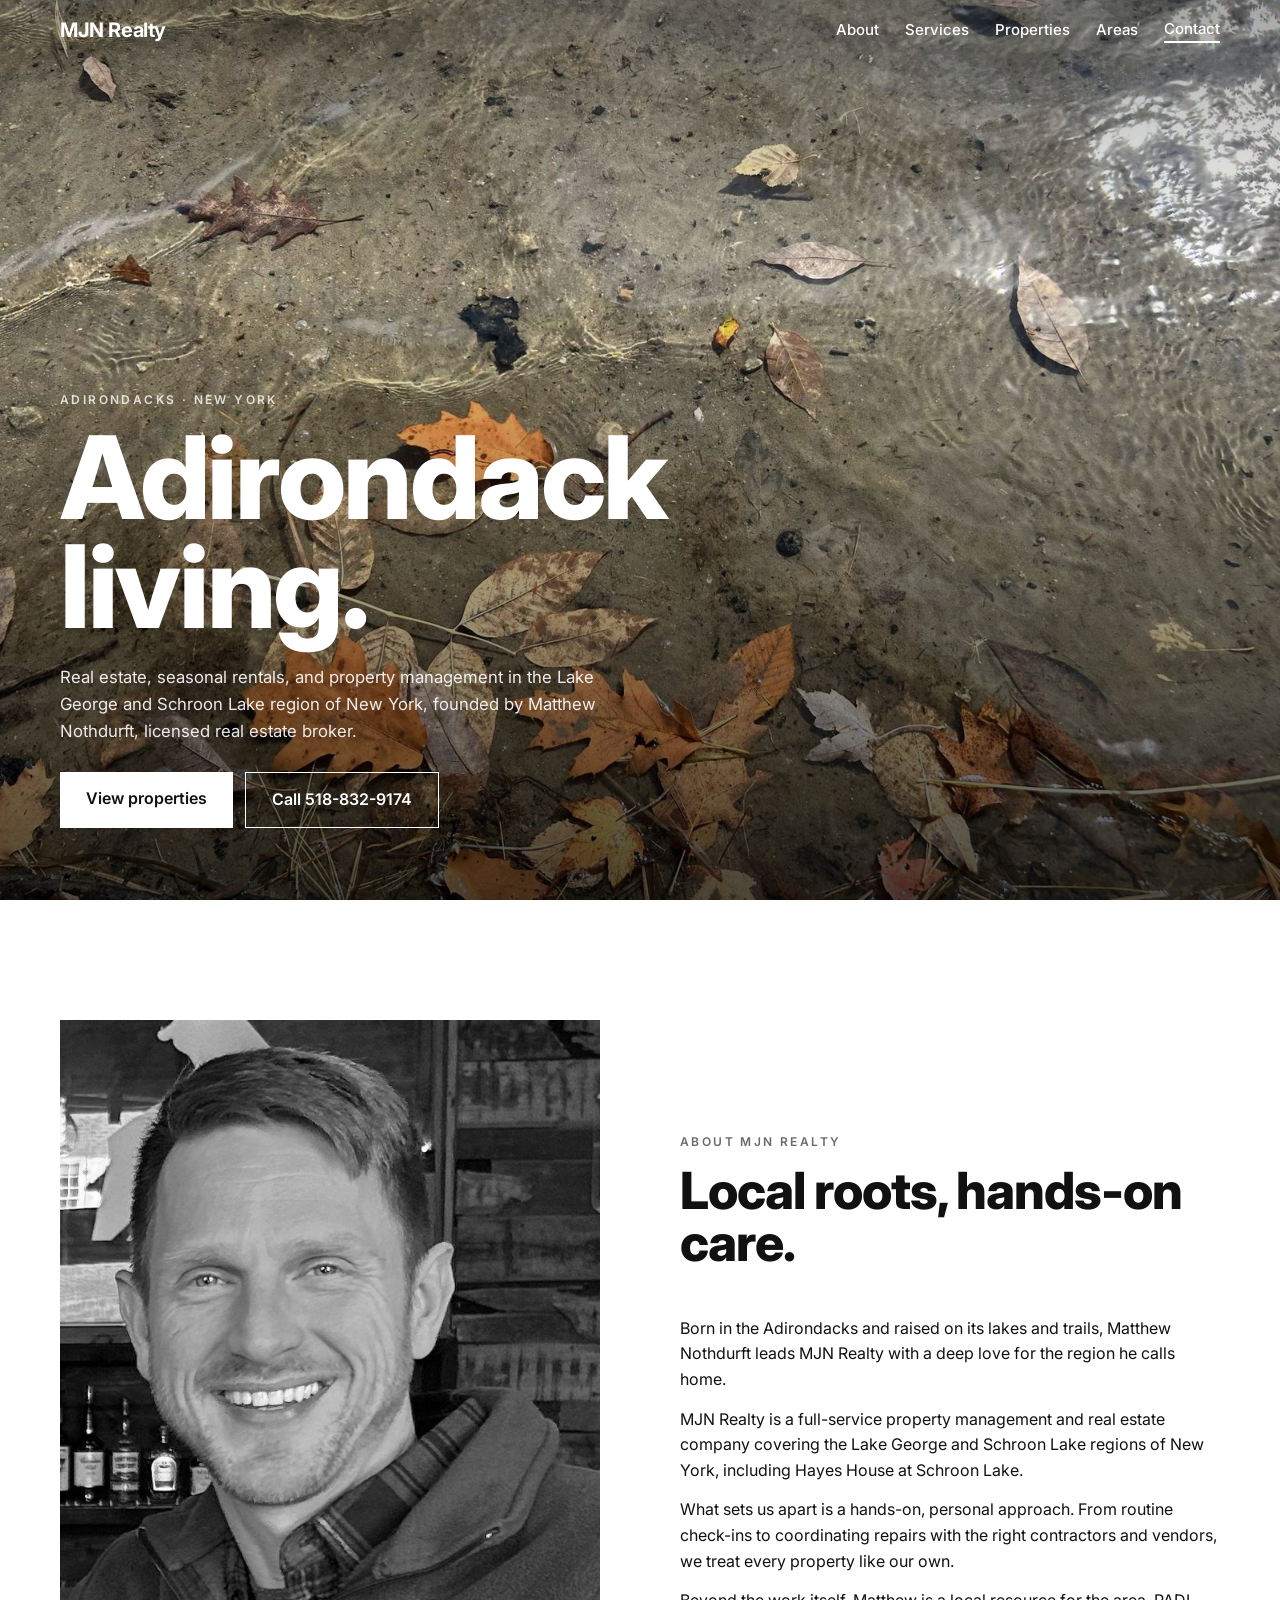
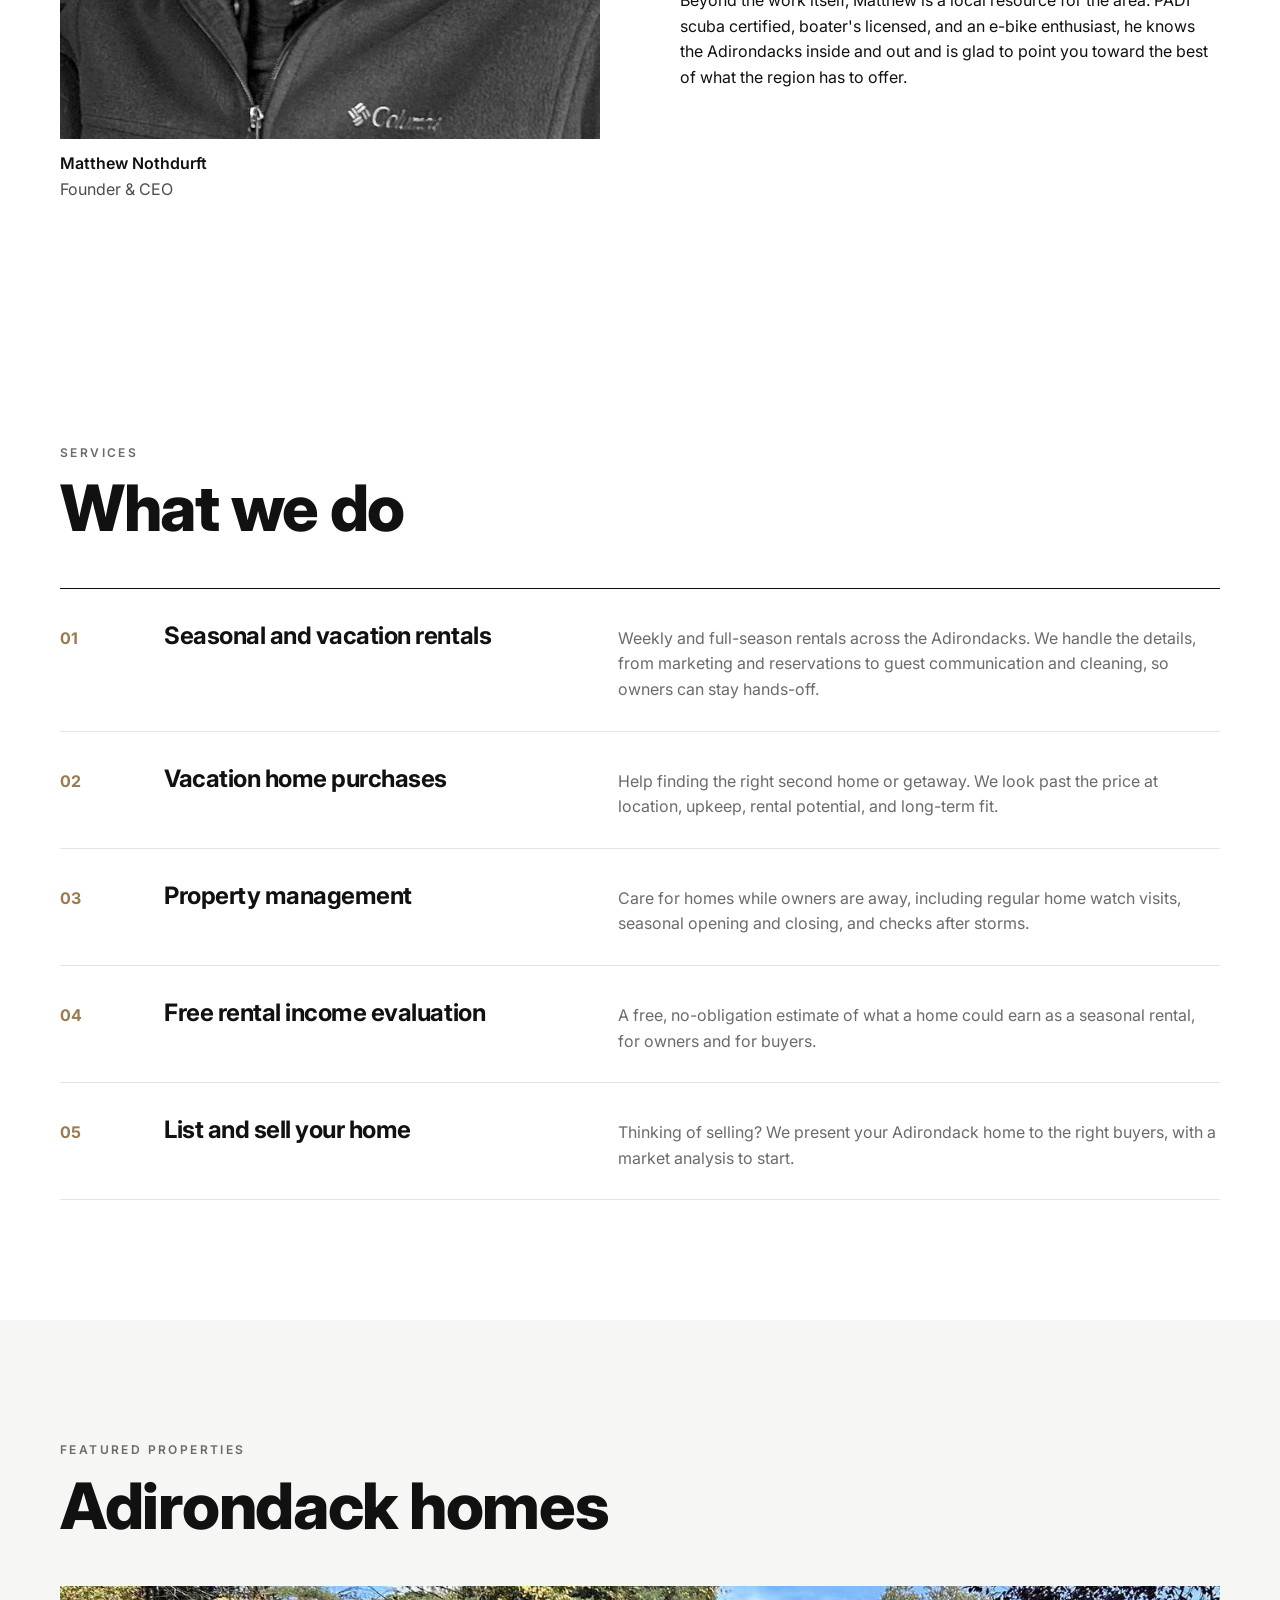
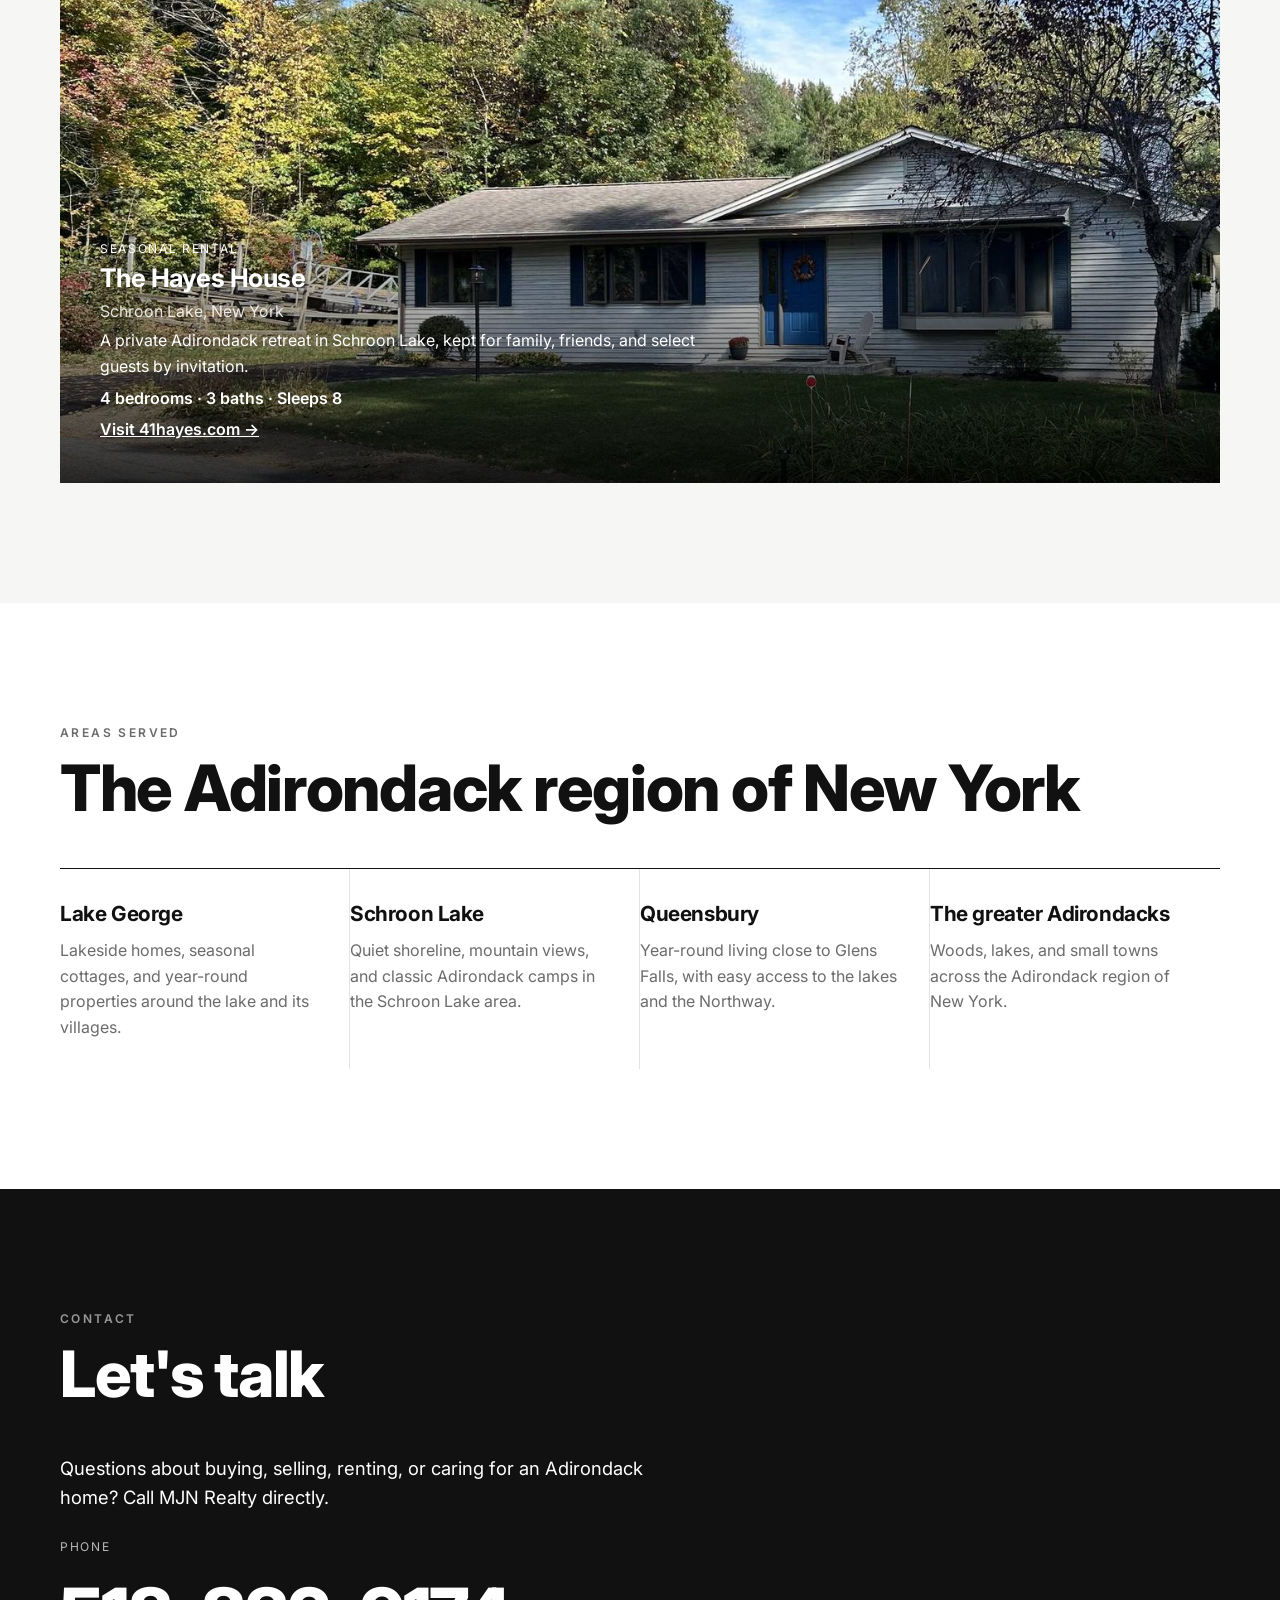
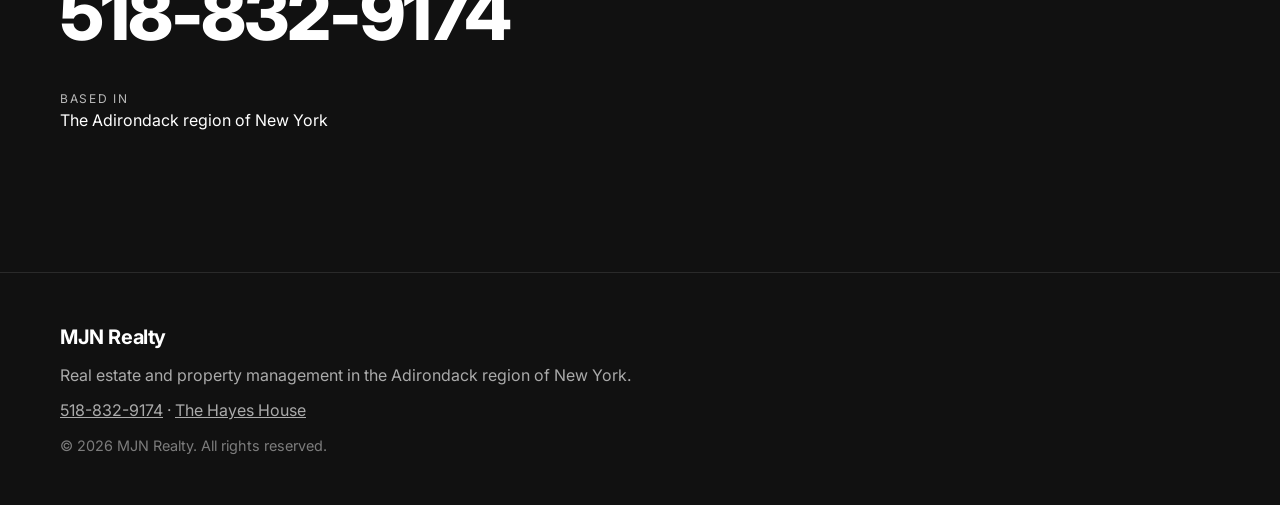
==== index.html @ 3496d861 "Launch MJN Realty site (Design C, modern black and white)" ====
<!DOCTYPE html>
<html lang="en">
<head>
<meta charset="utf-8">
<meta name="viewport" content="width=device-width, initial-scale=1">
<title>MJN Realty | Adirondack Real Estate and Property Management</title>
<meta name="description" content="MJN Realty. Real estate, seasonal rentals, and property management in the Adirondack region of New York.">
<link rel="preconnect" href="https://fonts.googleapis.com"><link rel="preconnect" href="https://fonts.gstatic.com" crossorigin>
<link href="https://fonts.googleapis.com/css2?family=Inter:wght@400;500;600;700;800&display=swap" rel="stylesheet">
<link rel="stylesheet" href="css/style.css">
</head>
<body id="top" class="design-c">
<a class="skip" href="#main">Skip to content</a>
<header class="site-header">
  <div class="wrap header-inner"><a class="brand" href="#top"><span class="brand-name">MJN Realty</span></a>
  <button class="nav-toggle" aria-controls="site-nav" aria-expanded="false"><span class="sr">Menu</span><span class="bars"></span></button>
  <nav class="site-nav" id="site-nav" aria-label="Main"><a href="#about">About</a><a href="#services">Services</a><a href="#properties">Properties</a><a href="#areas">Areas</a><a href="#contact" class="nav-cta">Contact</a></nav></div>
</header>
<main id="main">
<section class="hero">
  <div class="hero-media"><img src="images/leaves-in-lake.jpg" alt="Adirondack lake in autumn" width="1600" height="1200"></div>
  <div class="hero-content wrap">
    <p class="eyebrow">Adirondacks · New York</p>
    <h1>Adirondack living.</h1>
    <p class="hero-sub">Real estate, seasonal rentals, and property management in the Lake George and Schroon Lake region of New York, founded by Matthew Nothdurft, licensed real estate broker.</p>
    <div class="hero-actions"><a class="btn btn-primary" href="#properties">View properties</a><a class="btn btn-ghost" href="tel:+15188329174">Call 518-832-9174</a></div>
  </div>
</section>

<section id="about" class="section about">
  <div class="wrap about-grid">
    <figure class="about-photo"><img src="images/matthew-nothdurft.jpg" alt="Matthew Nothdurft" width="671" height="894" loading="lazy"><figcaption>Matthew Nothdurft<br><span>Founder &amp; CEO</span></figcaption></figure>
    <div class="about-text"><p class="eyebrow">About MJN Realty</p><h2>Local roots, hands-on care.</h2><p>Born in the Adirondacks and raised on its lakes and trails, Matthew Nothdurft leads MJN Realty with a deep love for the region he calls home.</p><p>MJN Realty is a full-service property management and real estate company covering the Lake George and Schroon Lake regions of New York, including Hayes House at Schroon Lake.</p><p>What sets us apart is a hands-on, personal approach. From routine check-ins to coordinating repairs with the right contractors and vendors, we treat every property like our own.</p><p>Beyond the work itself, Matthew is a local resource for the area. PADI scuba certified, boater's licensed, and an e-bike enthusiast, he knows the Adirondacks inside and out and is glad to point you toward the best of what the region has to offer.</p></div>
  </div>
</section>

<section id="services" class="section services">
  <div class="wrap"><p class="eyebrow">Services</p><h2>What we do</h2>
  <ul class="svc-list"><li class="svc"><span class="svc-num">01</span><h3>Seasonal and vacation rentals</h3><p>Weekly and full-season rentals across the Adirondacks. We handle the details, from marketing and reservations to guest communication and cleaning, so owners can stay hands-off.</p></li>
<li class="svc"><span class="svc-num">02</span><h3>Vacation home purchases</h3><p>Help finding the right second home or getaway. We look past the price at location, upkeep, rental potential, and long-term fit.</p></li>
<li class="svc"><span class="svc-num">03</span><h3>Property management</h3><p>Care for homes while owners are away, including regular home watch visits, seasonal opening and closing, and checks after storms.</p></li>
<li class="svc"><span class="svc-num">04</span><h3>Free rental income evaluation</h3><p>A free, no-obligation estimate of what a home could earn as a seasonal rental, for owners and for buyers.</p></li>
<li class="svc"><span class="svc-num">05</span><h3>List and sell your home</h3><p>Thinking of selling? We present your Adirondack home to the right buyers, with a market analysis to start.</p></li></ul></div>
</section>

<section id="properties" class="section properties">
  <div class="wrap"><p class="eyebrow">Featured properties</p><h2>Adirondack homes</h2>
  <div class="prop-grid prop-grid-single"><article class="prop">
  <div class="prop-img"><img src="images/hayes-house.jpg" alt="The Hayes House" loading="lazy" width="800" height="600"></div>
  <div class="prop-body"><p class="prop-tag">Seasonal rental</p><h3>The Hayes House</h3><p class="prop-place">Schroon Lake, New York</p>
  <p>A private Adirondack retreat in Schroon Lake, kept for family, friends, and select guests by invitation.</p><p class="prop-facts">4 bedrooms · 3 baths · Sleeps 8</p><a class="prop-link" href="https://41hayes.com" target="_blank" rel="noopener">Visit 41hayes.com &rarr;</a></div>
</article></div></div>
</section>

<section id="areas" class="section areas">
  <div class="wrap"><p class="eyebrow">Areas served</p><h2>The Adirondack region of New York</h2>
  <ul class="area-list"><li class="area"><h3>Lake George</h3><p>Lakeside homes, seasonal cottages, and year-round properties around the lake and its villages.</p></li>
<li class="area"><h3>Schroon Lake</h3><p>Quiet shoreline, mountain views, and classic Adirondack camps in the Schroon Lake area.</p></li>
<li class="area"><h3>Queensbury</h3><p>Year-round living close to Glens Falls, with easy access to the lakes and the Northway.</p></li>
<li class="area"><h3>The greater Adirondacks</h3><p>Woods, lakes, and small towns across the Adirondack region of New York.</p></li></ul></div>
</section>

<section id="contact" class="section contact">
  <div class="wrap"><p class="eyebrow">Contact</p><h2>Let's talk</h2><div class="contact-grid">
  <div class="contact-info">
    <p class="contact-lead">Questions about buying, selling, renting, or caring for an Adirondack home? Call MJN Realty directly.</p>
    <p class="contact-phone"><span>Phone</span><a href="tel:+15188329174">518-832-9174</a></p>
    <p class="contact-region"><span>Based in</span>The Adirondack region of New York</p>
  </div>
  <!-- Contact form: Formspree free plan. Set FORMSPREE_ID in js/main.js to turn it on. While it is empty the form stays hidden and disabled. -->
  <form id="contact-form" class="contact-form" method="POST" hidden>
    <fieldset disabled>
      <label>Name<input name="name" type="text" autocomplete="name" required></label>
      <label>Email<input name="email" type="email" autocomplete="email" required></label>
      <label>Phone (optional)<input name="phone" type="tel" autocomplete="tel"></label>
      <label>How can we help?<textarea name="message" rows="5" required></textarea></label>
      <input type="text" name="_gotcha" style="display:none" tabindex="-1" autocomplete="off">
      <button type="submit">Send message</button>
      <p class="form-status" id="form-status" role="status" tabindex="-1"></p>
    </fieldset>
  </form>
</div></div>
</section>
</main>
<footer class="site-footer">
  <div class="wrap footer-inner"><a class="brand" href="#top"><span class="brand-name">MJN Realty</span></a>
  <p>Real estate and property management in the Adirondack region of New York.</p>
  <p><a href="tel:+15188329174">518-832-9174</a> · <a href="https://41hayes.com" target="_blank" rel="noopener">The Hayes House</a></p>
  <p class="copy">&copy; <span data-year>2026</span> MJN Realty. All rights reserved.</p></div>
</footer>
<script src="js/main.js"></script>
</body>
</html>
---- css/style.css ----
*{box-sizing:border-box;margin:0;padding:0}html{scroll-behavior:smooth}img{display:block;max-width:100%;height:auto}
body{line-height:1.6;-webkit-font-smoothing:antialiased}a{color:inherit}ul{list-style:none}
.wrap{width:min(1160px,100% - 40px);margin-inline:auto}
.skip{position:absolute;left:-999px}.skip:focus{left:12px;top:12px;z-index:99;background:#fff;color:#000;padding:8px 12px}
.sr{position:absolute;width:1px;height:1px;overflow:hidden;clip:rect(0 0 0 0)}
.header-inner{display:flex;align-items:center;justify-content:space-between;gap:20px;padding:14px 0}
.brand{display:flex;align-items:center;gap:12px;text-decoration:none}.brand img{width:44px;height:44px}
.site-nav{display:flex;gap:26px;align-items:center}.site-nav a{text-decoration:none}
.nav-toggle{display:none;background:none;border:0;width:44px;height:44px;cursor:pointer;position:relative}
.nav-toggle .bars,.nav-toggle .bars:before,.nav-toggle .bars:after{content:"";position:absolute;left:10px;right:10px;height:2px;background:currentColor}
.nav-toggle .bars{top:21px}.nav-toggle .bars:before{top:-7px;left:0;right:0}.nav-toggle .bars:after{top:7px;left:0;right:0}
.btn{display:inline-block;text-decoration:none;padding:14px 26px;font-weight:600;transition:all .2s}
.hero-actions{display:flex;flex-wrap:wrap;gap:12px;margin-top:28px}
.section{padding:96px 0}.section h2{margin-bottom:28px}
.about-grid{display:grid;grid-template-columns:minmax(220px,360px) 1fr;gap:56px;align-items:start}
.about-text p+p{margin-top:14px}.about-photo img{width:100%;aspect-ratio:671/894;object-fit:cover;object-position:top}
.about-photo figcaption{margin-top:12px;font-weight:600}.about-photo figcaption span{font-weight:400;opacity:.75}
.prop-grid{display:grid;grid-template-columns:repeat(3,1fr);gap:28px}
.prop-img{position:relative}.prop-img img{width:100%;aspect-ratio:4/3;object-fit:cover}
.prop-body{padding:22px}.prop-tag{font-size:12px;letter-spacing:.14em;text-transform:uppercase}.prop-place{opacity:.7;margin-bottom:10px}
.prop-facts{font-weight:600;margin:12px 0}.prop-link{font-weight:600}
.svc-list{display:grid;grid-template-columns:repeat(auto-fit,minmax(280px,1fr));gap:24px}
.area-list{display:grid;grid-template-columns:repeat(4,1fr);gap:24px}
.contact-grid{display:grid;grid-template-columns:1fr 1fr;gap:48px}
.contact-grid:has(form[hidden]){grid-template-columns:1fr;max-width:640px}
.contact-lead{font-size:1.15rem;margin-bottom:24px}.contact-phone,.contact-region{margin-bottom:18px}
.contact-phone span,.contact-region span{display:block;font-size:12px;letter-spacing:.14em;text-transform:uppercase;opacity:.7}
.contact-phone a{font-size:2rem;font-weight:600;text-decoration:none}
.contact-form fieldset{border:0;display:grid;gap:14px}.contact-form label{display:grid;gap:6px;font-weight:600;font-size:.95rem}
.contact-form input,.contact-form textarea{font:inherit;padding:12px;border:1px solid #bbb;background:#fff}
.contact-form button{font:inherit;font-weight:700;padding:14px;border:0;cursor:pointer}
.site-footer{padding:48px 0}.footer-inner{display:grid;gap:10px}.copy{opacity:.7;font-size:.9rem}
@media (max-width:900px){.prop-grid{grid-template-columns:1fr 1fr}.area-list{grid-template-columns:1fr 1fr}}
@media (max-width:760px){
 .nav-toggle{display:block}.site-nav{display:none;position:absolute;left:0;right:0;top:100%;flex-direction:column;align-items:stretch;gap:0;padding:8px 20px 16px;z-index:20}
 .site-nav.open{display:flex}.site-nav a{padding:12px 0}.site-header{position:relative}
 .section{padding:64px 0}.about-grid,.contact-grid{grid-template-columns:1fr;gap:32px}.about-photo{max-width:300px}
 .prop-grid,.area-list{grid-template-columns:1fr}}
/* Design C: modern minimal with big photography */
.nav-toggle{color:#fff}
:root{--ink:#111;--muted:#6b6b6b;--line:#e4e4e4;--accent:#9a7b4f}
body{font-family:Inter,system-ui,sans-serif;color:var(--ink);background:#fff;font-size:16px}
h1,h2,h3,.brand-name{font-family:Inter,system-ui,sans-serif;letter-spacing:-.02em}
.site-header{position:absolute;left:0;right:0;z-index:30;color:#fff}
.brand-name{font-weight:700;font-size:1.25rem;color:#fff}.site-nav a{color:#fff;font-weight:500;font-size:15px}
.site-nav .nav-cta{border-bottom:2px solid #fff}
.eyebrow{font-size:12px;letter-spacing:.2em;text-transform:uppercase;color:var(--muted);font-weight:600;margin-bottom:14px}
.hero{position:relative;height:100vh;min-height:620px;color:#fff;display:flex;align-items:flex-end;overflow:hidden}
.hero-media,.hero-media img{position:absolute;inset:0;width:100%;height:100%;object-fit:cover}
.hero-media:after{content:"";position:absolute;inset:0;background:linear-gradient(180deg,rgba(0,0,0,.35) 0,rgba(0,0,0,0) 30%,rgba(0,0,0,.7) 100%)}
.hero-content{position:relative;padding-bottom:72px}.hero .eyebrow{color:rgba(255,255,255,.8)}
.hero h1{font-size:clamp(3rem,9vw,7.5rem);line-height:.95;font-weight:800;max-width:11ch;margin-bottom:22px}
.hero-sub{max-width:560px;font-size:1.05rem;opacity:.9}
.btn-primary{background:#fff;color:#111}.btn-primary:hover{background:#ddd}.btn-ghost{color:#fff;border:1px solid #fff}
.section{padding:120px 0}.section h2{font-size:clamp(2.2rem,5vw,4rem);font-weight:800;line-height:1;margin-bottom:48px}
.about-grid{grid-template-columns:1fr 1fr;gap:80px;align-items:center}.about-photo img{filter:grayscale(1)}
.about-text h2{font-size:clamp(2rem,4vw,3.2rem)}
.svc-list{display:block;border-top:1px solid var(--ink)}
.svc{display:grid;grid-template-columns:80px 1fr 1.4fr;gap:24px;padding:28px 0;border-bottom:1px solid var(--line);align-items:baseline}
.svc-num{font-weight:700;color:var(--accent)}.svc h3{font-size:1.5rem;font-weight:700}.svc p{color:var(--muted)}
.properties{background:#f6f6f4}.prop-grid{grid-template-columns:1.4fr 1fr;grid-auto-rows:auto;gap:20px}
.prop:first-child{grid-row:span 2}.prop:first-child .prop-img img{aspect-ratio:auto;height:100%;min-height:520px}
.prop{position:relative;color:#fff;overflow:hidden}.prop-img img{aspect-ratio:16/10}
.prop-body{position:absolute;left:0;right:0;bottom:0;padding:24px;background:linear-gradient(0deg,rgba(0,0,0,.82),rgba(0,0,0,0))}
.prop-body>p:not(.prop-tag):not(.prop-place):not(.prop-facts){display:none}
.prop:first-child .prop-body>p{display:block!important}.prop h3{font-size:1.6rem;font-weight:700}
.prop-place{opacity:.85;margin-bottom:4px}.prop-facts{margin:6px 0}.prop-link{color:#fff}
.area-list{grid-template-columns:repeat(4,1fr);gap:0;border-top:1px solid var(--ink)}
.area{padding:28px 24px 28px 0;border-right:1px solid var(--line)}.area:last-child{border-right:0}.area h3{font-size:1.3rem;margin-bottom:8px}.area p{color:var(--muted)}
.contact{background:#111;color:#fff}.contact .eyebrow{color:#999}.contact-phone a{font-size:clamp(2.4rem,6vw,4.5rem);font-weight:800;letter-spacing:-.03em}
.contact-form input,.contact-form textarea{background:#1c1c1c;border-color:#333;color:#fff}.contact-form button{background:#fff;color:#111}
.site-footer{background:#111;color:#aaa;border-top:1px solid #2a2a2a}.site-footer .brand-name{color:#fff}
@media (max-width:900px){.prop-grid{grid-template-columns:1fr}.prop:first-child{grid-row:auto}.prop:first-child .prop-img img{min-height:0;aspect-ratio:4/3}.area-list{grid-template-columns:1fr 1fr}}
@media (max-width:760px){.site-nav{background:#111}.svc{grid-template-columns:1fr;gap:6px}.about-grid{gap:32px}.area{border-right:0;border-bottom:1px solid var(--line)}.hero{height:88vh}}

/* Single featured property */
.prop-grid.prop-grid-single{grid-template-columns:1fr}
.prop-grid-single .prop:first-child{grid-row:auto}
.prop-grid-single .prop:first-child .prop-img img{aspect-ratio:21/9;min-height:0;height:auto}
.prop-grid-single .prop-body{padding:40px;max-width:none}
.prop-grid-single .prop-body>p{max-width:620px}
@media (max-width:900px){.prop-grid-single .prop:first-child .prop-img img{aspect-ratio:4/5}.prop-grid-single .prop-body{padding:24px}}
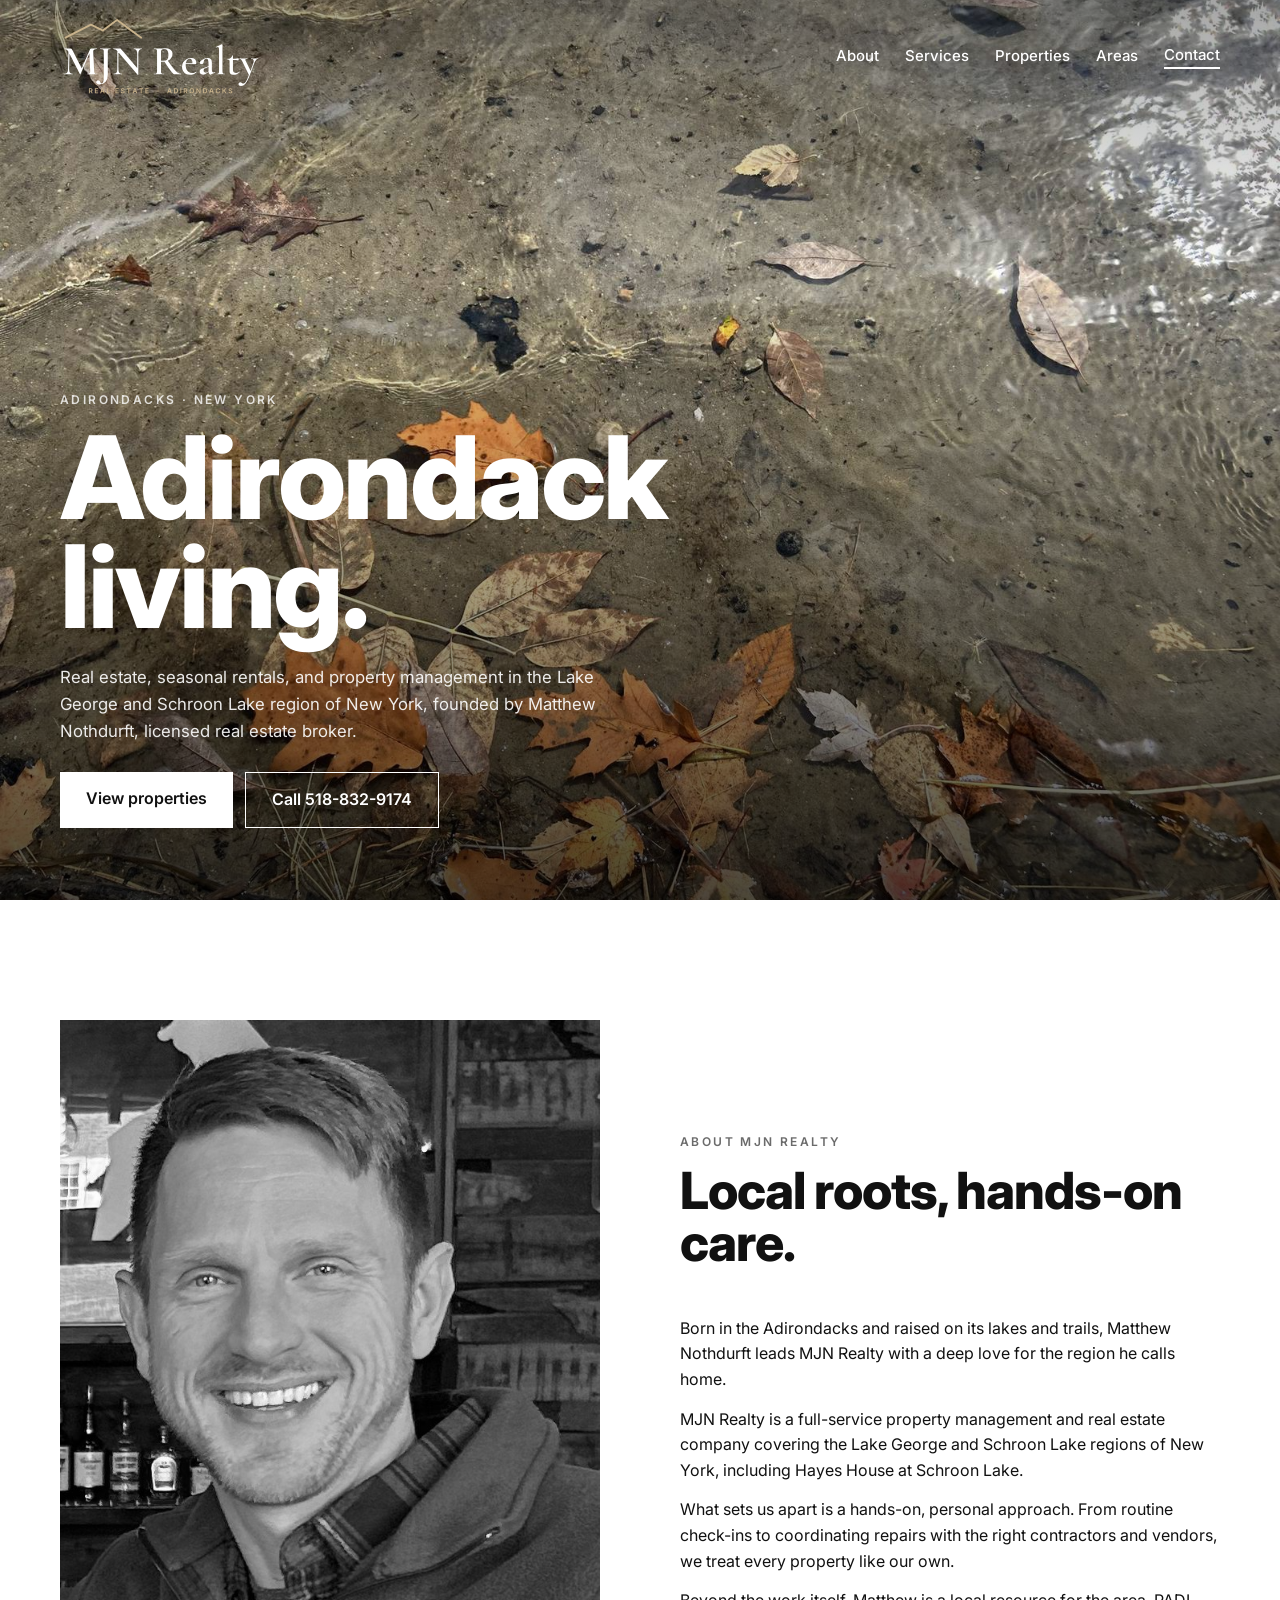
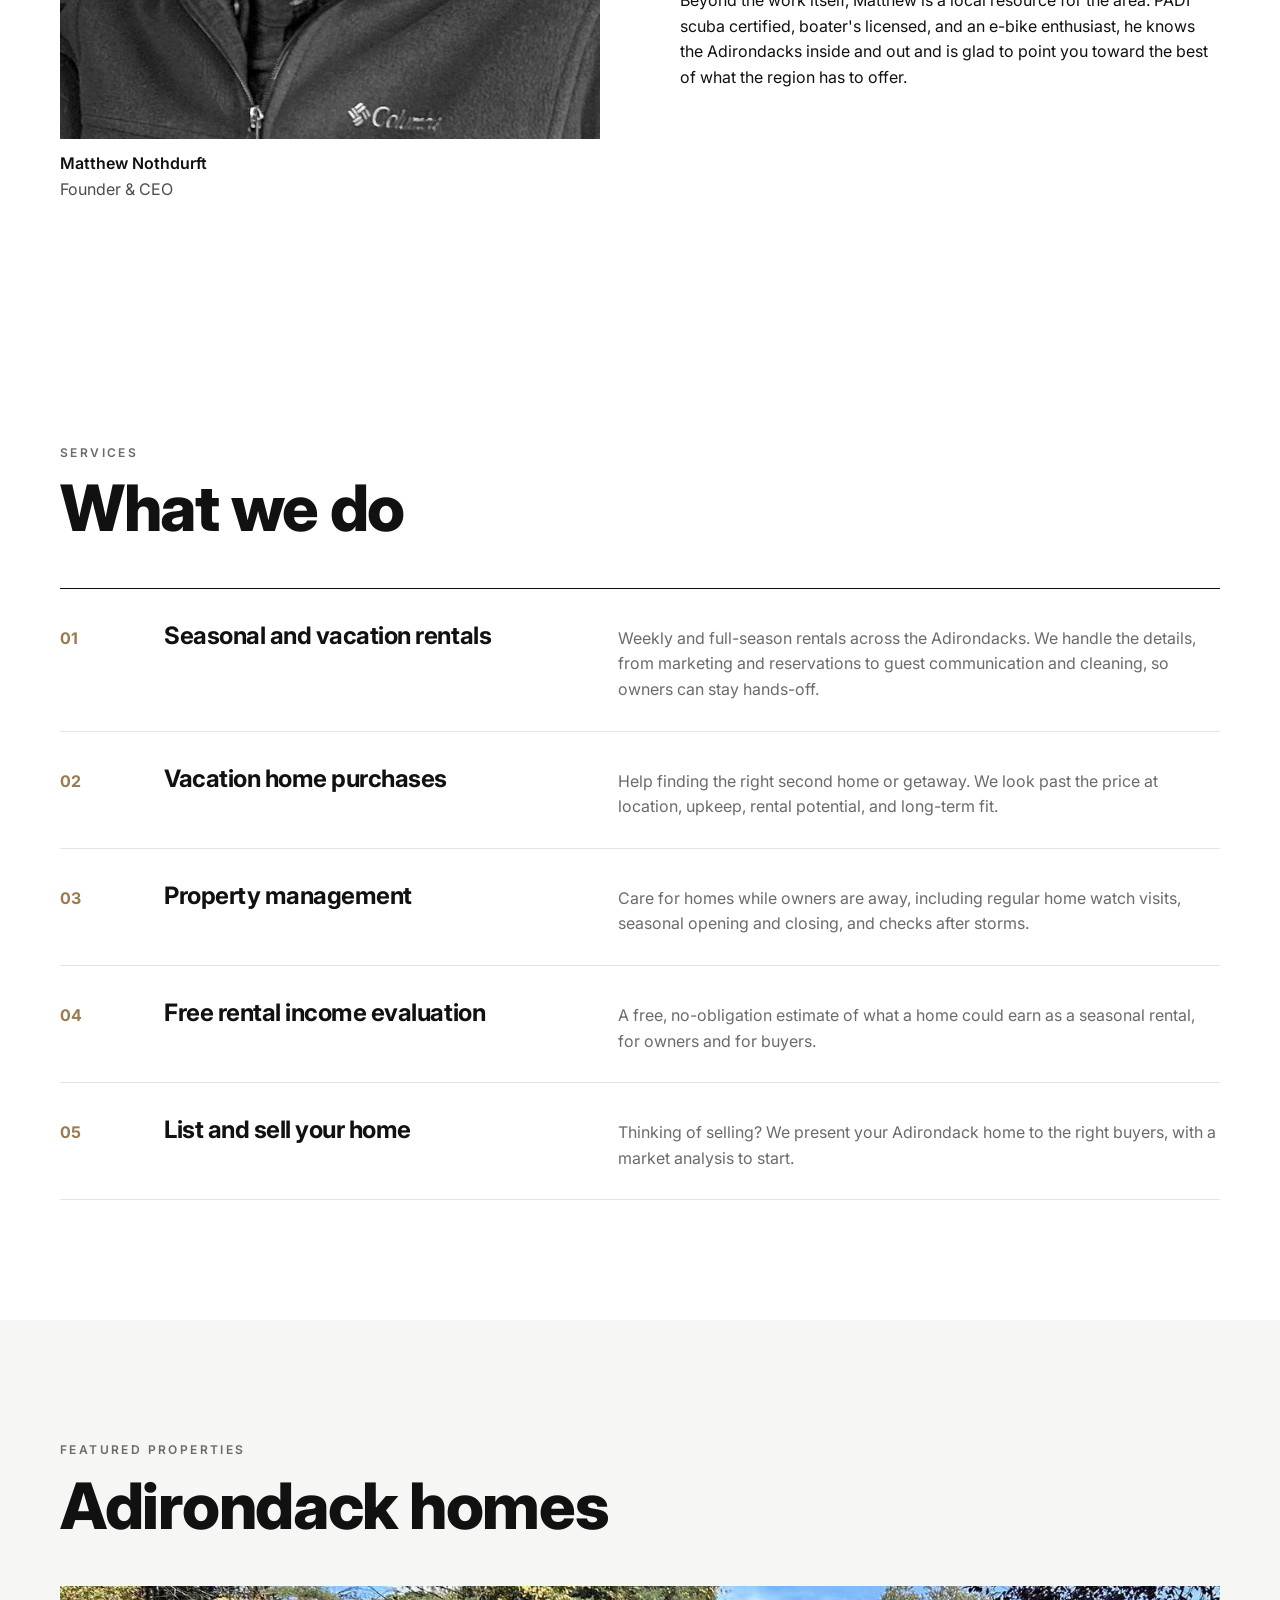
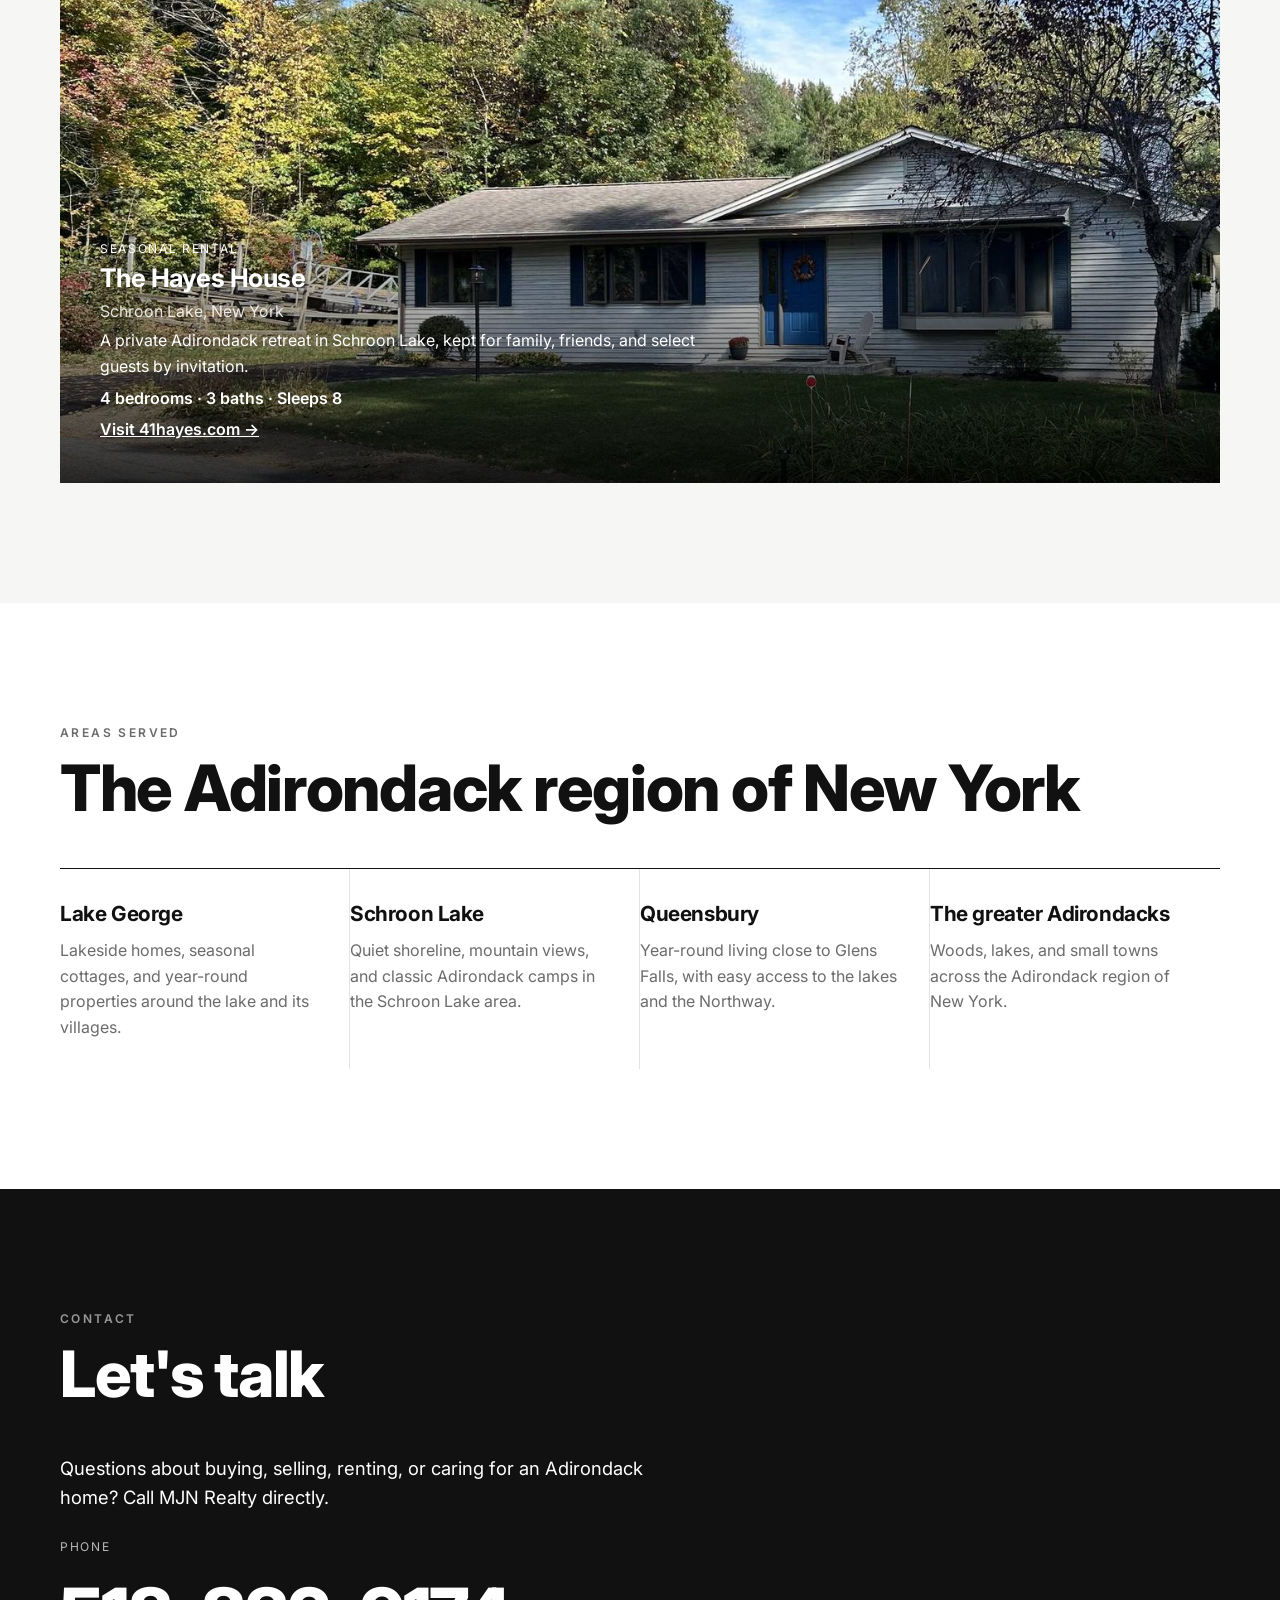
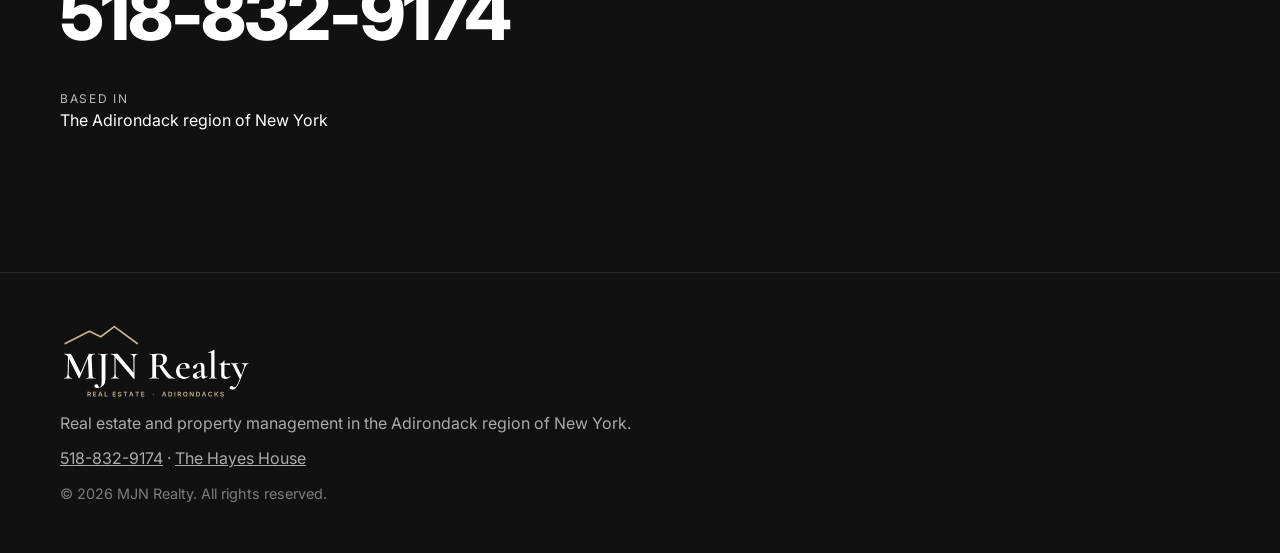
==== commit f7cdae02: "Use MJN Realty logo option 3 in header, footer, and favicon" ====
--- a/index.html
+++ b/index.html
@@ -5,6 +5,7 @@
 <meta name="viewport" content="width=device-width, initial-scale=1">
 <title>MJN Realty | Adirondack Real Estate and Property Management</title>
 <meta name="description" content="MJN Realty. Real estate, seasonal rentals, and property management in the Adirondack region of New York.">
+<link rel="icon" href="images/favicon.svg" type="image/svg+xml">
 <link rel="preconnect" href="https://fonts.googleapis.com"><link rel="preconnect" href="https://fonts.gstatic.com" crossorigin>
 <link href="https://fonts.googleapis.com/css2?family=Inter:wght@400;500;600;700;800&display=swap" rel="stylesheet">
 <link rel="stylesheet" href="css/style.css">
@@ -12,7 +13,7 @@
 <body id="top" class="design-c">
 <a class="skip" href="#main">Skip to content</a>
 <header class="site-header">
-  <div class="wrap header-inner"><a class="brand" href="#top"><span class="brand-name">MJN Realty</span></a>
+  <div class="wrap header-inner"><a class="brand" href="#top"><img class="brand-logo" src="images/mjnrealty-logo-light.svg" alt="MJN Realty" width="345" height="142"></a>
   <button class="nav-toggle" aria-controls="site-nav" aria-expanded="false"><span class="sr">Menu</span><span class="bars"></span></button>
   <nav class="site-nav" id="site-nav" aria-label="Main"><a href="#about">About</a><a href="#services">Services</a><a href="#properties">Properties</a><a href="#areas">Areas</a><a href="#contact" class="nav-cta">Contact</a></nav></div>
 </header>
@@ -83,7 +84,7 @@
 </section>
 </main>
 <footer class="site-footer">
-  <div class="wrap footer-inner"><a class="brand" href="#top"><span class="brand-name">MJN Realty</span></a>
+  <div class="wrap footer-inner"><a class="brand" href="#top"><img class="brand-logo" src="images/mjnrealty-logo-light.svg" alt="MJN Realty" width="345" height="142"></a>
   <p>Real estate and property management in the Adirondack region of New York.</p>
   <p><a href="tel:+15188329174">518-832-9174</a> · <a href="https://41hayes.com" target="_blank" rel="noopener">The Hayes House</a></p>
   <p class="copy">&copy; <span data-year>2026</span> MJN Realty. All rights reserved.</p></div>
--- a/css/style.css
+++ b/css/style.css
@@ -74,6 +74,9 @@
 @media (max-width:900px){.prop-grid{grid-template-columns:1fr}.prop:first-child{grid-row:auto}.prop:first-child .prop-img img{min-height:0;aspect-ratio:4/3}.area-list{grid-template-columns:1fr 1fr}}
 @media (max-width:760px){.site-nav{background:#111}.svc{grid-template-columns:1fr;gap:6px}.about-grid{gap:32px}.area{border-right:0;border-bottom:1px solid var(--line)}.hero{height:88vh}}
 
+.brand img.brand-logo{width:auto;height:84px}\n.site-header .brand img.brand-logo{filter:drop-shadow(0 1px 6px rgba(0,0,0,.45))}
+.site-footer .brand img.brand-logo{height:80px}
+@media (max-width:760px){.brand img.brand-logo{height:60px}}
 /* Single featured property */
 .prop-grid.prop-grid-single{grid-template-columns:1fr}
 .prop-grid-single .prop:first-child{grid-row:auto}
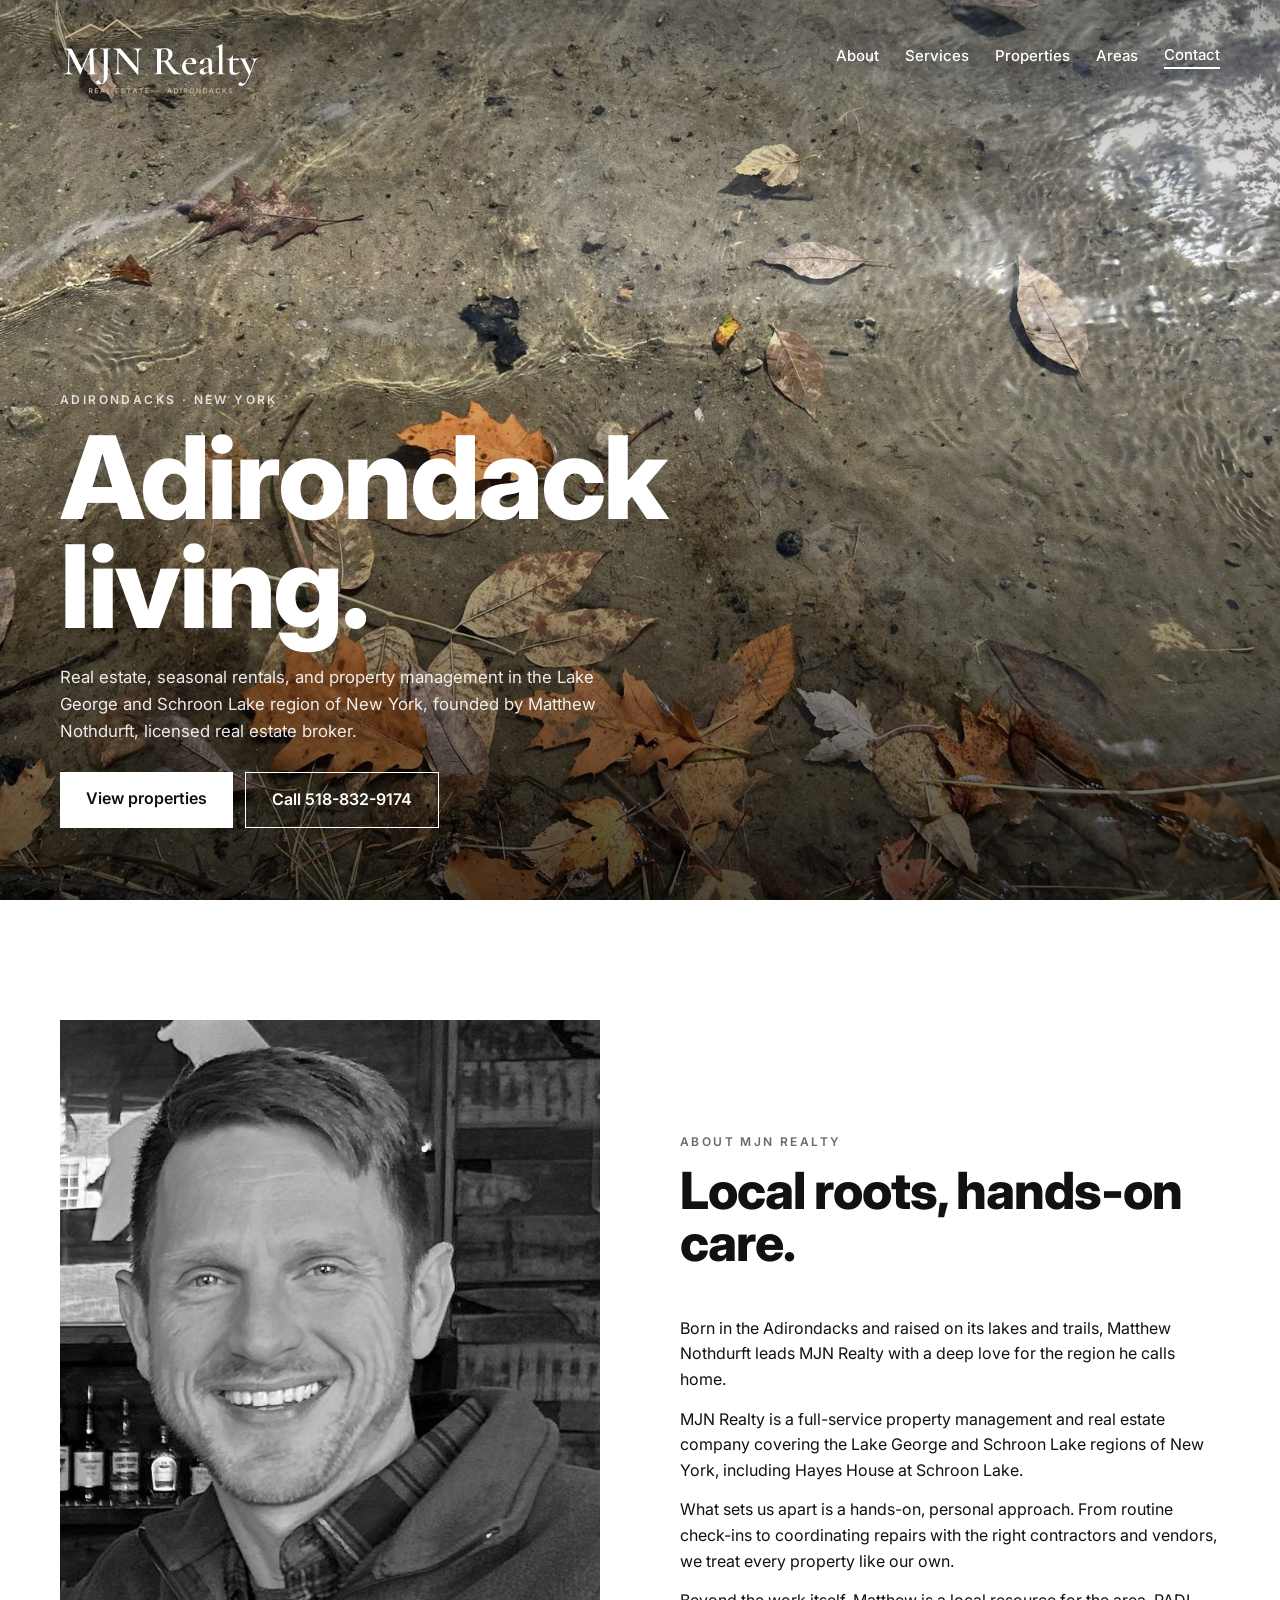
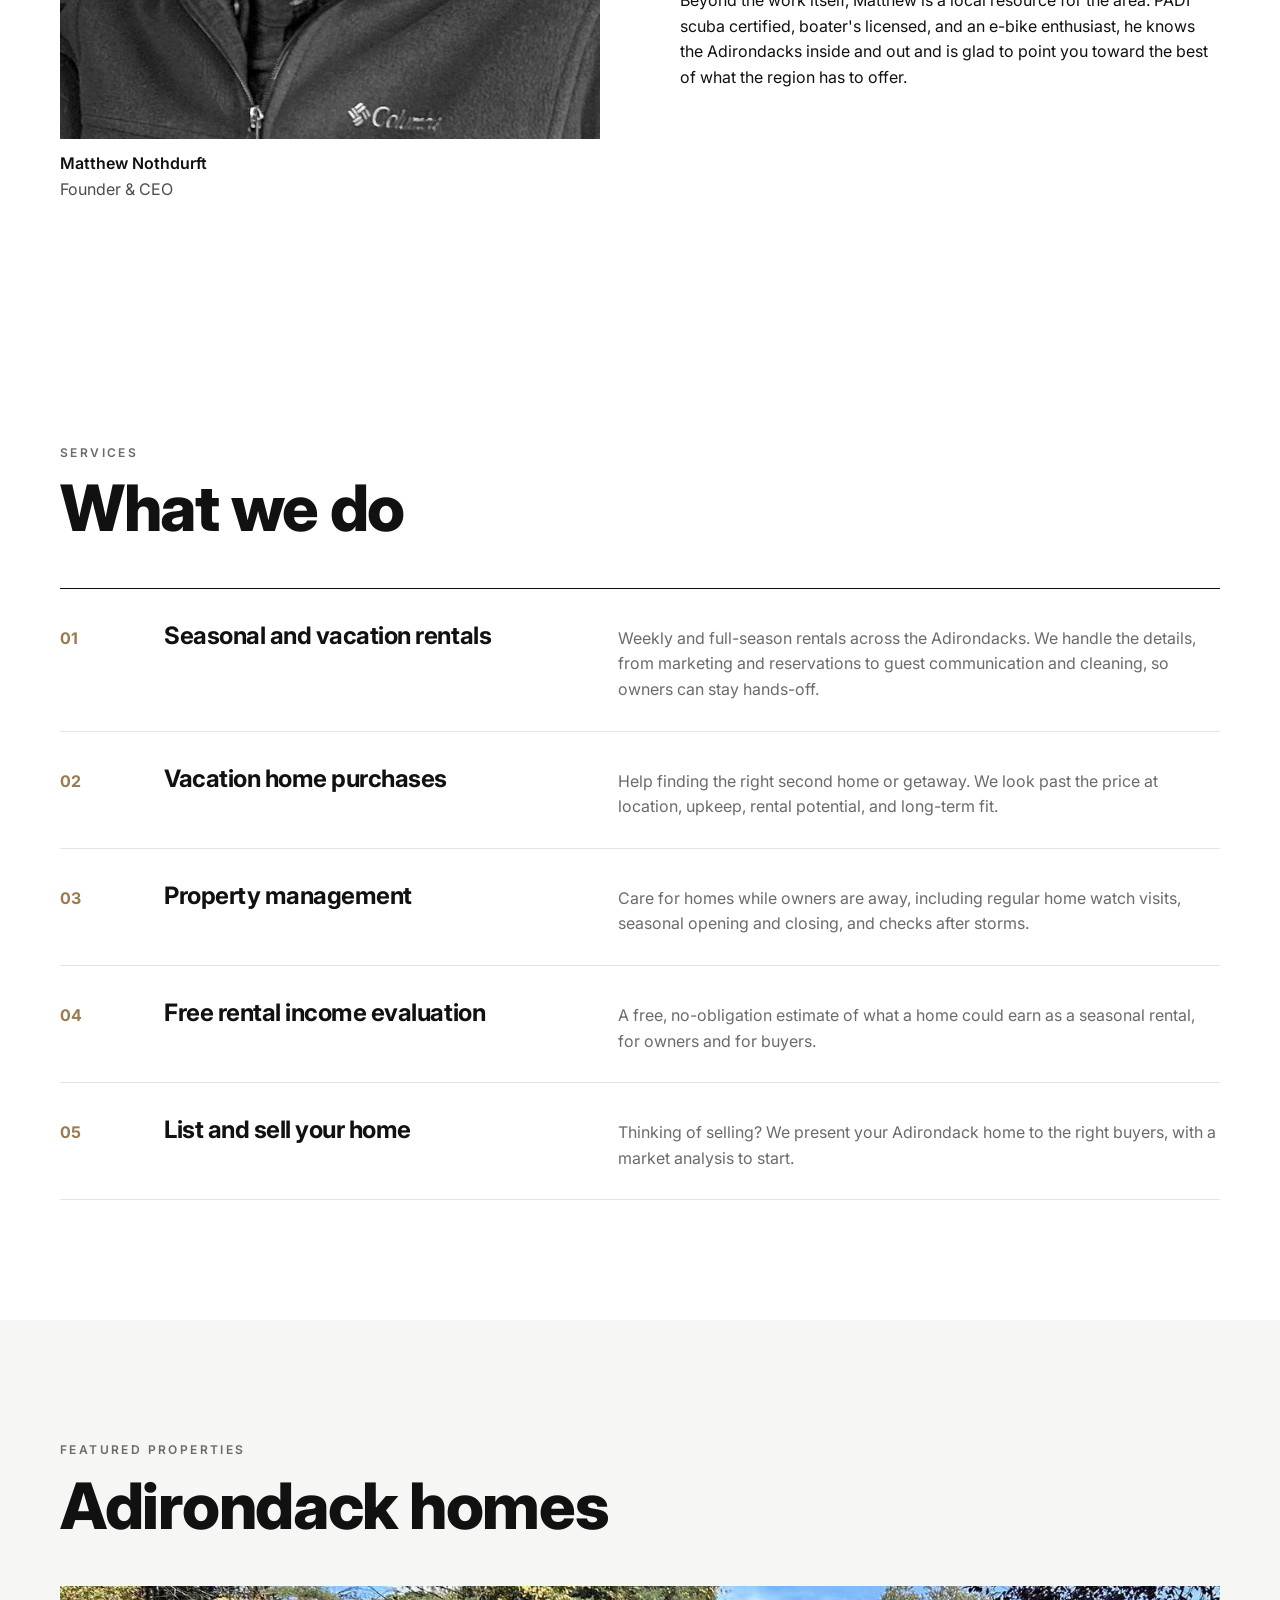
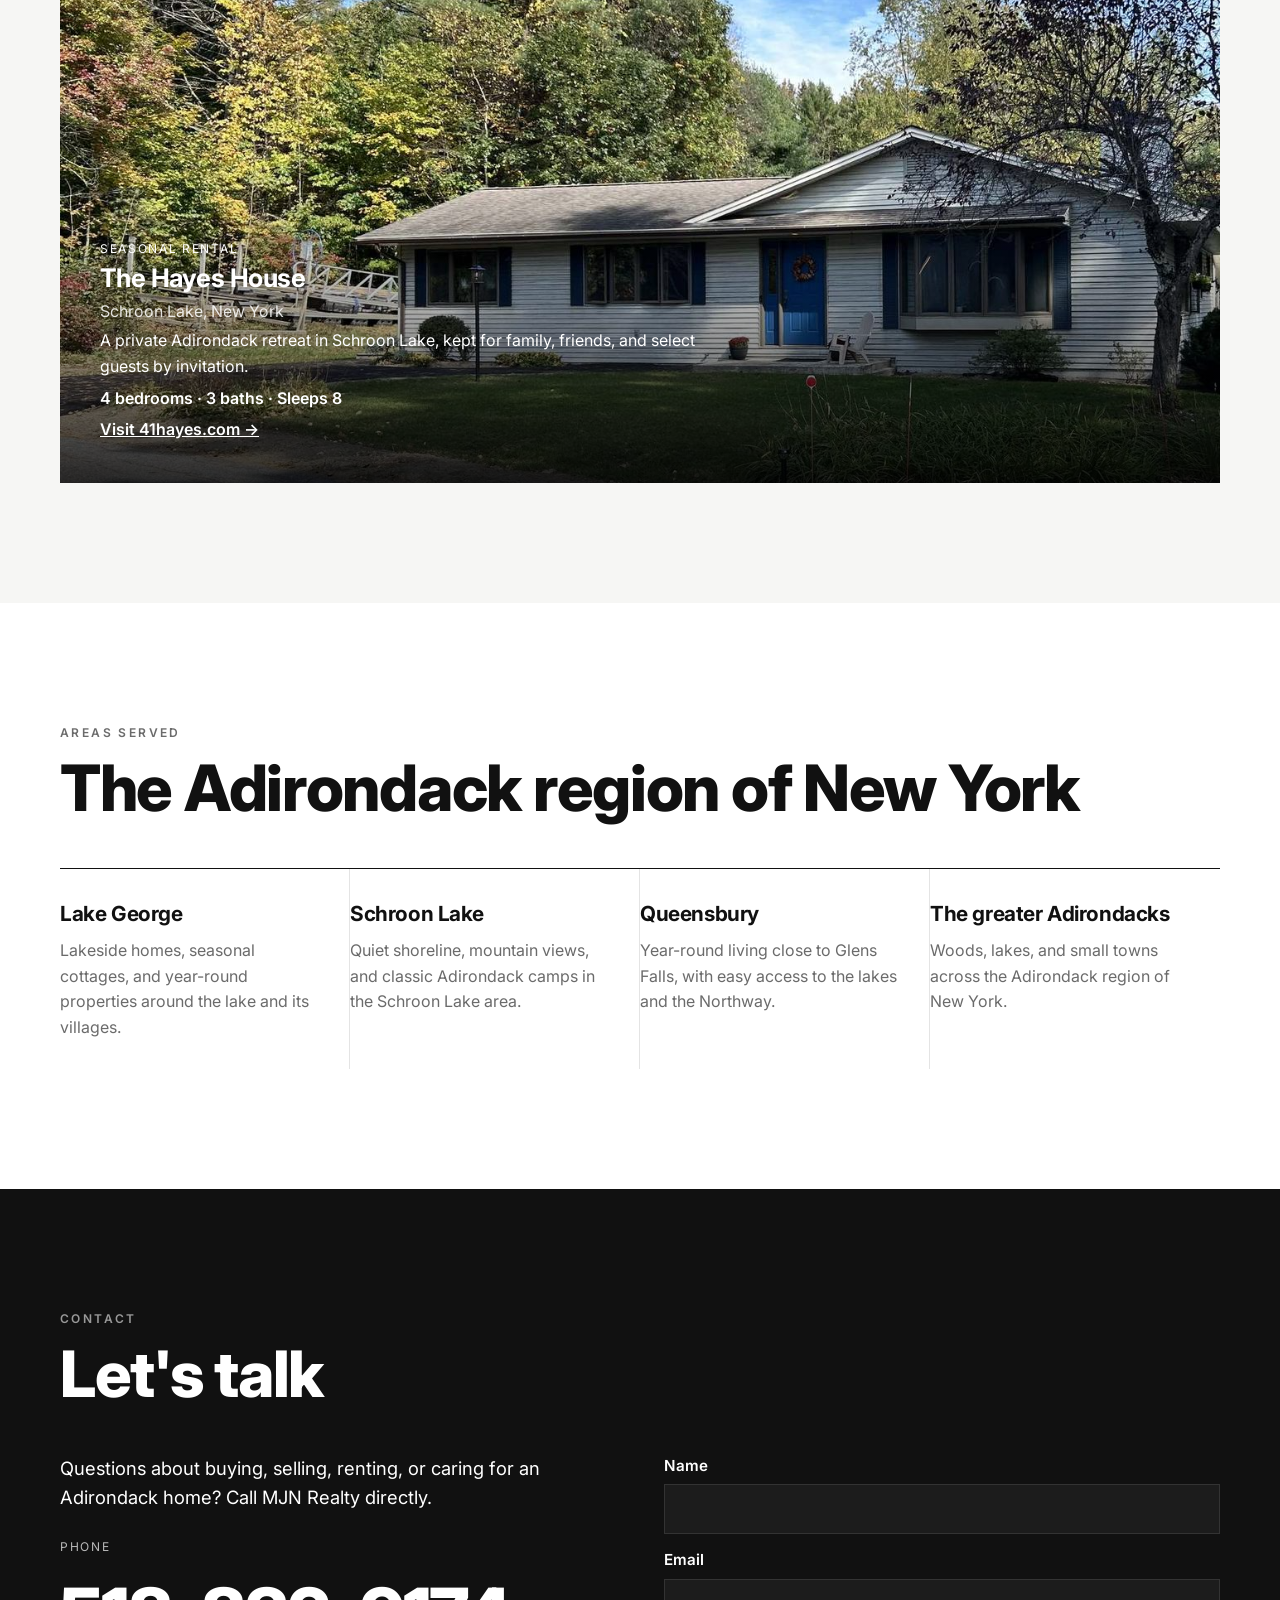
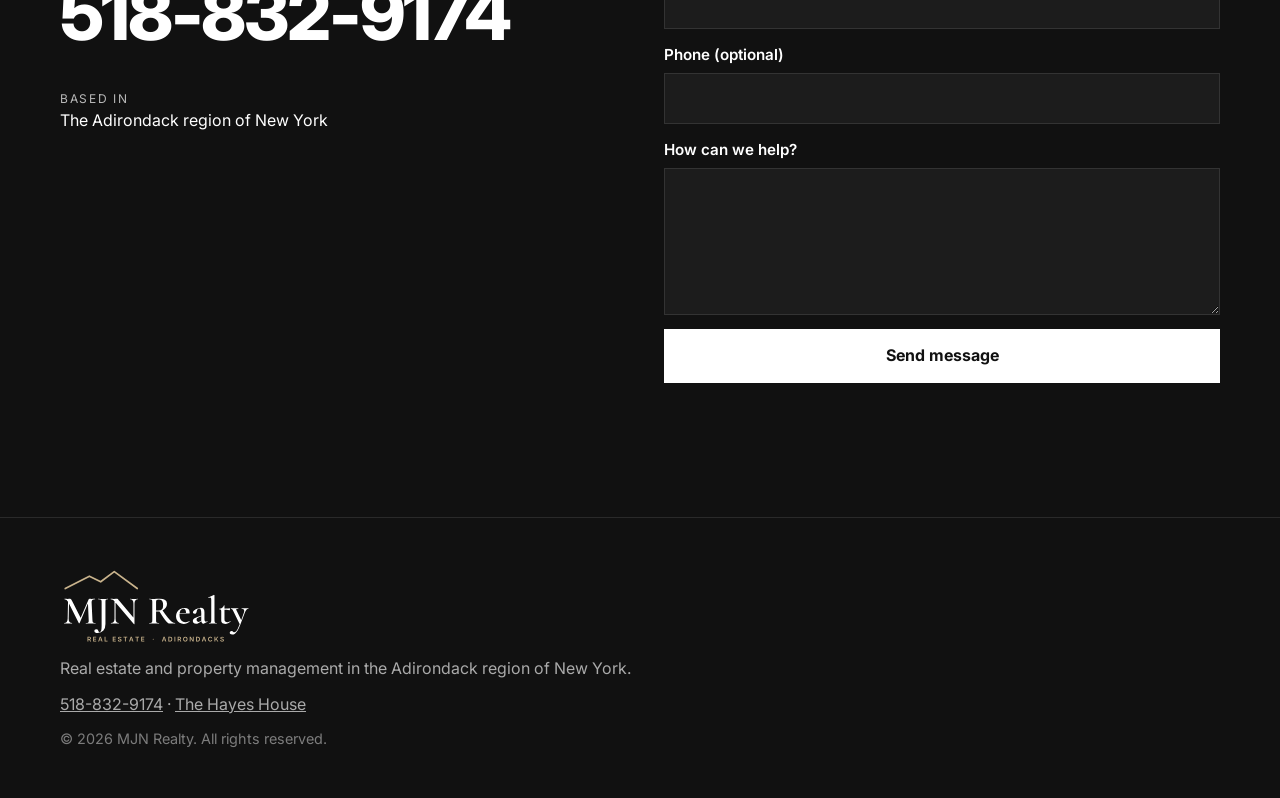
==== commit 315baaa0: "SEO: sitemap, robots.txt, canonical, link preview tags, structured data" ====
--- a/index.html
+++ b/index.html
@@ -9,6 +9,48 @@
 <link rel="preconnect" href="https://fonts.googleapis.com"><link rel="preconnect" href="https://fonts.gstatic.com" crossorigin>
 <link href="https://fonts.googleapis.com/css2?family=Inter:wght@400;500;600;700;800&display=swap" rel="stylesheet">
 <link rel="stylesheet" href="css/style.css">
+<link rel="canonical" href="https://mjnrealty.com/">
+<meta property="og:type" content="website">
+<meta property="og:site_name" content="MJN Realty">
+<meta property="og:title" content="MJN Realty | Adirondack Real Estate and Property Management">
+<meta property="og:description" content="MJN Realty. Real estate, seasonal rentals, and property management in the Adirondack region of New York.">
+<meta property="og:url" content="https://mjnrealty.com/">
+<meta property="og:image" content="https://mjnrealty.com/images/leaves-in-lake.jpg">
+<meta name="twitter:card" content="summary_large_image">
+<script type="application/ld+json">
+{
+  "@context": "https://schema.org",
+  "@type": "RealEstateAgent",
+  "name": "MJN Realty",
+  "url": "https://mjnrealty.com/",
+  "description": "MJN Realty. Real estate, seasonal rentals, and property management in the Adirondack region of New York.",
+  "telephone": "+1-518-832-9174",
+  "image": "https://mjnrealty.com/images/leaves-in-lake.jpg",
+  "logo": "https://mjnrealty.com/images/mjnrealty-logo-light.svg",
+  "areaServed": [
+    {
+      "@type": "Place",
+      "name": "Lake George, NY"
+    },
+    {
+      "@type": "Place",
+      "name": "Schroon Lake, NY"
+    },
+    {
+      "@type": "Place",
+      "name": "Queensbury, NY"
+    },
+    {
+      "@type": "Place",
+      "name": "Glens Falls, NY"
+    },
+    {
+      "@type": "Place",
+      "name": "Adirondacks, NY"
+    }
+  ]
+}
+</script>
 </head>
 <body id="top" class="design-c">
 <a class="skip" href="#main">Skip to content</a>
--- a/css/style.css
+++ b/css/style.css
@@ -74,7 +74,8 @@
 @media (max-width:900px){.prop-grid{grid-template-columns:1fr}.prop:first-child{grid-row:auto}.prop:first-child .prop-img img{min-height:0;aspect-ratio:4/3}.area-list{grid-template-columns:1fr 1fr}}
 @media (max-width:760px){.site-nav{background:#111}.svc{grid-template-columns:1fr;gap:6px}.about-grid{gap:32px}.area{border-right:0;border-bottom:1px solid var(--line)}.hero{height:88vh}}
 
-.brand img.brand-logo{width:auto;height:84px}\n.site-header .brand img.brand-logo{filter:drop-shadow(0 1px 6px rgba(0,0,0,.45))}
+.brand img.brand-logo{width:auto;height:84px}
+.site-header .brand img.brand-logo{filter:drop-shadow(0 1px 6px rgba(0,0,0,.45))}
 .site-footer .brand img.brand-logo{height:80px}
 @media (max-width:760px){.brand img.brand-logo{height:60px}}
 /* Single featured property */
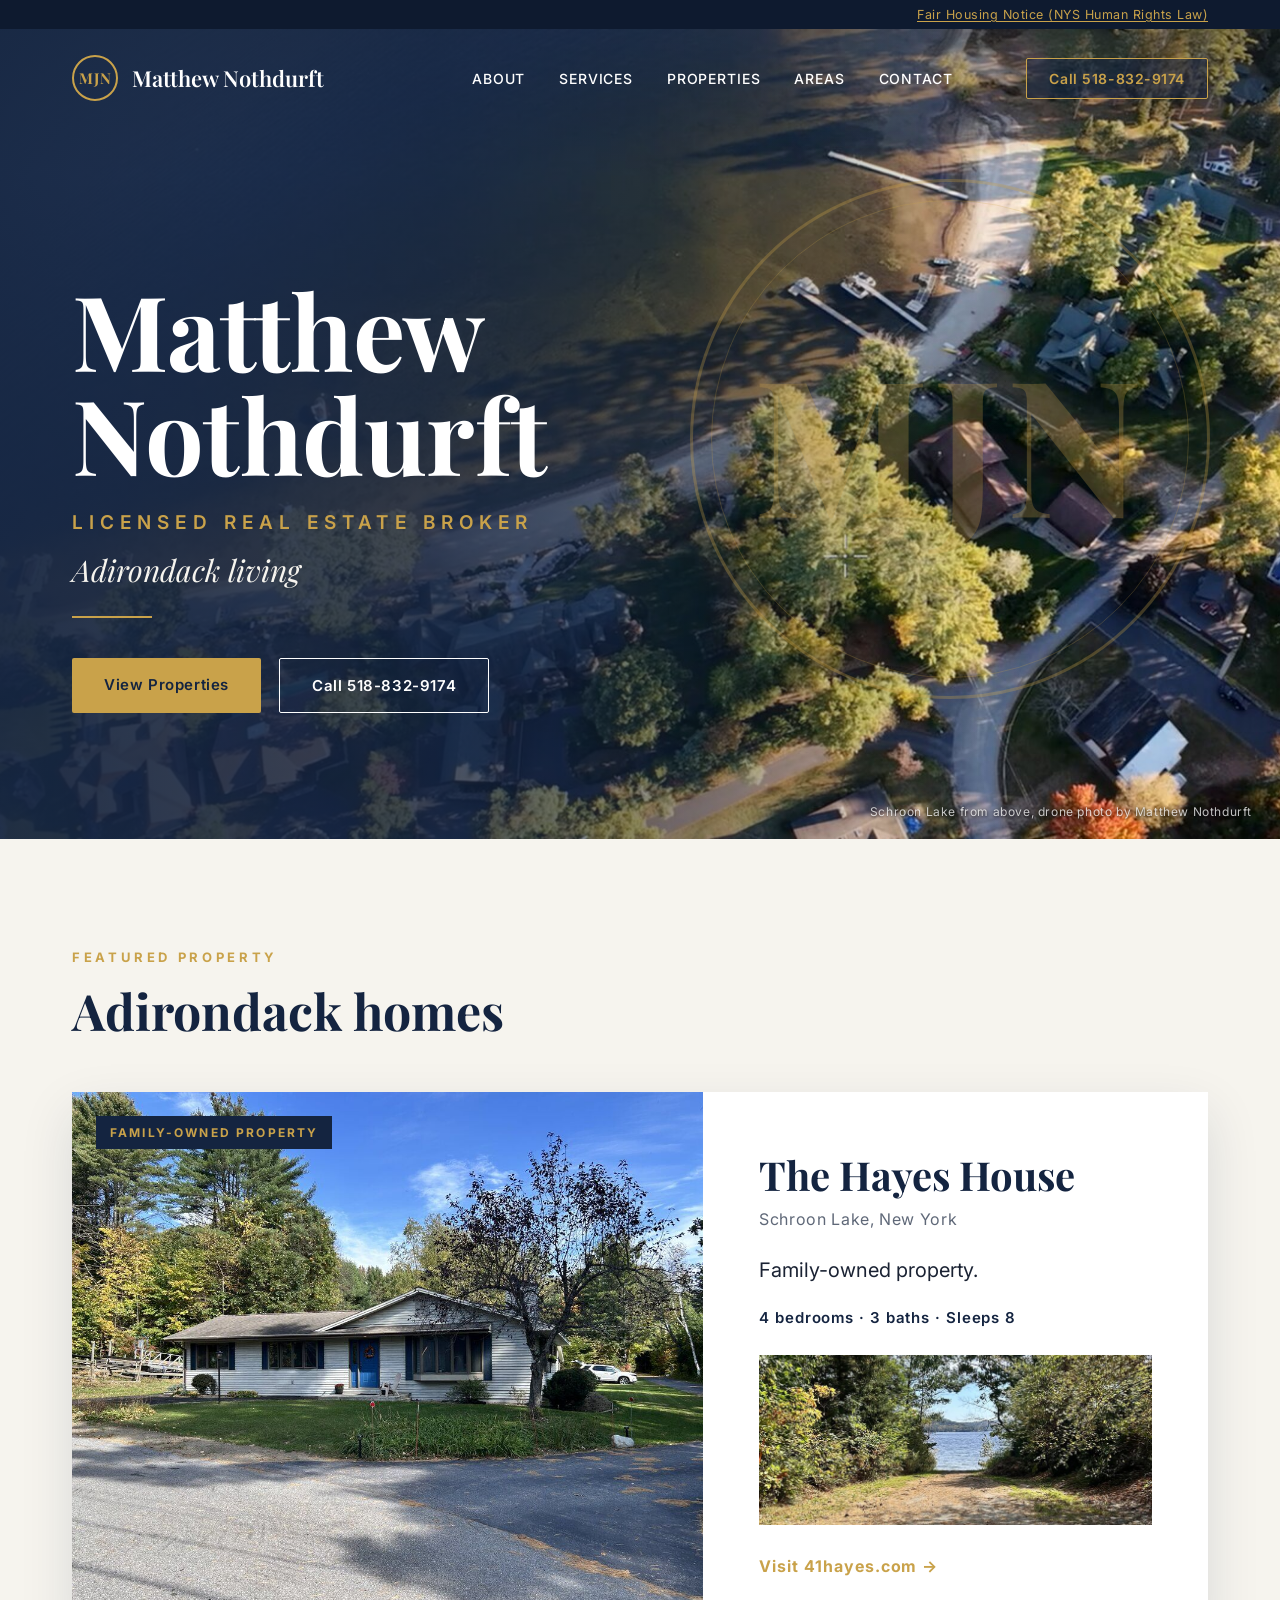
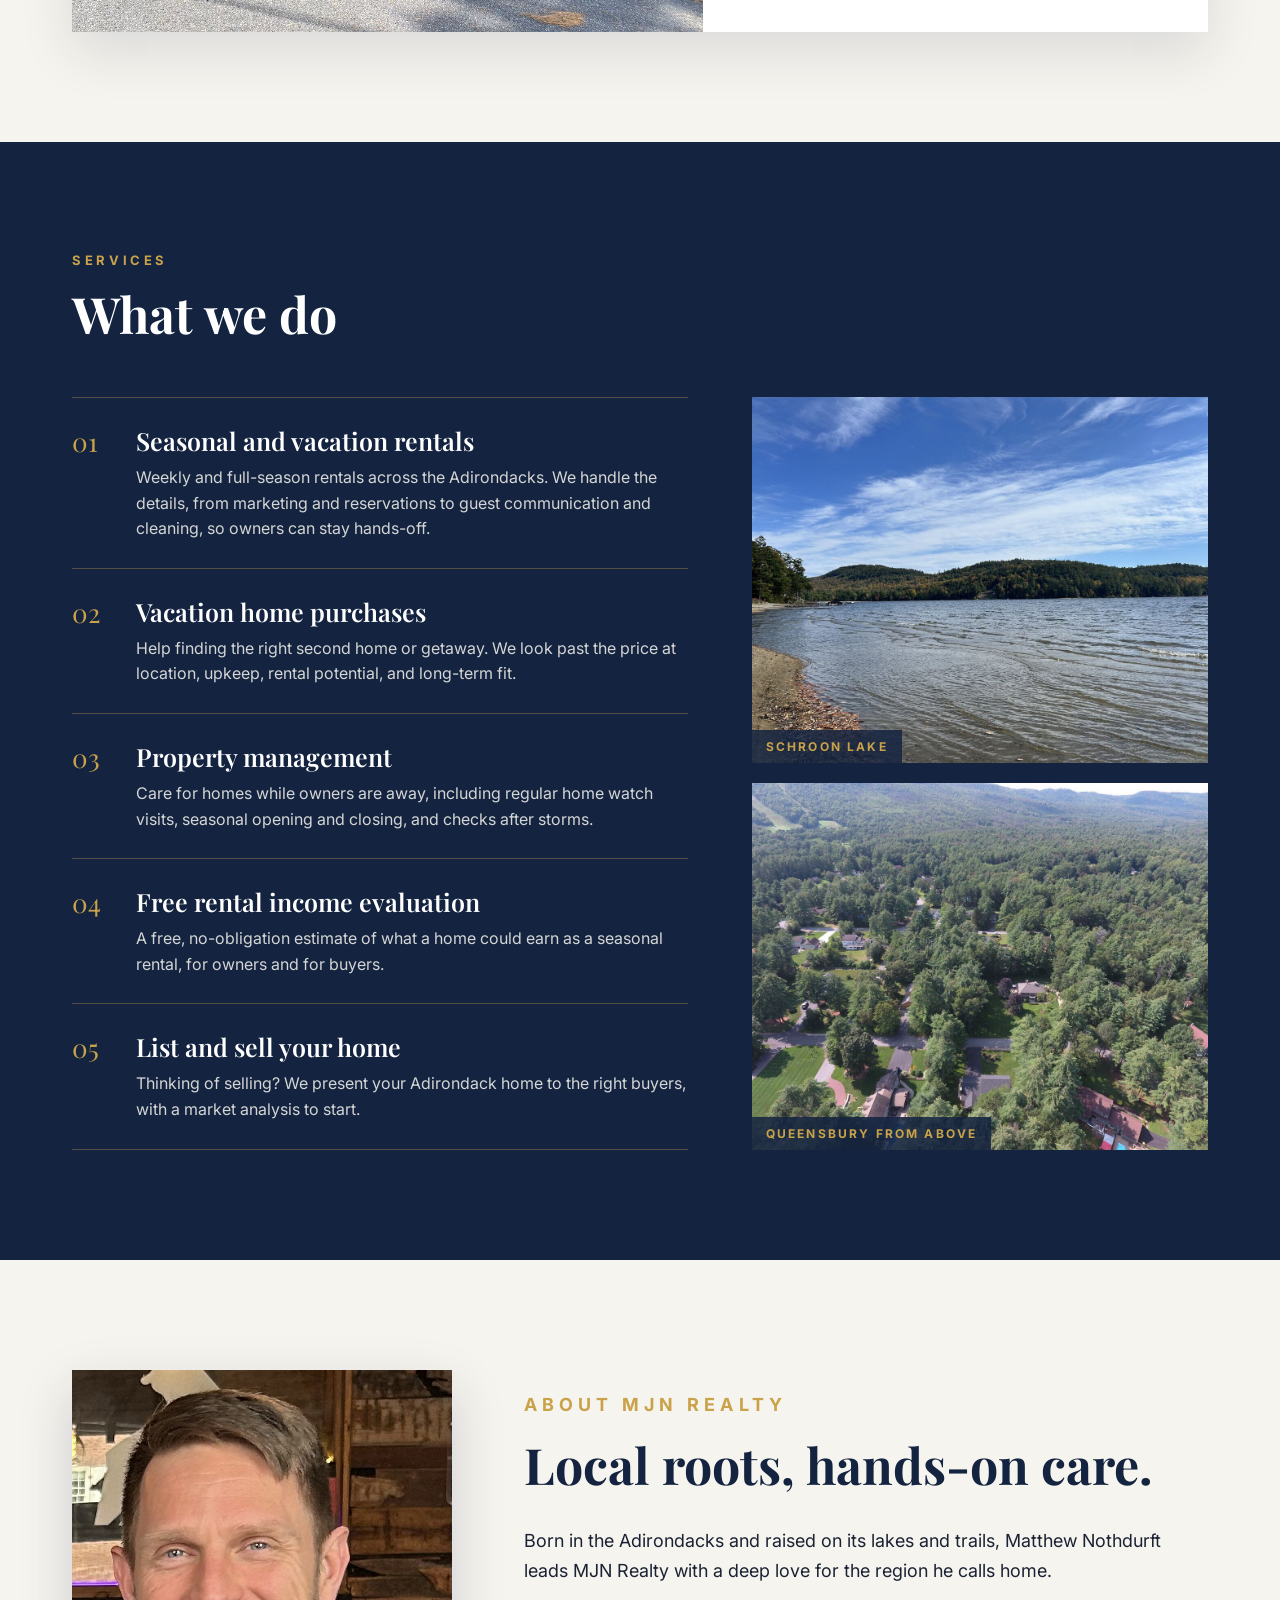
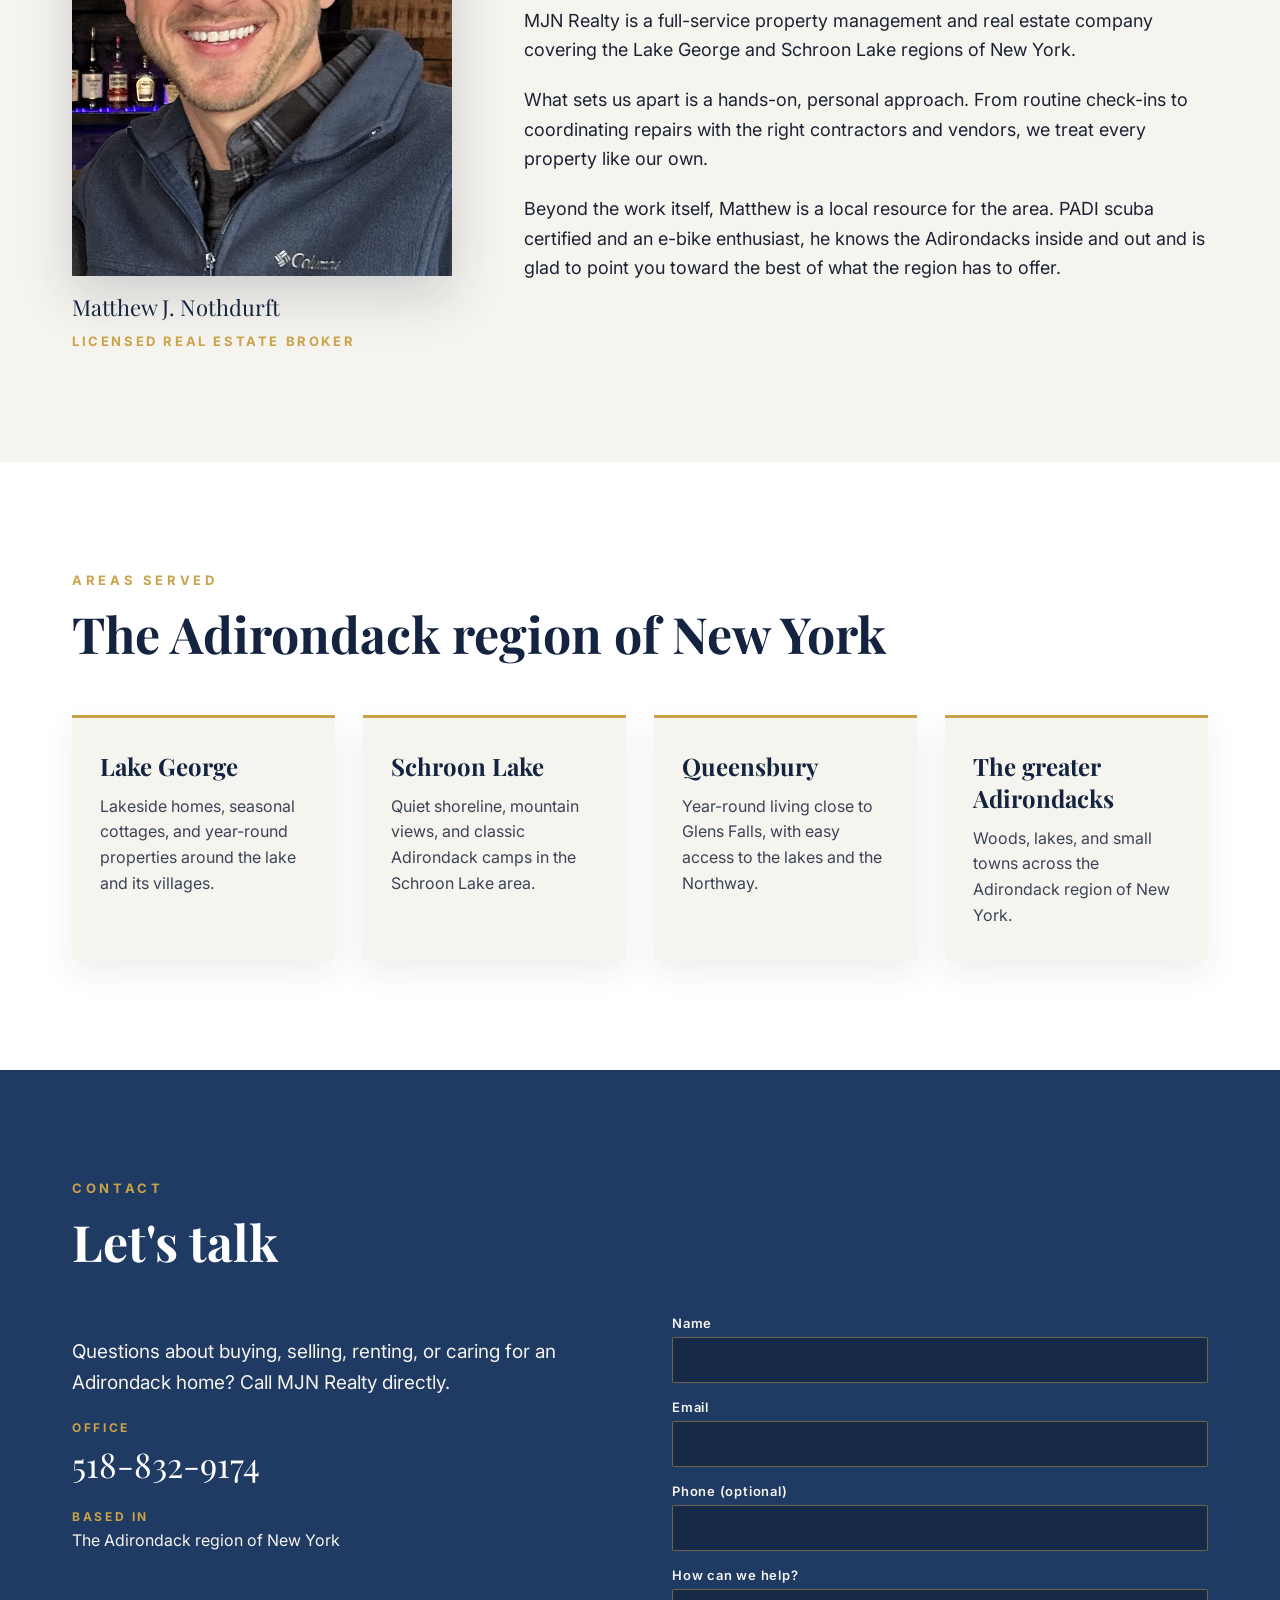
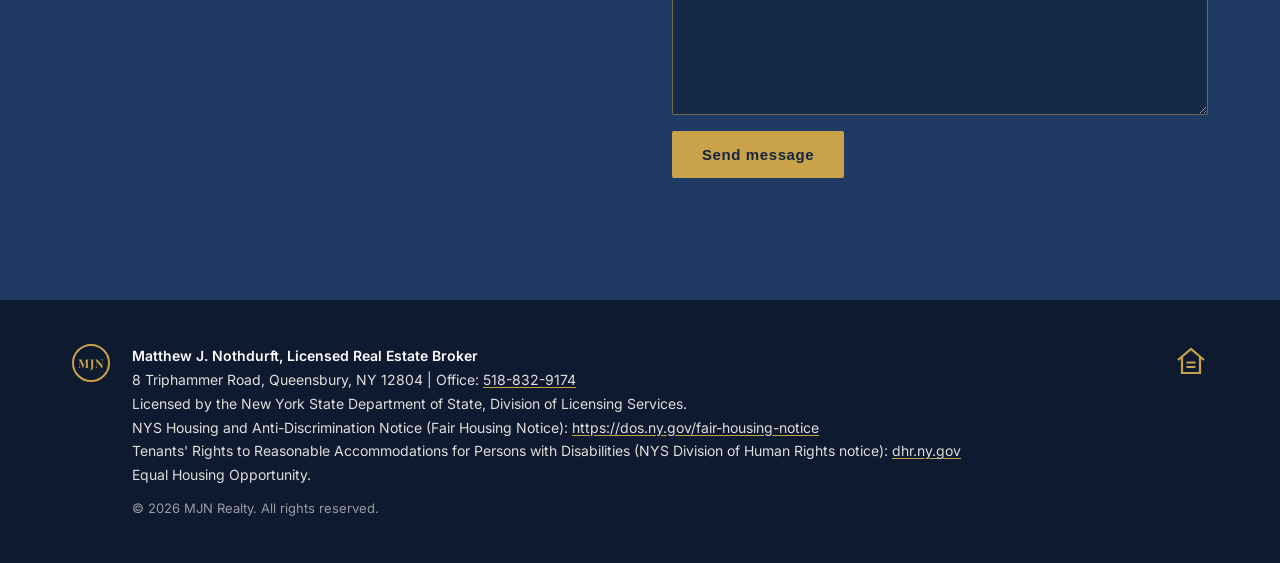
==== commit d4c4fdad: "Navy homepage (index-navy v1) with broker compliance footer and Fair Housing link" ====
--- a/index.html
+++ b/index.html
@@ -5,109 +5,108 @@
 <meta name="viewport" content="width=device-width, initial-scale=1">
 <title>MJN Realty | Adirondack Real Estate and Property Management</title>
 <meta name="description" content="MJN Realty. Real estate, seasonal rentals, and property management in the Adirondack region of New York.">
-<link rel="icon" href="images/favicon.svg" type="image/svg+xml">
-<link rel="preconnect" href="https://fonts.googleapis.com"><link rel="preconnect" href="https://fonts.gstatic.com" crossorigin>
-<link href="https://fonts.googleapis.com/css2?family=Inter:wght@400;500;600;700;800&display=swap" rel="stylesheet">
-<link rel="stylesheet" href="css/style.css">
 <link rel="canonical" href="https://mjnrealty.com/">
 <meta property="og:type" content="website">
 <meta property="og:site_name" content="MJN Realty">
 <meta property="og:title" content="MJN Realty | Adirondack Real Estate and Property Management">
 <meta property="og:description" content="MJN Realty. Real estate, seasonal rentals, and property management in the Adirondack region of New York.">
 <meta property="og:url" content="https://mjnrealty.com/">
-<meta property="og:image" content="https://mjnrealty.com/images/leaves-in-lake.jpg">
+<meta property="og:image" content="https://mjnrealty.com/images/hero-schroon-lake-drone-DJI_0012.jpg">
 <meta name="twitter:card" content="summary_large_image">
 <script type="application/ld+json">
-{
-  "@context": "https://schema.org",
-  "@type": "RealEstateAgent",
-  "name": "MJN Realty",
-  "url": "https://mjnrealty.com/",
-  "description": "MJN Realty. Real estate, seasonal rentals, and property management in the Adirondack region of New York.",
-  "telephone": "+1-518-832-9174",
-  "image": "https://mjnrealty.com/images/leaves-in-lake.jpg",
-  "logo": "https://mjnrealty.com/images/mjnrealty-logo-light.svg",
-  "areaServed": [
-    {
-      "@type": "Place",
-      "name": "Lake George, NY"
-    },
-    {
-      "@type": "Place",
-      "name": "Schroon Lake, NY"
-    },
-    {
-      "@type": "Place",
-      "name": "Queensbury, NY"
-    },
-    {
-      "@type": "Place",
-      "name": "Glens Falls, NY"
-    },
-    {
-      "@type": "Place",
-      "name": "Adirondacks, NY"
-    }
-  ]
-}
+{"@context":"https://schema.org","@type":"RealEstateAgent","name":"MJN Realty","url":"https://mjnrealty.com/","description":"MJN Realty. Real estate, seasonal rentals, and property management in the Adirondack region of New York.","telephone":"+1-518-832-9174","image":"https://mjnrealty.com/images/hero-schroon-lake-drone-DJI_0012.jpg","address":{"@type":"PostalAddress","streetAddress":"8 Triphammer Road","addressLocality":"Queensbury","addressRegion":"NY","postalCode":"12804","addressCountry":"US"},"founder":{"@type":"Person","name":"Matthew J. Nothdurft","jobTitle":"Licensed Real Estate Broker"},"areaServed":[{"@type":"Place","name":"Lake George, NY"},{"@type":"Place","name":"Schroon Lake, NY"},{"@type":"Place","name":"Queensbury, NY"},{"@type":"Place","name":"Glens Falls, NY"},{"@type":"Place","name":"Adirondacks, NY"}]}
 </script>
+<link rel="icon" href="images/favicon.svg" type="image/svg+xml">
+<link rel="preconnect" href="https://fonts.googleapis.com"><link rel="preconnect" href="https://fonts.gstatic.com" crossorigin>
+<link href="https://fonts.googleapis.com/css2?family=Inter:wght@400;500;600;700&family=Playfair+Display:ital,wght@0,600;0,700;1,400;1,500&display=swap" rel="stylesheet">
+<link rel="stylesheet" href="css/navy.css">
 </head>
-<body id="top" class="design-c">
+<body id="top">
 <a class="skip" href="#main">Skip to content</a>
-<header class="site-header">
-  <div class="wrap header-inner"><a class="brand" href="#top"><img class="brand-logo" src="images/mjnrealty-logo-light.svg" alt="MJN Realty" width="345" height="142"></a>
-  <button class="nav-toggle" aria-controls="site-nav" aria-expanded="false"><span class="sr">Menu</span><span class="bars"></span></button>
-  <nav class="site-nav" id="site-nav" aria-label="Main"><a href="#about">About</a><a href="#services">Services</a><a href="#properties">Properties</a><a href="#areas">Areas</a><a href="#contact" class="nav-cta">Contact</a></nav></div>
+<div class="fh-bar"><a href="https://dos.ny.gov/fair-housing-notice" target="_blank" rel="noopener">Fair Housing Notice (NYS Human Rights Law)</a></div>
+<header class="hero">
+  <div class="site-nav-row">
+    <a class="brand" href="#top" aria-label="Matthew Nothdurft, home"><span class="mono" aria-hidden="true">MJN</span><span class="brand-name">Matthew Nothdurft</span></a>
+    <button class="nav-toggle" aria-controls="site-nav" aria-expanded="false"><span class="sr">Menu</span><span class="bars"></span></button>
+    <nav class="site-nav" id="site-nav" aria-label="Main"><a href="#about">About</a><a href="#services">Services</a><a href="#properties">Properties</a><a href="#areas">Areas</a><a href="#contact">Contact</a><a class="callbtn" href="tel:+15188329174">Call 518-832-9174</a></nav>
+  </div>
+  <div class="wm" aria-hidden="true">MJN</div>
+  <div class="hero-copy">
+    <h1>Matthew<br>Nothdurft</h1>
+    <p class="lic">Licensed Real Estate Broker</p>
+    <p class="adk">Adirondack living</p>
+    <div class="rule"></div>
+    <div class="btns"><a class="btn gold" href="#properties">View Properties</a><a class="btn ghost" href="tel:+15188329174">Call 518-832-9174</a></div>
+  </div>
+  <div class="photo-credit">Schroon Lake from above, drone photo by Matthew Nothdurft</div>
 </header>
 <main id="main">
-<section class="hero">
-  <div class="hero-media"><img src="images/leaves-in-lake.jpg" alt="Adirondack lake in autumn" width="1600" height="1200"></div>
-  <div class="hero-content wrap">
-    <p class="eyebrow">Adirondacks · New York</p>
-    <h1>Adirondack living.</h1>
-    <p class="hero-sub">Real estate, seasonal rentals, and property management in the Lake George and Schroon Lake region of New York, founded by Matthew Nothdurft, licensed real estate broker.</p>
-    <div class="hero-actions"><a class="btn btn-primary" href="#properties">View properties</a><a class="btn btn-ghost" href="tel:+15188329174">Call 518-832-9174</a></div>
+
+<section id="properties" class="properties">
+  <div class="wrap">
+  <p class="eyebrow">Featured property</p>
+  <h2>Adirondack homes</h2>
+  <article class="featured">
+    <div class="ph" role="img" aria-label="The Hayes House"><div class="tag">Family-owned property</div></div>
+    <div class="fc">
+      <h3>The Hayes House</h3>
+      <p class="addr">Schroon Lake, New York</p>
+      <p class="desc">Family-owned property.</p>
+      <p class="facts">4 bedrooms &middot; 3 baths &middot; Sleeps 8</p>
+      <div class="inset" role="img" aria-label="Wooded path at the Hayes House"></div>
+      <a class="more" href="https://41hayes.com" target="_blank" rel="noopener">Visit 41hayes.com &rarr;</a>
+    </div>
+  </article>
   </div>
 </section>
 
-<section id="about" class="section about">
-  <div class="wrap about-grid">
-    <figure class="about-photo"><img src="images/matthew-nothdurft.jpg" alt="Matthew Nothdurft" width="671" height="894" loading="lazy"><figcaption>Matthew Nothdurft<br><span>Founder &amp; CEO</span></figcaption></figure>
-    <div class="about-text"><p class="eyebrow">About MJN Realty</p><h2>Local roots, hands-on care.</h2><p>Born in the Adirondacks and raised on its lakes and trails, Matthew Nothdurft leads MJN Realty with a deep love for the region he calls home.</p><p>MJN Realty is a full-service property management and real estate company covering the Lake George and Schroon Lake regions of New York, including Hayes House at Schroon Lake.</p><p>What sets us apart is a hands-on, personal approach. From routine check-ins to coordinating repairs with the right contractors and vendors, we treat every property like our own.</p><p>Beyond the work itself, Matthew is a local resource for the area. PADI scuba certified, boater's licensed, and an e-bike enthusiast, he knows the Adirondacks inside and out and is glad to point you toward the best of what the region has to offer.</p></div>
+<section class="services" id="services">
+  <div class="wrap">
+  <p class="eyebrow">Services</p>
+  <h2>What we do</h2>
+  <div class="svc-wrap">
+    <ul class="svc-list">
+      <li class="svc"><span class="n">01</span><div><h3>Seasonal and vacation rentals</h3><p>Weekly and full-season rentals across the Adirondacks. We handle the details, from marketing and reservations to guest communication and cleaning, so owners can stay hands-off.</p></div></li>
+      <li class="svc"><span class="n">02</span><div><h3>Vacation home purchases</h3><p>Help finding the right second home or getaway. We look past the price at location, upkeep, rental potential, and long-term fit.</p></div></li>
+      <li class="svc"><span class="n">03</span><div><h3>Property management</h3><p>Care for homes while owners are away, including regular home watch visits, seasonal opening and closing, and checks after storms.</p></div></li>
+      <li class="svc"><span class="n">04</span><div><h3>Free rental income evaluation</h3><p>A free, no-obligation estimate of what a home could earn as a seasonal rental, for owners and for buyers.</p></div></li>
+      <li class="svc"><span class="n">05</span><div><h3>List and sell your home</h3><p>Thinking of selling? We present your Adirondack home to the right buyers, with a market analysis to start.</p></div></li>
+    </ul>
+    <div class="pics">
+      <div class="pic" style="background-image:url(images/hayes-lake-shoreline-mountains.jpg)"><span>Schroon Lake</span></div>
+      <div class="pic" style="background-image:url(images/aerial-DJI_0670.jpg)"><span>Queensbury from above</span></div>
+    </div>
+  </div>
   </div>
 </section>
 
-<section id="services" class="section services">
-  <div class="wrap"><p class="eyebrow">Services</p><h2>What we do</h2>
-  <ul class="svc-list"><li class="svc"><span class="svc-num">01</span><h3>Seasonal and vacation rentals</h3><p>Weekly and full-season rentals across the Adirondacks. We handle the details, from marketing and reservations to guest communication and cleaning, so owners can stay hands-off.</p></li>
-<li class="svc"><span class="svc-num">02</span><h3>Vacation home purchases</h3><p>Help finding the right second home or getaway. We look past the price at location, upkeep, rental potential, and long-term fit.</p></li>
-<li class="svc"><span class="svc-num">03</span><h3>Property management</h3><p>Care for homes while owners are away, including regular home watch visits, seasonal opening and closing, and checks after storms.</p></li>
-<li class="svc"><span class="svc-num">04</span><h3>Free rental income evaluation</h3><p>A free, no-obligation estimate of what a home could earn as a seasonal rental, for owners and for buyers.</p></li>
-<li class="svc"><span class="svc-num">05</span><h3>List and sell your home</h3><p>Thinking of selling? We present your Adirondack home to the right buyers, with a market analysis to start.</p></li></ul></div>
+<section id="about" class="about">
+  <div class="wrap about-grid">
+    <figure class="about-photo"><img src="images/matthew-nothdurft.jpg" alt="Matthew Nothdurft" width="671" height="894" loading="lazy"><figcaption>Matthew J. Nothdurft<br><span>Licensed Real Estate Broker</span></figcaption></figure>
+    <div class="about-text"><p class="eyebrow">About MJN Realty</p><h2>Local roots, hands-on care.</h2>
+      <p>Born in the Adirondacks and raised on its lakes and trails, Matthew Nothdurft leads MJN Realty with a deep love for the region he calls home.</p>
+      <p>MJN Realty is a full-service property management and real estate company covering the Lake George and Schroon Lake regions of New York.</p>
+      <p>What sets us apart is a hands-on, personal approach. From routine check-ins to coordinating repairs with the right contractors and vendors, we treat every property like our own.</p>
+      <p>Beyond the work itself, Matthew is a local resource for the area. PADI scuba certified and an e-bike enthusiast, he knows the Adirondacks inside and out and is glad to point you toward the best of what the region has to offer.</p>
+    </div>
+  </div>
 </section>
 
-<section id="properties" class="section properties">
-  <div class="wrap"><p class="eyebrow">Featured properties</p><h2>Adirondack homes</h2>
-  <div class="prop-grid prop-grid-single"><article class="prop">
-  <div class="prop-img"><img src="images/hayes-house.jpg" alt="The Hayes House" loading="lazy" width="800" height="600"></div>
-  <div class="prop-body"><p class="prop-tag">Seasonal rental</p><h3>The Hayes House</h3><p class="prop-place">Schroon Lake, New York</p>
-  <p>A private Adirondack retreat in Schroon Lake, kept for family, friends, and select guests by invitation.</p><p class="prop-facts">4 bedrooms · 3 baths · Sleeps 8</p><a class="prop-link" href="https://41hayes.com" target="_blank" rel="noopener">Visit 41hayes.com &rarr;</a></div>
-</article></div></div>
+<section id="areas" class="areas">
+  <div class="wrap"><p class="eyebrow">Areas served</p><h2>The Adirondack region of New York</h2>
+  <ul class="area-list">
+    <li class="area"><h3>Lake George</h3><p>Lakeside homes, seasonal cottages, and year-round properties around the lake and its villages.</p></li>
+    <li class="area"><h3>Schroon Lake</h3><p>Quiet shoreline, mountain views, and classic Adirondack camps in the Schroon Lake area.</p></li>
+    <li class="area"><h3>Queensbury</h3><p>Year-round living close to Glens Falls, with easy access to the lakes and the Northway.</p></li>
+    <li class="area"><h3>The greater Adirondacks</h3><p>Woods, lakes, and small towns across the Adirondack region of New York.</p></li>
+  </ul></div>
 </section>
 
-<section id="areas" class="section areas">
-  <div class="wrap"><p class="eyebrow">Areas served</p><h2>The Adirondack region of New York</h2>
-  <ul class="area-list"><li class="area"><h3>Lake George</h3><p>Lakeside homes, seasonal cottages, and year-round properties around the lake and its villages.</p></li>
-<li class="area"><h3>Schroon Lake</h3><p>Quiet shoreline, mountain views, and classic Adirondack camps in the Schroon Lake area.</p></li>
-<li class="area"><h3>Queensbury</h3><p>Year-round living close to Glens Falls, with easy access to the lakes and the Northway.</p></li>
-<li class="area"><h3>The greater Adirondacks</h3><p>Woods, lakes, and small towns across the Adirondack region of New York.</p></li></ul></div>
-</section>
-
-<section id="contact" class="section contact">
+<section id="contact" class="contact">
   <div class="wrap"><p class="eyebrow">Contact</p><h2>Let's talk</h2><div class="contact-grid">
   <div class="contact-info">
     <p class="contact-lead">Questions about buying, selling, renting, or caring for an Adirondack home? Call MJN Realty directly.</p>
-    <p class="contact-phone"><span>Phone</span><a href="tel:+15188329174">518-832-9174</a></p>
+    <p class="contact-phone"><span>Office</span><a href="tel:+15188329174">518-832-9174</a></p>
     <p class="contact-region"><span>Based in</span>The Adirondack region of New York</p>
   </div>
   <!-- Contact form: Formspree free plan. Set FORMSPREE_ID in js/main.js to turn it on. While it is empty the form stays hidden and disabled. -->
@@ -122,14 +121,24 @@
       <p class="form-status" id="form-status" role="status" tabindex="-1"></p>
     </fieldset>
   </form>
-</div></div>
+  </div></div>
 </section>
 </main>
-<footer class="site-footer">
-  <div class="wrap footer-inner"><a class="brand" href="#top"><img class="brand-logo" src="images/mjnrealty-logo-light.svg" alt="MJN Realty" width="345" height="142"></a>
-  <p>Real estate and property management in the Adirondack region of New York.</p>
-  <p><a href="tel:+15188329174">518-832-9174</a> · <a href="https://41hayes.com" target="_blank" rel="noopener">The Hayes House</a></p>
-  <p class="copy">&copy; <span data-year>2026</span> MJN Realty. All rights reserved.</p></div>
+
+<footer>
+  <div class="wrap footer-inner">
+    <span class="mono" aria-hidden="true">MJN</span>
+    <div>
+      <p class="lic-name">Matthew J. Nothdurft, Licensed Real Estate Broker</p>
+      <p>8 Triphammer Road, Queensbury, NY 12804 | Office: <a href="tel:+15188329174">518-832-9174</a></p>
+      <p>Licensed by the New York State Department of State, Division of Licensing Services.</p>
+      <p>NYS Housing and Anti-Discrimination Notice (Fair Housing Notice): <a href="https://dos.ny.gov/fair-housing-notice" target="_blank" rel="noopener">https://dos.ny.gov/fair-housing-notice</a></p>
+      <p>Tenants' Rights to Reasonable Accommodations for Persons with Disabilities (NYS Division of Human Rights notice): <a href="https://dhr.ny.gov/final-regulations-regarding-notice-tenants-rights-reasonable-accommodation" target="_blank" rel="noopener">dhr.ny.gov</a></p>
+      <p>Equal Housing Opportunity.</p>
+      <p class="copy">&copy; <span data-year>2026</span> MJN Realty. All rights reserved.</p>
+    </div>
+    <div class="eho" aria-label="Equal Housing Opportunity"><svg width="34" height="34" viewBox="0 0 34 34" fill="none" stroke="#c9a24a" stroke-width="2.2" aria-hidden="true"><path d="M4 16 17 5l13 11"/><path d="M8 13v16h18V13"/><path d="M12.5 18.5h9M12.5 23h9"/></svg></div>
+  </div>
 </footer>
 <script src="js/main.js"></script>
 </body>
--- a/css/navy.css
+++ b/css/navy.css
@@ -0,0 +1,132 @@
+:root{--navy:#142440;--navy2:#1f3a63;--navy3:#0e1a2f;--gold:#c9a24a;--cream:#f6f4ee;--ink:#1a2233;--muted:#5f6878}
+*{box-sizing:border-box;margin:0;padding:0}
+html{scroll-behavior:smooth}
+body{font-family:'Inter',system-ui,sans-serif;color:var(--ink);background:var(--cream);-webkit-font-smoothing:antialiased}
+img{max-width:100%;display:block}
+a{color:inherit;text-decoration:none}
+.skip{position:absolute;left:-9999px;top:0;background:var(--gold);color:var(--navy);padding:10px 16px;z-index:100}
+.skip:focus{left:12px;top:12px}
+.sr{position:absolute;width:1px;height:1px;overflow:hidden;clip:rect(0 0 0 0)}
+.preview-bar{background:#b3261e;color:#fff;text-align:center;font:600 12.5px/1.2 'Inter',sans-serif;letter-spacing:.08em;text-transform:uppercase;padding:6px 12px;position:relative;z-index:60}
+.preview-bar a{text-decoration:underline}
+.fh-bar{background:var(--navy3);color:rgba(246,244,238,.88);font-size:12.5px;letter-spacing:.04em;padding:7px 72px;display:flex;gap:10px;justify-content:flex-end;flex-wrap:wrap}
+.fh-bar a{color:var(--gold);text-decoration:underline;text-underline-offset:2px}
+.wrap{max-width:1440px;margin:0 auto}
+.mono{width:46px;height:46px;border-radius:50%;border:2px solid var(--gold);color:var(--gold);display:flex;align-items:center;justify-content:center;font-family:'Playfair Display',serif;font-weight:700;font-size:15px;letter-spacing:1px;flex:none}
+.hero{position:relative;min-height:810px;background:url(../images/hero-schroon-lake-drone-DJI_0012.jpg) center/cover var(--navy);overflow:hidden;color:#fff}
+.hero:before{content:"";position:absolute;inset:0;background:linear-gradient(90deg,rgba(20,36,64,.94) 0%,rgba(20,36,64,.80) 34%,rgba(20,36,64,.25) 62%,rgba(20,36,64,0) 80%),linear-gradient(180deg,rgba(0,0,0,.35) 0%,rgba(0,0,0,0) 18%)}
+.site-nav-row{position:relative;z-index:5;display:flex;align-items:center;padding:26px 72px}
+.brand{display:flex;align-items:center;gap:14px}
+.brand-name{font-family:'Playfair Display',serif;font-size:22px;font-weight:600}
+.site-nav{margin-left:auto;display:flex;align-items:center;gap:34px;font-size:14px;letter-spacing:.06em;text-transform:uppercase;font-weight:500}
+.site-nav a:hover{color:var(--gold)}
+.callbtn{margin-left:40px;background:rgba(20,36,64,.55);border:1.5px solid var(--gold);color:var(--gold);padding:11px 22px;border-radius:2px;font-weight:600;font-size:14px;letter-spacing:.04em;white-space:nowrap}
+.nav-toggle{display:none;margin-left:auto;background:none;border:1.5px solid var(--gold);width:44px;height:40px;border-radius:2px;cursor:pointer}
+.nav-toggle .bars,.nav-toggle .bars:before,.nav-toggle .bars:after{display:block;width:20px;height:2px;background:var(--gold);margin:0 auto;position:relative;content:""}
+.nav-toggle .bars:before{position:absolute;top:-6px}.nav-toggle .bars:after{position:absolute;top:6px}
+.wm{position:absolute;right:70px;top:150px;width:520px;height:520px;border-radius:50%;border:3px solid rgba(201,162,74,.30);display:flex;align-items:center;justify-content:center;font-family:'Playfair Display',serif;font-weight:700;font-size:190px;color:rgba(201,162,74,.28);letter-spacing:4px;pointer-events:none}
+.wm:after{content:"";position:absolute;inset:18px;border-radius:50%;border:1px solid rgba(201,162,74,.22)}
+.hero-copy{position:relative;z-index:2;padding:150px 72px 120px;max-width:820px}
+.hero h1{font-family:'Playfair Display',serif;font-weight:700;font-size:104px;line-height:1.0;letter-spacing:-.5px}
+.lic{margin-top:26px;color:var(--gold);font-size:19px;font-weight:600;letter-spacing:.32em;text-transform:uppercase}
+.adk{margin-top:16px;font-family:'Playfair Display',serif;font-style:italic;font-size:30px;color:var(--cream)}
+.rule{width:80px;height:2px;background:var(--gold);margin-top:26px}
+.btns{margin-top:40px;display:flex;gap:18px;flex-wrap:wrap}
+.btn{display:inline-block;padding:17px 32px;font-weight:600;font-size:15px;letter-spacing:.04em;border-radius:2px}
+.btn.gold{background:var(--gold);color:var(--navy)}
+.btn.ghost{border:1.5px solid #fff;color:#fff}
+.photo-credit{text-shadow:0 1px 3px rgba(0,0,0,.8);position:absolute;right:28px;bottom:20px;color:rgba(255,255,255,.75);font-size:12px;letter-spacing:.05em;z-index:2}
+section{padding:110px 72px;scroll-margin-top:20px}
+.eyebrow{color:var(--gold);font-size:13px;font-weight:700;letter-spacing:.28em;text-transform:uppercase}
+h2{font-family:'Playfair Display',serif;font-size:50px;font-weight:700;color:var(--navy);margin-top:12px}
+.about-grid{display:grid;grid-template-columns:380px 1fr;gap:72px;align-items:start}
+.about-photo{position:relative}
+.about-photo img{width:100%;height:auto;box-shadow:0 20px 50px rgba(20,36,64,.18)}
+.about-photo figcaption{margin-top:16px;font-family:'Playfair Display',serif;font-size:22px;color:var(--navy)}
+.about-photo figcaption span{font-family:'Inter',sans-serif;font-size:13px;color:var(--gold);font-weight:700;letter-spacing:.2em;text-transform:uppercase}
+.about-text p{margin-top:20px;font-size:18px;line-height:1.65}
+.about-text h2+p{margin-top:28px}
+.properties{padding-top:0}
+.featured{display:grid;grid-template-columns:1.25fr 1fr;margin-top:48px;background:#fff;box-shadow:0 20px 50px rgba(20,36,64,.12)}
+.featured .ph{min-height:540px;background:url(../images/hayes-front-of-house.jpg) center 30%/cover;position:relative}
+.tag{position:absolute;left:24px;top:24px;background:var(--navy);color:var(--gold);font-size:12px;font-weight:700;letter-spacing:.18em;text-transform:uppercase;padding:9px 14px}
+.fc{padding:56px;display:flex;flex-direction:column}
+.fc h3{font-family:'Playfair Display',serif;font-size:40px;color:var(--navy)}
+.fc .addr{margin-top:8px;font-size:16px;color:var(--muted);letter-spacing:.04em}
+.fc p.desc{margin-top:26px;font-size:20px;line-height:1.55}
+.fc .facts{margin-top:22px;font-size:15px;color:var(--navy);font-weight:600;letter-spacing:.06em}
+.fc .inset{margin-top:28px;height:170px;background:url(../images/hayes-lake-path.jpg) center 38%/cover}
+.fc .more{margin-top:auto;padding-top:26px;color:var(--gold);font-weight:700;letter-spacing:.06em}
+.services{background:var(--navy);color:var(--cream)}
+.services h2{color:#fff}
+.svc-wrap{display:grid;grid-template-columns:1.35fr 1fr;gap:64px;margin-top:50px}
+.svc-list{list-style:none}
+.svc{display:grid;grid-template-columns:64px 1fr;padding:26px 0;border-top:1px solid rgba(201,162,74,.35)}
+.svc:last-child{border-bottom:1px solid rgba(201,162,74,.35)}
+.svc .n{font-family:'Playfair Display',serif;color:var(--gold);font-size:26px}
+.svc h3{font-family:'Playfair Display',serif;font-size:25px;color:#fff;font-weight:600}
+.svc p{margin-top:8px;font-size:16px;line-height:1.6;color:rgba(246,244,238,.85)}
+.pics{display:grid;grid-template-rows:1fr 1fr;gap:20px}
+.pic{background-size:cover;background-position:center;position:relative;min-height:300px}
+.pic span{position:absolute;left:0;bottom:0;background:rgba(20,36,64,.85);color:var(--gold);font-size:12px;font-weight:700;letter-spacing:.18em;text-transform:uppercase;padding:9px 14px}
+.area-list{list-style:none;display:grid;grid-template-columns:repeat(4,1fr);gap:28px;margin-top:48px}
+.area{background:#fff;padding:32px 28px;border-top:3px solid var(--gold);box-shadow:0 12px 30px rgba(20,36,64,.08)}
+.area h3{font-family:'Playfair Display',serif;font-size:24px;color:var(--navy)}
+.area p{margin-top:12px;font-size:16px;line-height:1.6;color:#3b4456}
+.contact{background:var(--navy2);color:var(--cream)}
+.contact h2{color:#fff}
+.contact-grid{display:grid;grid-template-columns:1fr 1fr;gap:64px;margin-top:40px}
+.contact-lead{font-size:19px;line-height:1.6}
+.contact-info p{margin-top:22px}
+.contact-info span{display:block;color:var(--gold);font-size:12px;font-weight:700;letter-spacing:.22em;text-transform:uppercase;margin-bottom:6px}
+.contact-phone a{font-family:'Playfair Display',serif;font-size:34px;color:#fff}
+.contact-form label{display:block;font-size:13px;font-weight:600;letter-spacing:.06em;margin-bottom:16px}
+.contact-form fieldset{border:0}
+.contact-form input,.contact-form textarea{display:block;width:100%;margin-top:6px;padding:12px 14px;border:1px solid rgba(201,162,74,.5);background:rgba(14,26,47,.5);color:#fff;font:inherit;font-size:16px;border-radius:2px}
+.contact-form button{background:var(--gold);color:var(--navy);border:0;padding:15px 30px;font-weight:700;font-size:15px;letter-spacing:.04em;cursor:pointer;border-radius:2px}
+.form-status{margin-top:12px}
+footer{background:var(--navy3);color:rgba(246,244,238,.9);padding:44px 72px;font-size:14px;line-height:1.7}
+.footer-inner{display:flex;align-items:flex-start;gap:22px}
+footer .mono{width:38px;height:38px;font-size:12px}
+footer a{text-decoration:underline;text-decoration-color:var(--gold);text-underline-offset:2px}
+footer .lic-name{font-weight:600;color:#fff}
+footer .eho{margin-left:auto;display:flex;align-items:center;gap:10px;white-space:nowrap}
+footer .copy{margin-top:10px;color:rgba(246,244,238,.6);font-size:13px}
+@media (max-width:1100px){
+  .site-nav-row,section,footer,.hero-copy{padding-left:36px;padding-right:36px}
+  .fh-bar{padding-left:36px;padding-right:36px}
+  .site-nav{gap:22px}.callbtn{margin-left:22px}
+  .wm{width:380px;height:380px;font-size:140px;right:30px}
+  .area-list{grid-template-columns:1fr 1fr}
+  .about-grid{grid-template-columns:300px 1fr;gap:48px}
+}
+@media (max-width:860px){
+  .nav-toggle{display:block}
+  .site-nav{display:none;position:absolute;top:84px;left:0;right:0;flex-direction:column;align-items:flex-start;gap:0;background:var(--navy3);padding:8px 36px 20px}
+  .site-nav.open{display:flex}
+  .site-nav a{padding:12px 0}
+  .callbtn{margin:10px 0 0}
+  .hero{min-height:680px}
+  .hero-copy{padding-top:90px}
+  .hero h1{font-size:64px}
+  .lic{font-size:14px;letter-spacing:.24em}
+  .adk{font-size:24px}
+  .wm{display:none}
+  .hero:before{background:linear-gradient(180deg,rgba(20,36,64,.80),rgba(20,36,64,.88))}
+  h2{font-size:38px}
+  section{padding-top:72px;padding-bottom:72px}
+  .about-grid,.featured,.svc-wrap,.contact-grid{grid-template-columns:1fr}
+  .about-photo{max-width:320px}
+  .featured .ph{min-height:320px}
+  .fc{padding:32px}
+  .area-list{grid-template-columns:1fr}
+  .footer-inner{flex-direction:column}
+  footer .eho{margin-left:0}
+  .fh-bar{justify-content:flex-start}
+}
+@media (max-width:520px){.site-nav-row,section,footer,.hero-copy,.fh-bar{padding-left:20px;padding-right:20px}.hero h1{font-size:50px}.brand-name{font-size:18px}}
+.callbtn{text-transform:none}
+.properties{padding-top:110px}
+.areas{background:#fff}
+.areas .area{background:var(--cream)}
+@media (max-width:860px){.properties{padding-top:72px}.photo-credit{left:20px;right:20px}}
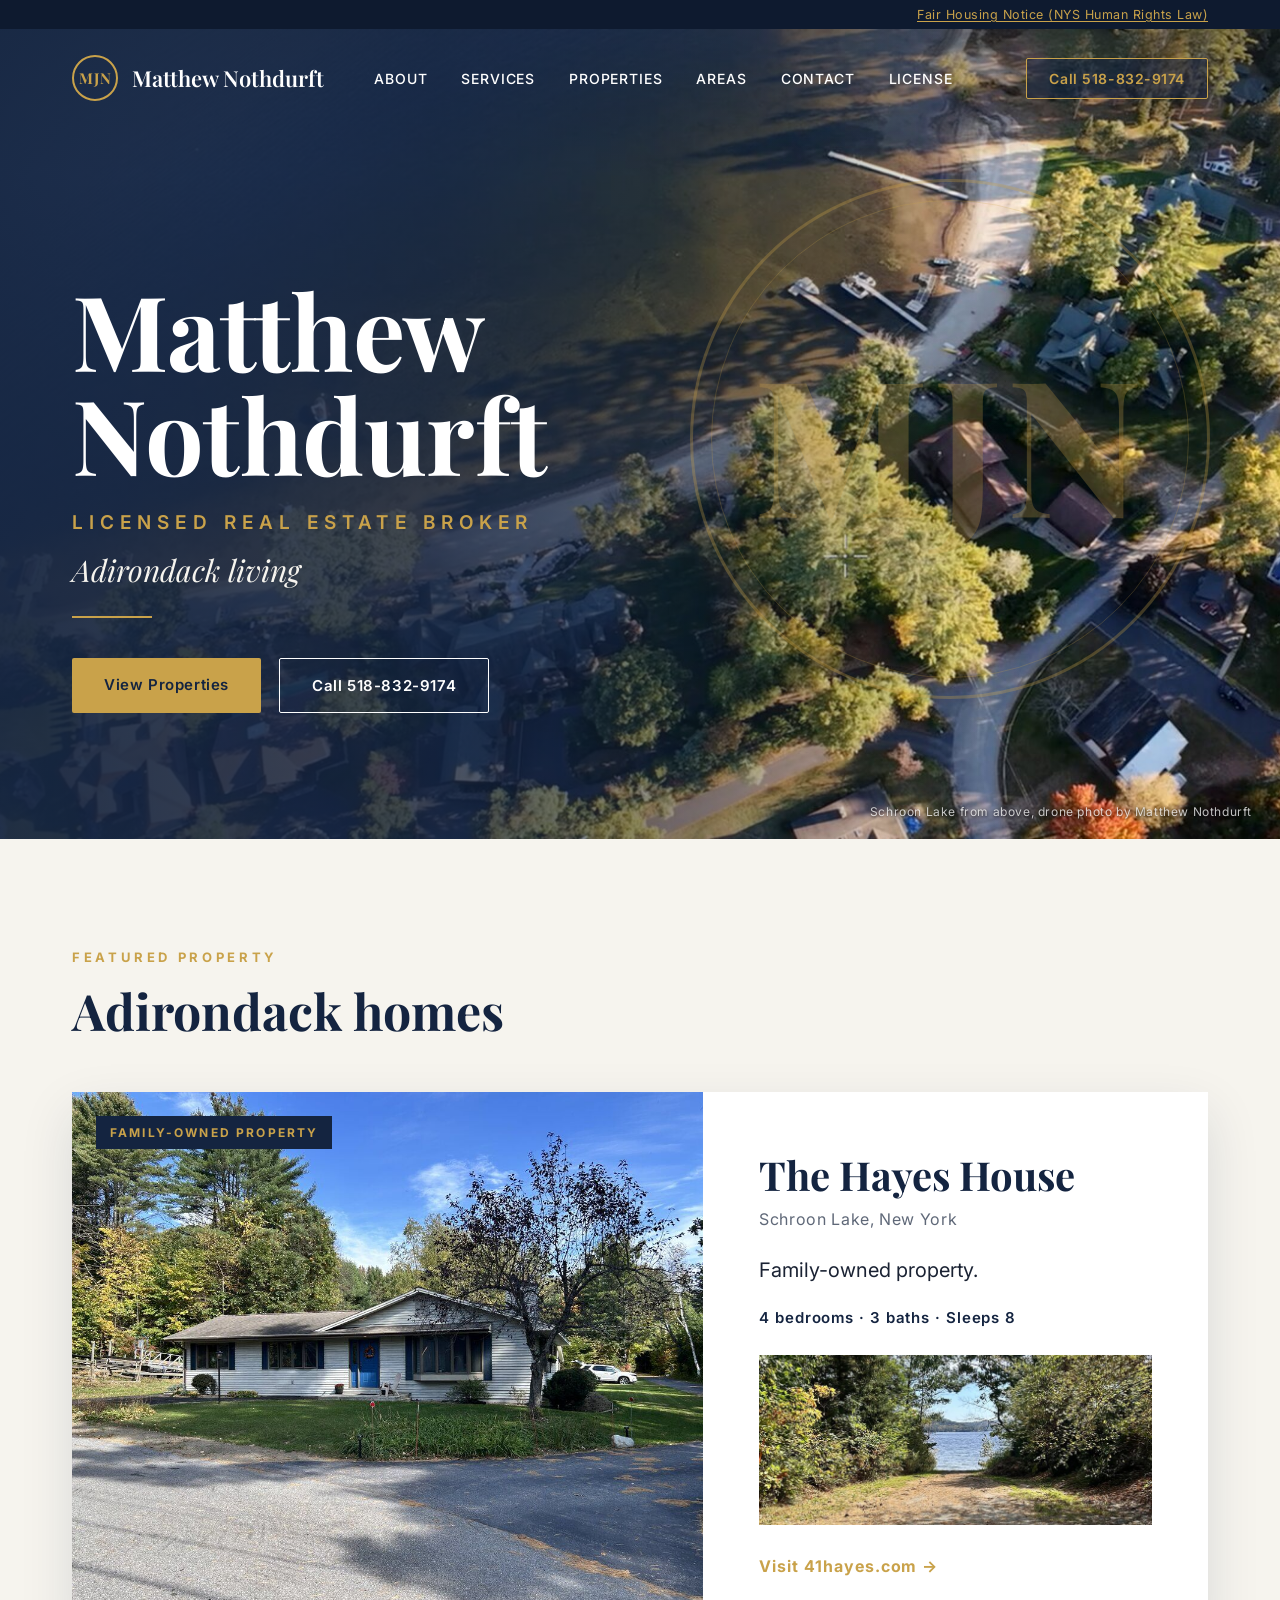
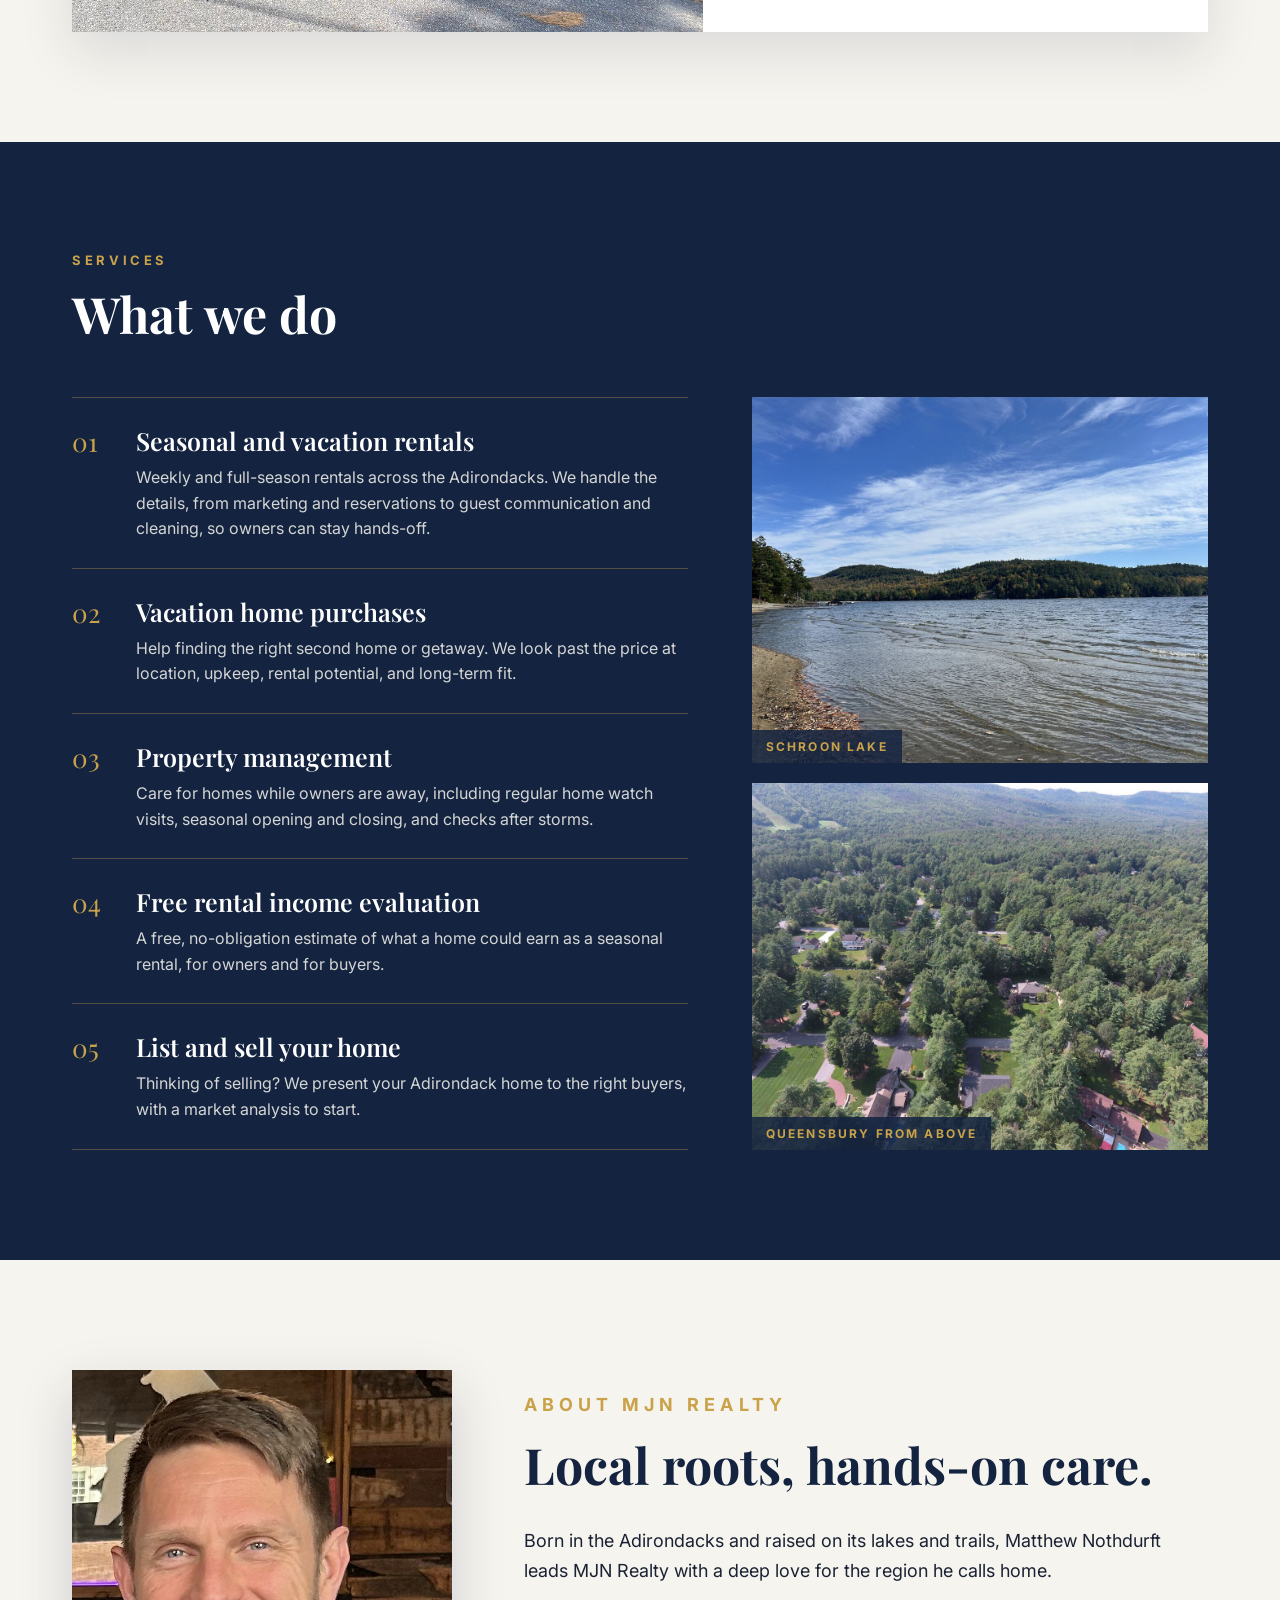
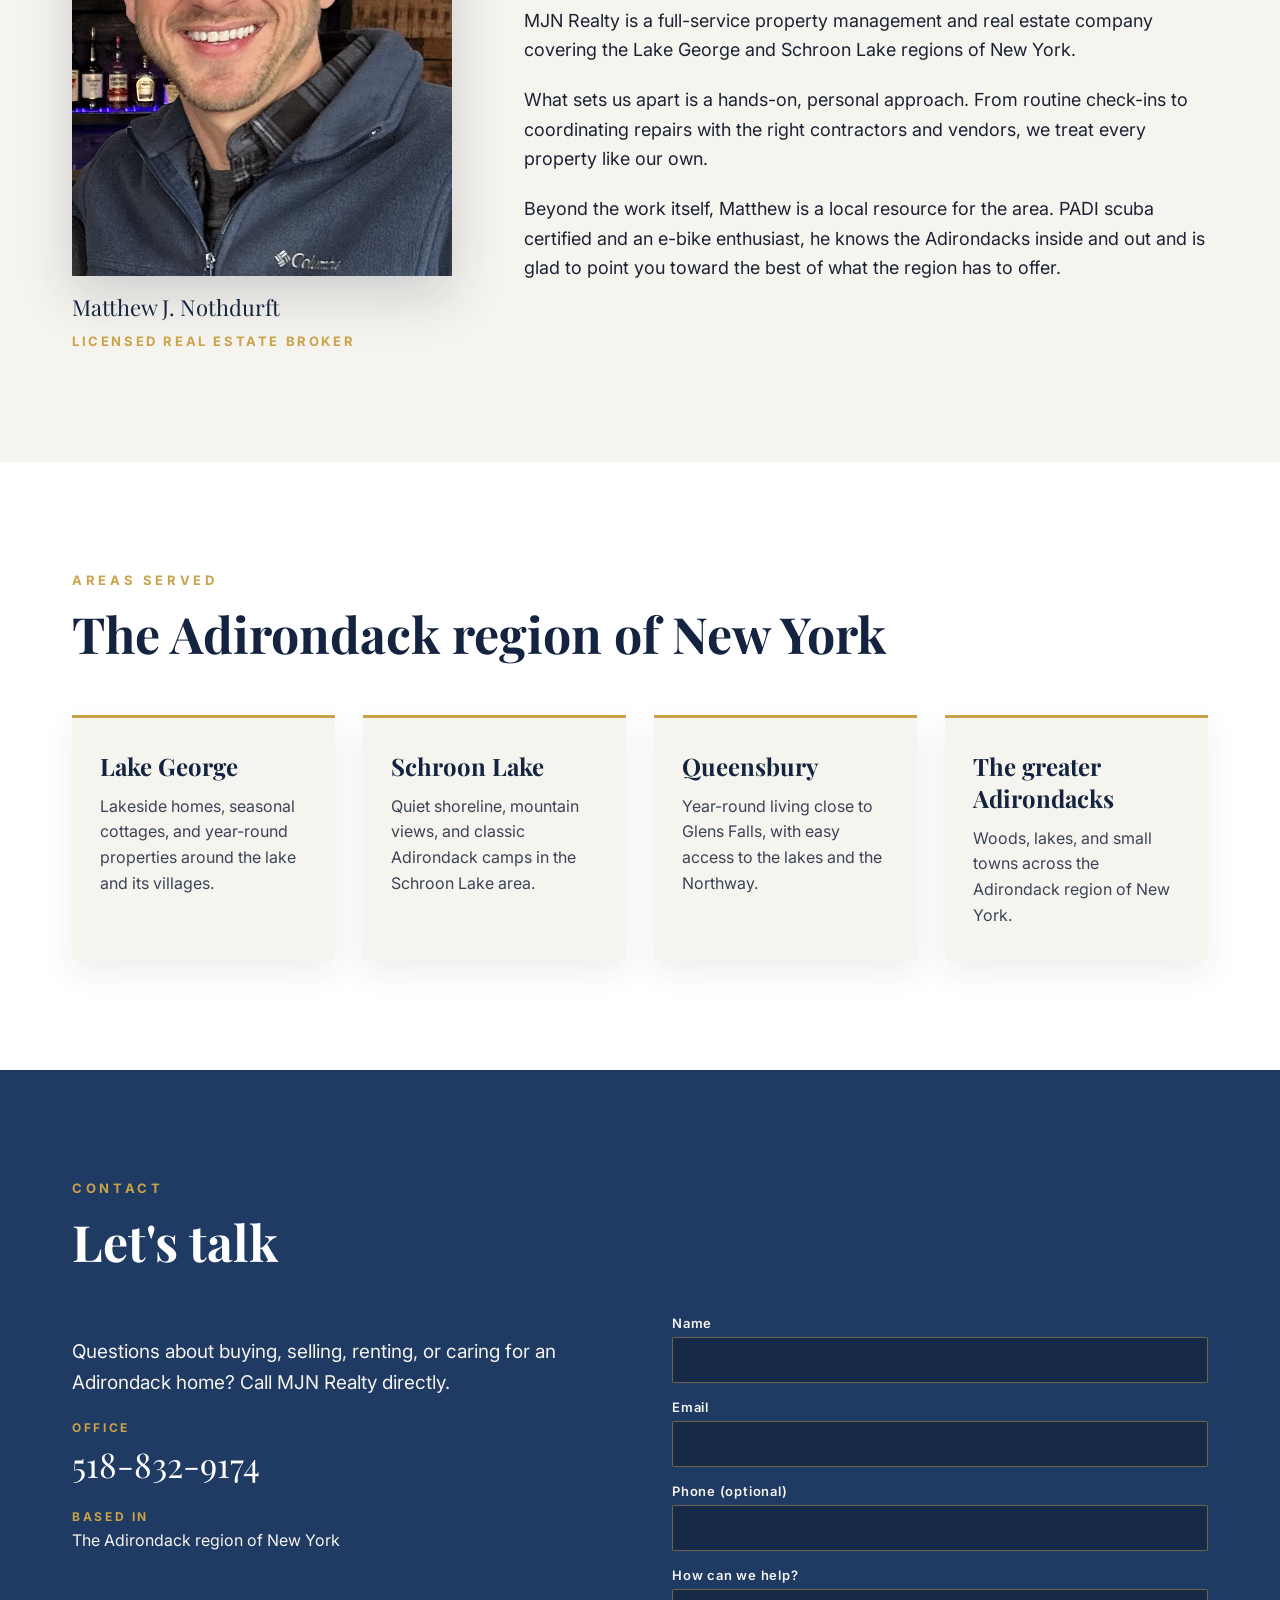
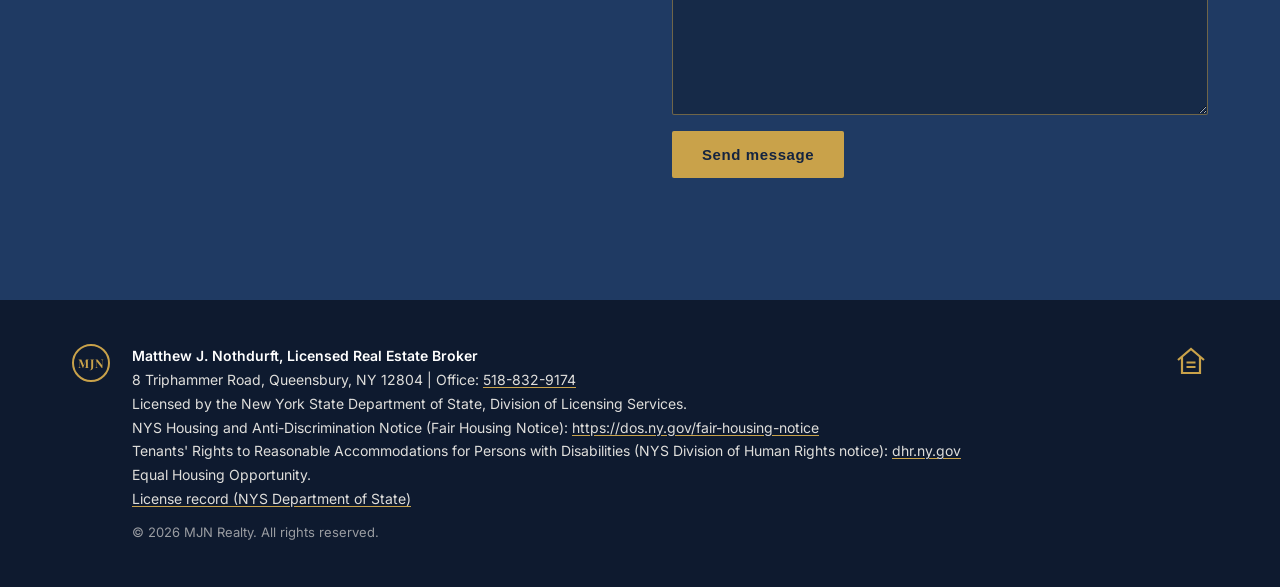
==== commit 99f356cf: "Add license record page, License nav and footer links, sitemap entry" ====
--- a/index.html
+++ b/index.html
@@ -28,7 +28,7 @@
   <div class="site-nav-row">
     <a class="brand" href="#top" aria-label="Matthew Nothdurft, home"><span class="mono" aria-hidden="true">MJN</span><span class="brand-name">Matthew Nothdurft</span></a>
     <button class="nav-toggle" aria-controls="site-nav" aria-expanded="false"><span class="sr">Menu</span><span class="bars"></span></button>
-    <nav class="site-nav" id="site-nav" aria-label="Main"><a href="#about">About</a><a href="#services">Services</a><a href="#properties">Properties</a><a href="#areas">Areas</a><a href="#contact">Contact</a><a class="callbtn" href="tel:+15188329174">Call 518-832-9174</a></nav>
+    <nav class="site-nav" id="site-nav" aria-label="Main"><a href="#about">About</a><a href="#services">Services</a><a href="#properties">Properties</a><a href="#areas">Areas</a><a href="#contact">Contact</a><a href="license.html">License</a><a class="callbtn" href="tel:+15188329174">Call 518-832-9174</a></nav>
   </div>
   <div class="wm" aria-hidden="true">MJN</div>
   <div class="hero-copy">
@@ -135,6 +135,7 @@
       <p>NYS Housing and Anti-Discrimination Notice (Fair Housing Notice): <a href="https://dos.ny.gov/fair-housing-notice" target="_blank" rel="noopener">https://dos.ny.gov/fair-housing-notice</a></p>
       <p>Tenants' Rights to Reasonable Accommodations for Persons with Disabilities (NYS Division of Human Rights notice): <a href="https://dhr.ny.gov/final-regulations-regarding-notice-tenants-rights-reasonable-accommodation" target="_blank" rel="noopener">dhr.ny.gov</a></p>
       <p>Equal Housing Opportunity.</p>
+      <p><a href="license.html">License record (NYS Department of State)</a></p>
       <p class="copy">&copy; <span data-year>2026</span> MJN Realty. All rights reserved.</p>
     </div>
     <div class="eho" aria-label="Equal Housing Opportunity"><svg width="34" height="34" viewBox="0 0 34 34" fill="none" stroke="#c9a24a" stroke-width="2.2" aria-hidden="true"><path d="M4 16 17 5l13 11"/><path d="M8 13v16h18V13"/><path d="M12.5 18.5h9M12.5 23h9"/></svg></div>
--- a/css/navy.css
+++ b/css/navy.css
@@ -130,3 +130,15 @@
 .areas{background:#fff}
 .areas .area{background:var(--cream)}
 @media (max-width:860px){.properties{padding-top:72px}.photo-credit{left:20px;right:20px}}
+.subhead{background:var(--navy);color:#fff;position:relative}
+.license{padding-top:80px}
+.lic-wrap{max-width:960px}
+.lic-intro{margin-top:16px;font-size:18px;color:var(--muted)}
+.lic-table{width:100%;margin-top:36px;border-collapse:collapse;background:#fff;box-shadow:0 20px 50px rgba(20,36,64,.10)}
+.lic-table th,.lic-table td{text-align:left;padding:18px 24px;border-bottom:1px solid rgba(20,36,64,.10);font-size:17px;line-height:1.5;vertical-align:top}
+.lic-table th{width:240px;color:var(--navy);font-weight:600;background:rgba(201,162,74,.08)}
+.lic-table em{color:var(--muted)}
+.lic-src{margin-top:28px;font-size:15px;line-height:1.65}
+.lic-src a{color:var(--navy2);text-decoration:underline;text-decoration-color:var(--gold)}
+.lic-ver{margin-top:18px;display:inline-block;border:1.5px solid var(--gold);color:var(--navy);font-weight:700;letter-spacing:.06em;padding:10px 18px}
+@media (max-width:860px){.lic-table th{width:auto}.lic-table th,.lic-table td{display:block;padding:12px 18px}.lic-table td{padding-top:0}}
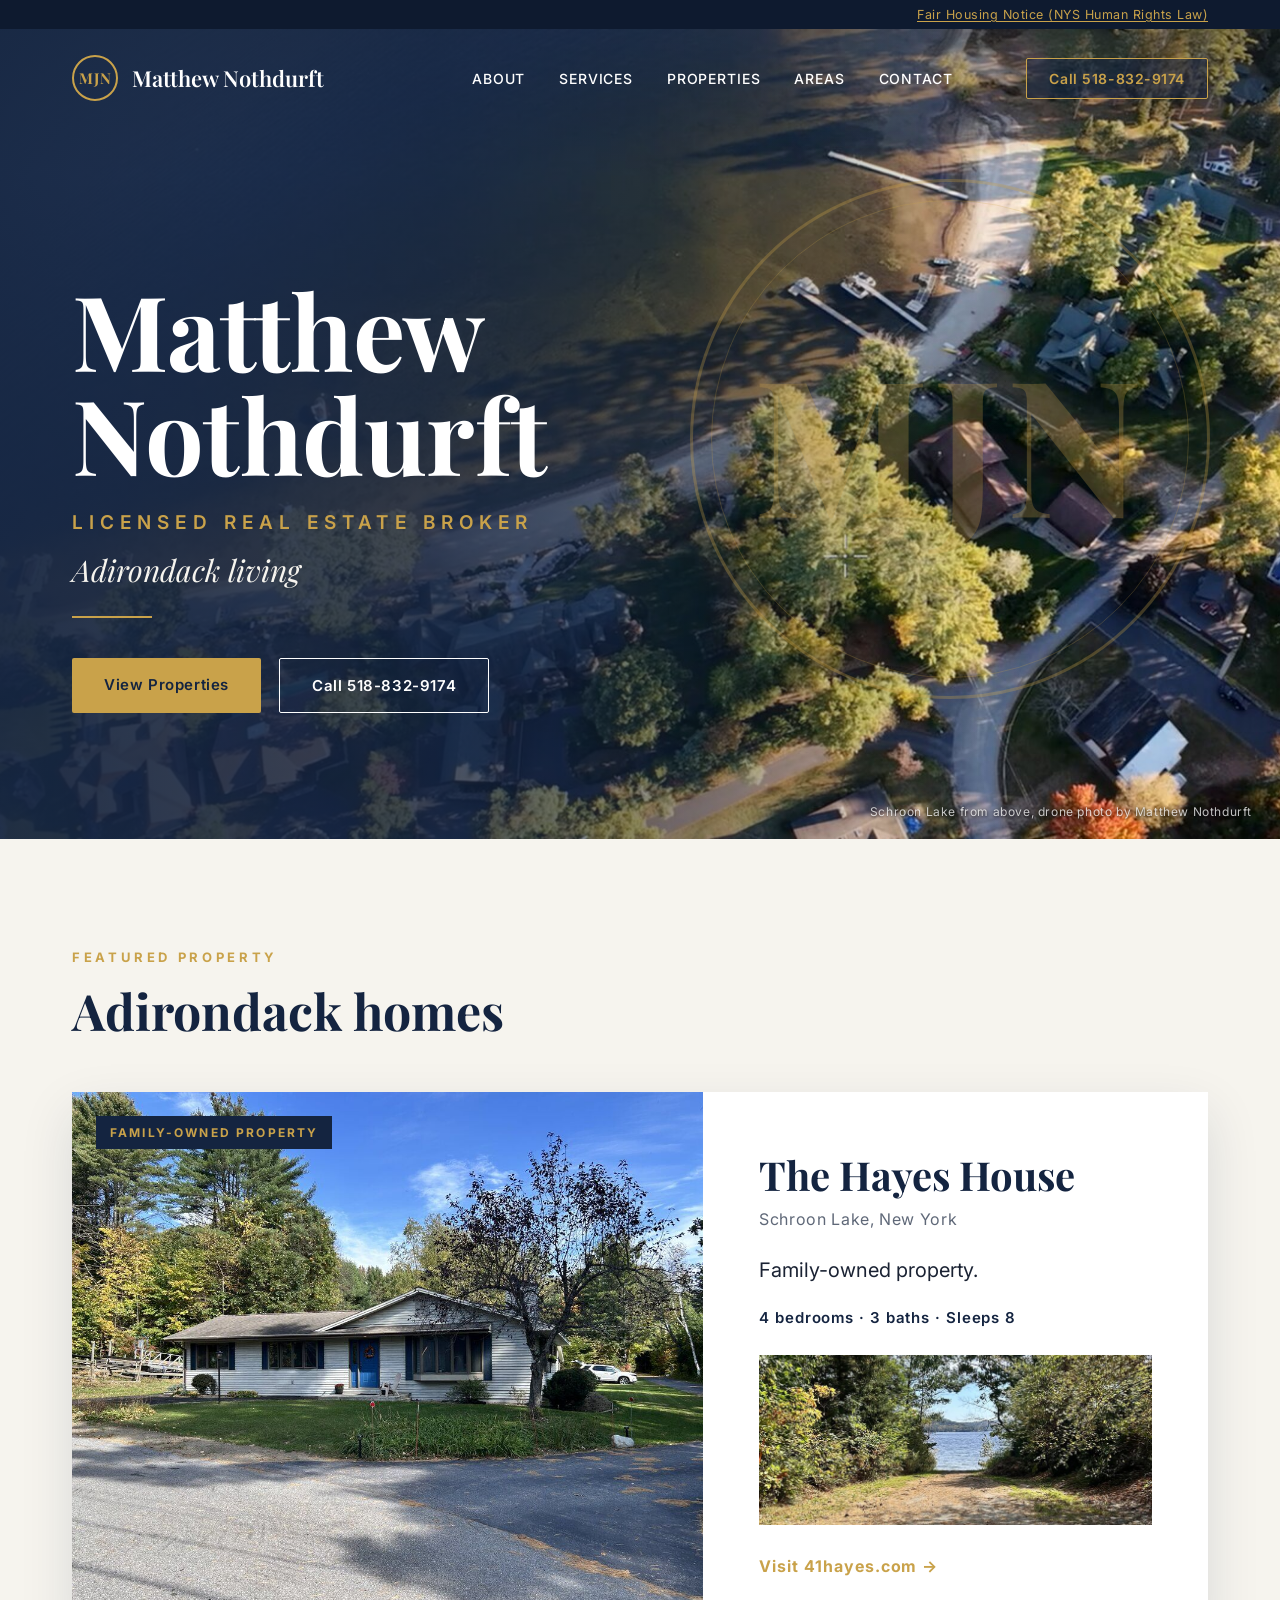
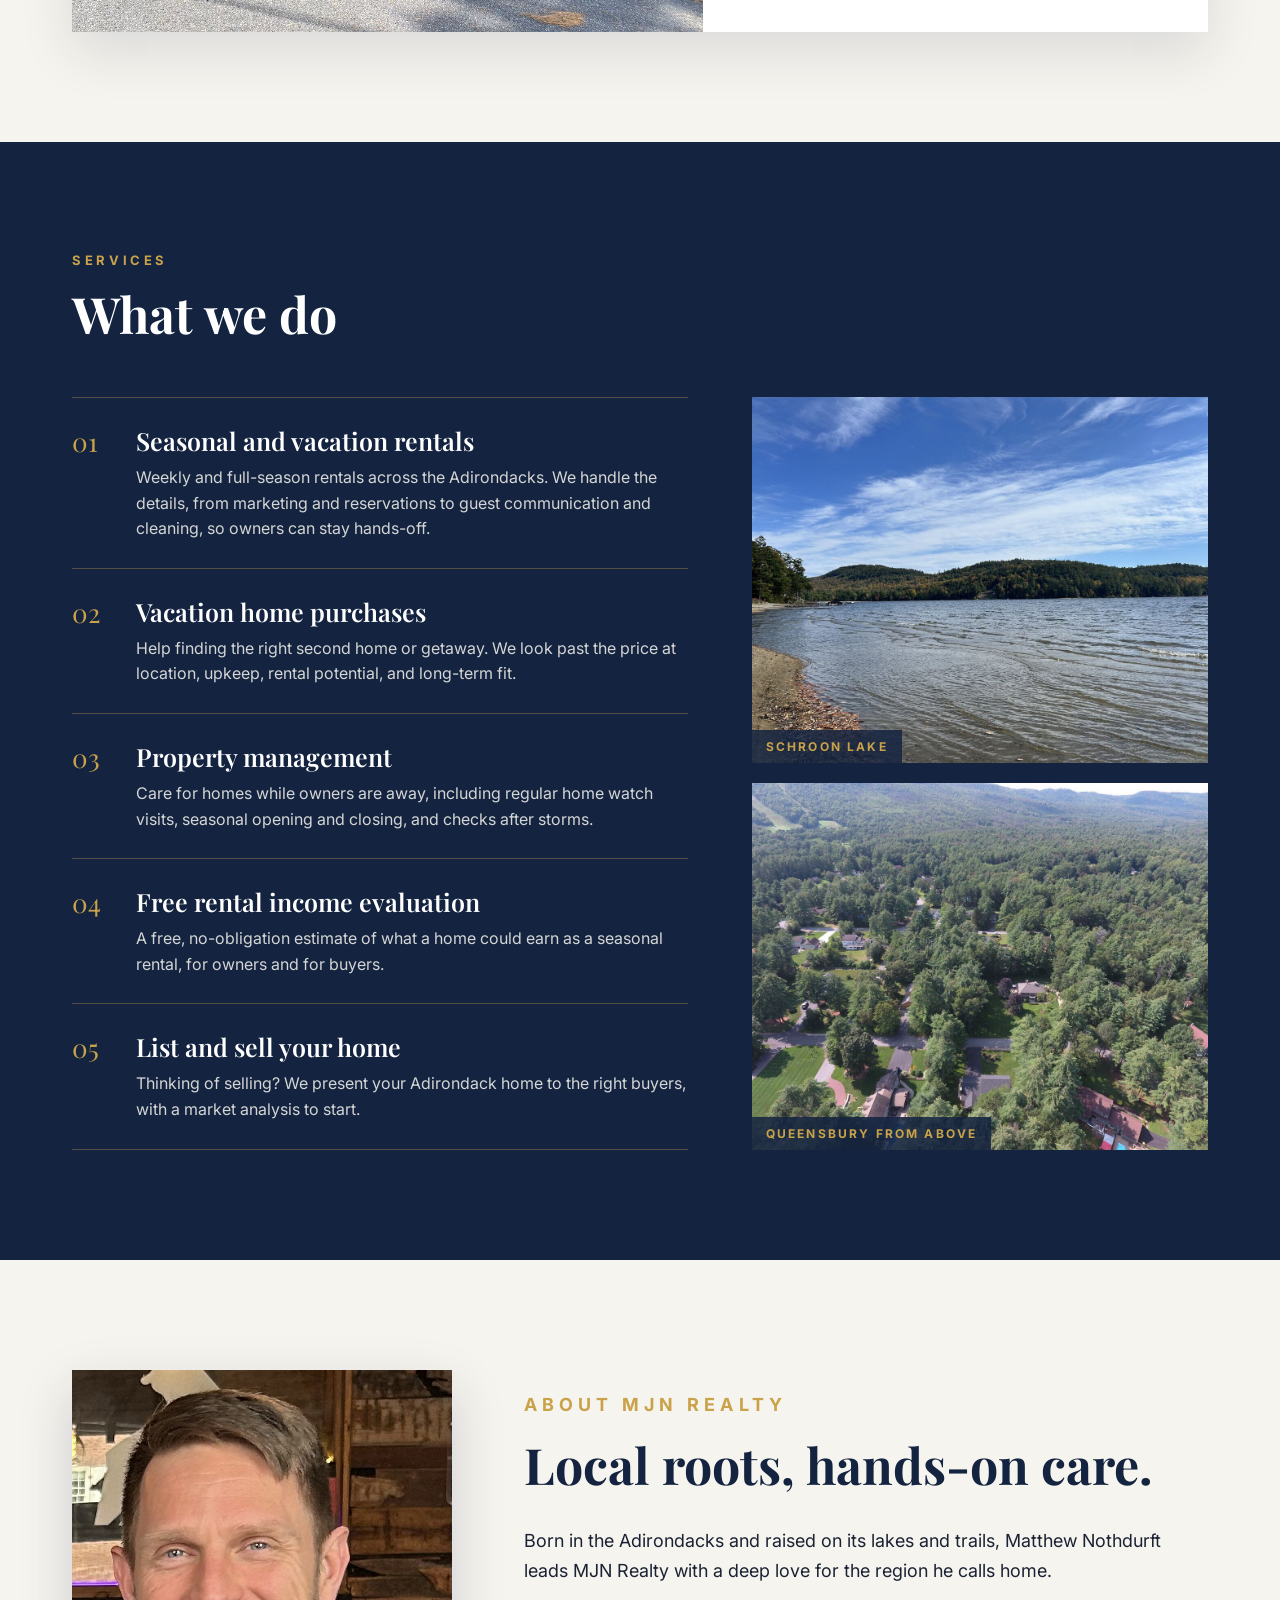
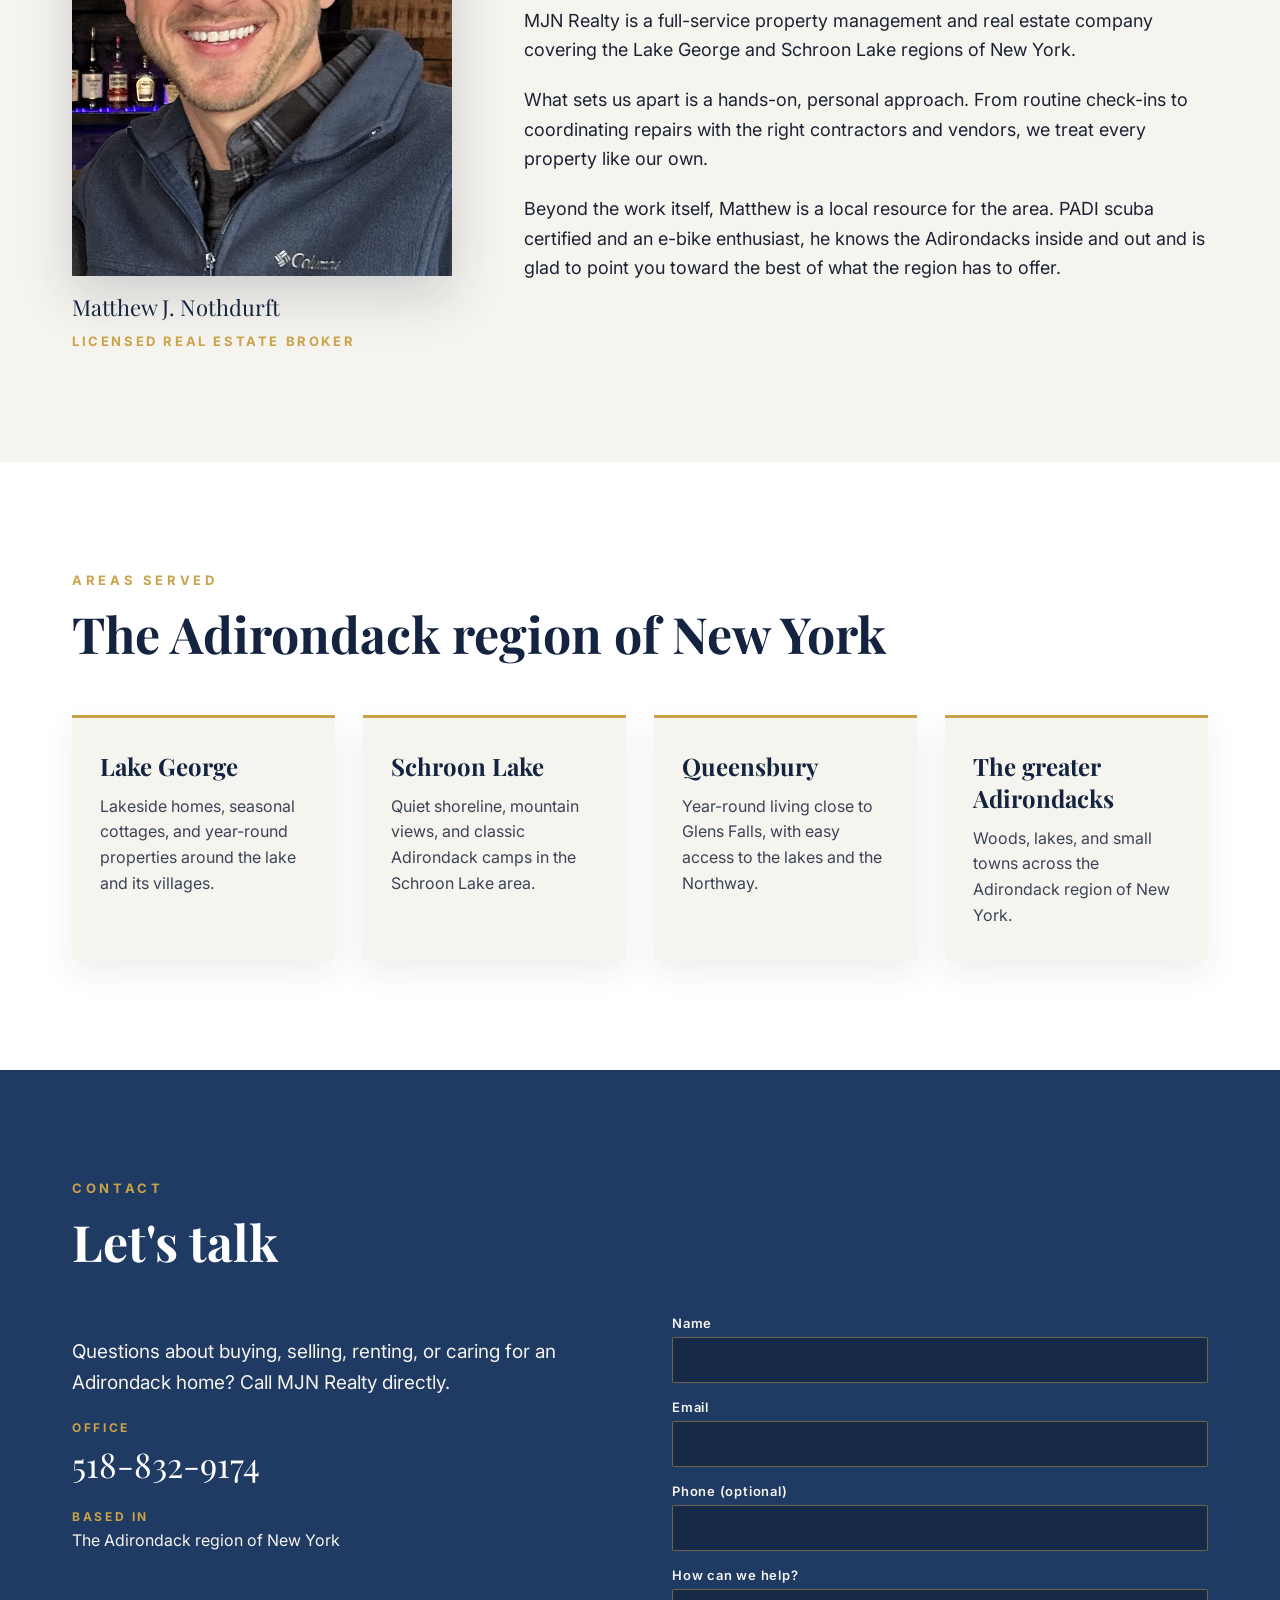
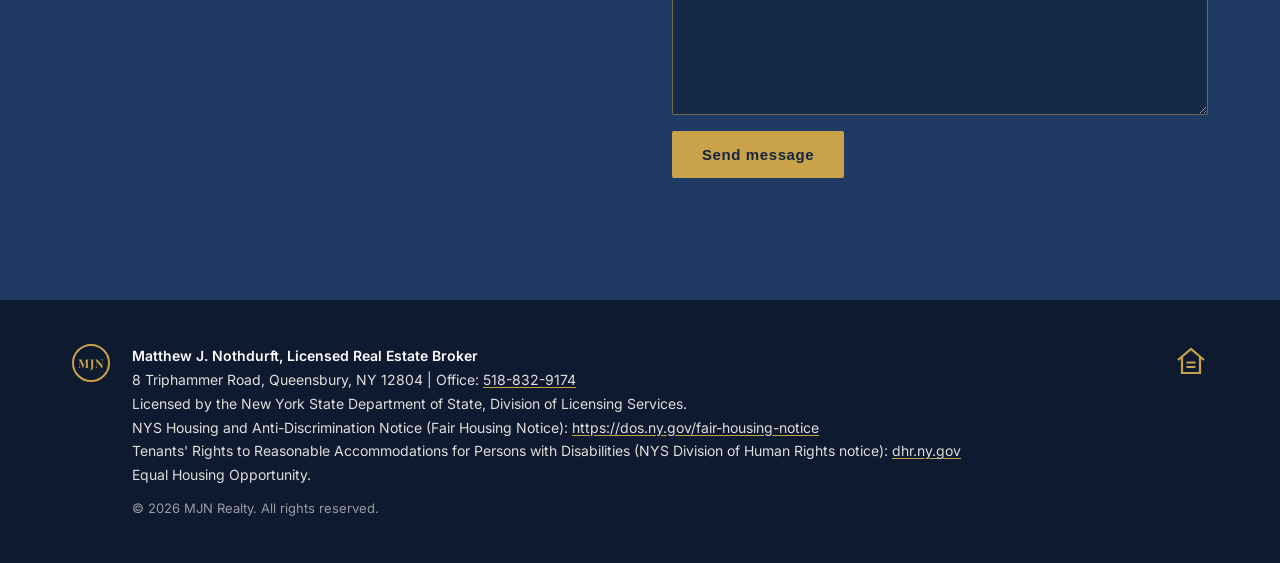
==== commit 82425e0e: "Remove license page and its links; live is the navy homepage only" ====
--- a/index.html
+++ b/index.html
@@ -28,7 +28,7 @@
   <div class="site-nav-row">
     <a class="brand" href="#top" aria-label="Matthew Nothdurft, home"><span class="mono" aria-hidden="true">MJN</span><span class="brand-name">Matthew Nothdurft</span></a>
     <button class="nav-toggle" aria-controls="site-nav" aria-expanded="false"><span class="sr">Menu</span><span class="bars"></span></button>
-    <nav class="site-nav" id="site-nav" aria-label="Main"><a href="#about">About</a><a href="#services">Services</a><a href="#properties">Properties</a><a href="#areas">Areas</a><a href="#contact">Contact</a><a href="license.html">License</a><a class="callbtn" href="tel:+15188329174">Call 518-832-9174</a></nav>
+    <nav class="site-nav" id="site-nav" aria-label="Main"><a href="#about">About</a><a href="#services">Services</a><a href="#properties">Properties</a><a href="#areas">Areas</a><a href="#contact">Contact</a><a class="callbtn" href="tel:+15188329174">Call 518-832-9174</a></nav>
   </div>
   <div class="wm" aria-hidden="true">MJN</div>
   <div class="hero-copy">
@@ -135,7 +135,6 @@
       <p>NYS Housing and Anti-Discrimination Notice (Fair Housing Notice): <a href="https://dos.ny.gov/fair-housing-notice" target="_blank" rel="noopener">https://dos.ny.gov/fair-housing-notice</a></p>
       <p>Tenants' Rights to Reasonable Accommodations for Persons with Disabilities (NYS Division of Human Rights notice): <a href="https://dhr.ny.gov/final-regulations-regarding-notice-tenants-rights-reasonable-accommodation" target="_blank" rel="noopener">dhr.ny.gov</a></p>
       <p>Equal Housing Opportunity.</p>
-      <p><a href="license.html">License record (NYS Department of State)</a></p>
       <p class="copy">&copy; <span data-year>2026</span> MJN Realty. All rights reserved.</p>
     </div>
     <div class="eho" aria-label="Equal Housing Opportunity"><svg width="34" height="34" viewBox="0 0 34 34" fill="none" stroke="#c9a24a" stroke-width="2.2" aria-hidden="true"><path d="M4 16 17 5l13 11"/><path d="M8 13v16h18V13"/><path d="M12.5 18.5h9M12.5 23h9"/></svg></div>
--- a/css/navy.css
+++ b/css/navy.css
@@ -130,15 +130,3 @@
 .areas{background:#fff}
 .areas .area{background:var(--cream)}
 @media (max-width:860px){.properties{padding-top:72px}.photo-credit{left:20px;right:20px}}
-.subhead{background:var(--navy);color:#fff;position:relative}
-.license{padding-top:80px}
-.lic-wrap{max-width:960px}
-.lic-intro{margin-top:16px;font-size:18px;color:var(--muted)}
-.lic-table{width:100%;margin-top:36px;border-collapse:collapse;background:#fff;box-shadow:0 20px 50px rgba(20,36,64,.10)}
-.lic-table th,.lic-table td{text-align:left;padding:18px 24px;border-bottom:1px solid rgba(20,36,64,.10);font-size:17px;line-height:1.5;vertical-align:top}
-.lic-table th{width:240px;color:var(--navy);font-weight:600;background:rgba(201,162,74,.08)}
-.lic-table em{color:var(--muted)}
-.lic-src{margin-top:28px;font-size:15px;line-height:1.65}
-.lic-src a{color:var(--navy2);text-decoration:underline;text-decoration-color:var(--gold)}
-.lic-ver{margin-top:18px;display:inline-block;border:1.5px solid var(--gold);color:var(--navy);font-weight:700;letter-spacing:.06em;padding:10px 18px}
-@media (max-width:860px){.lic-table th{width:auto}.lic-table th,.lic-table td{display:block;padding:12px 18px}.lic-table td{padding-top:0}}
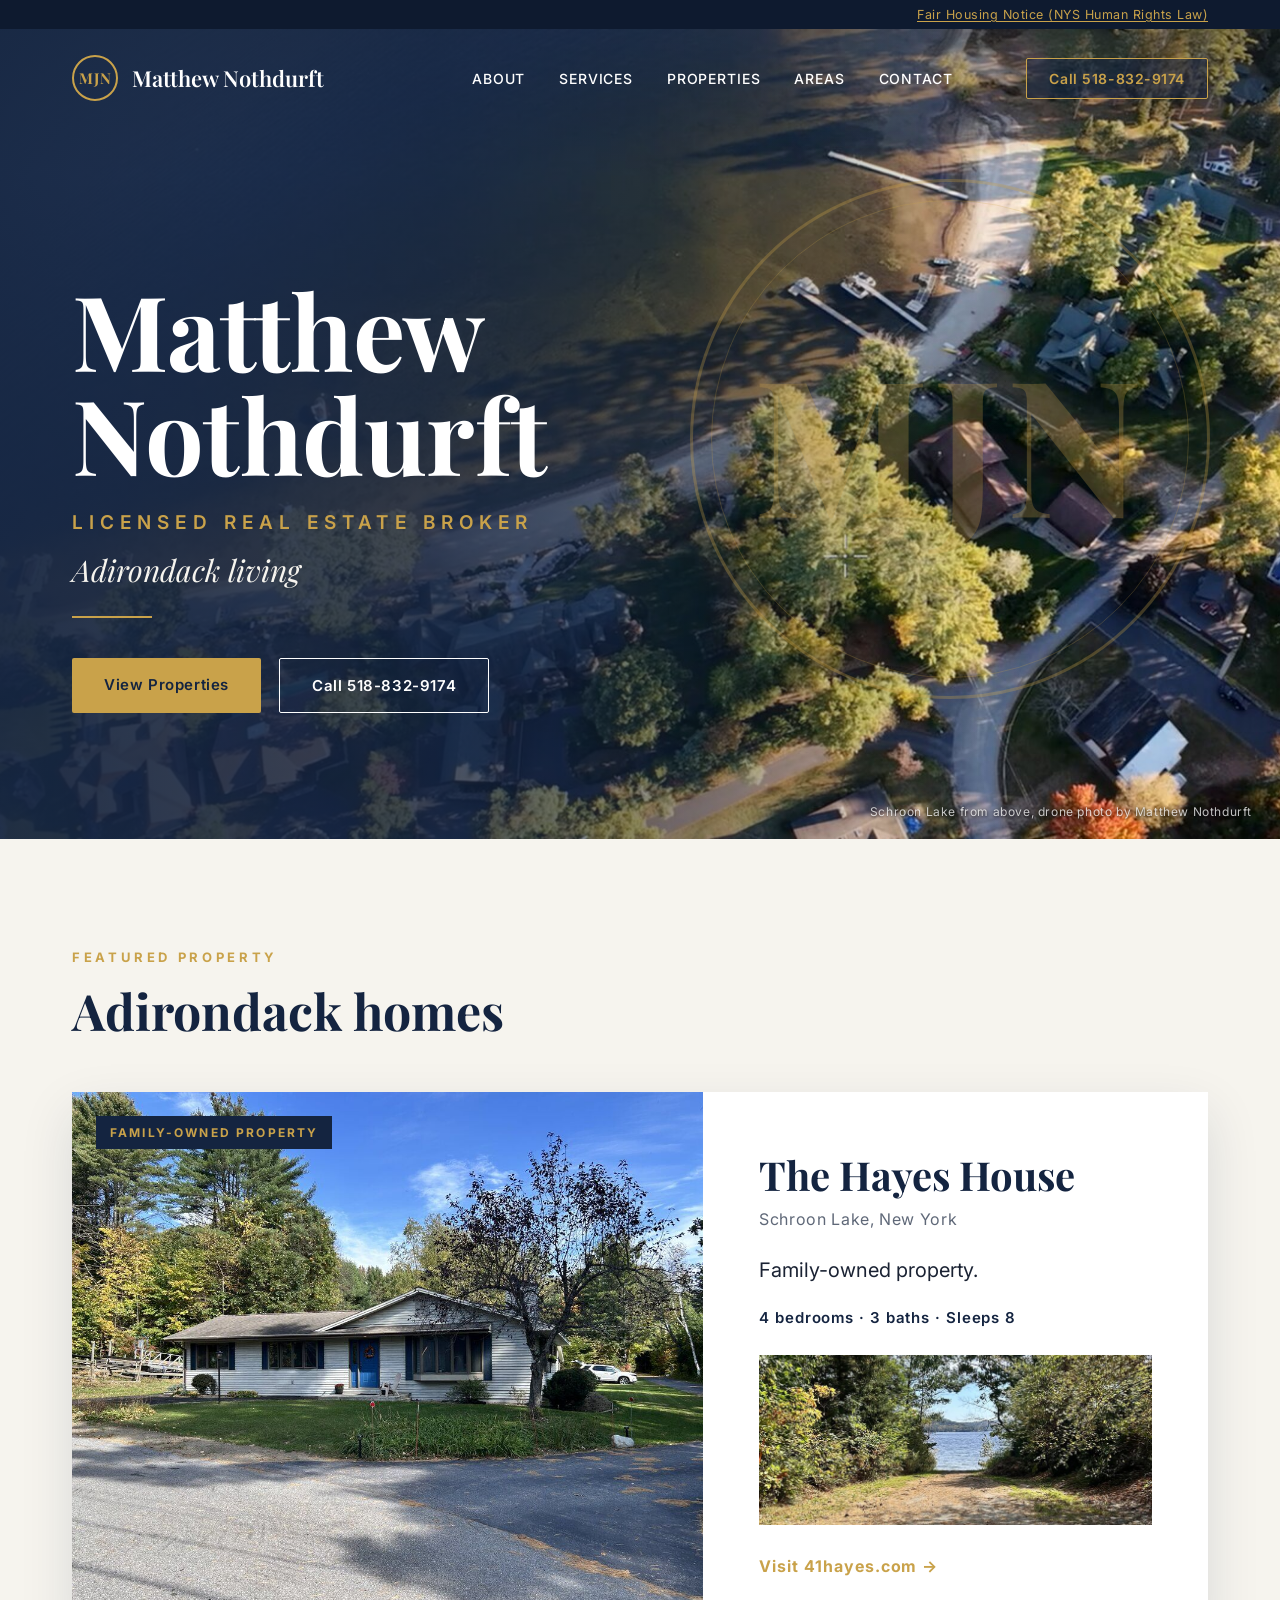
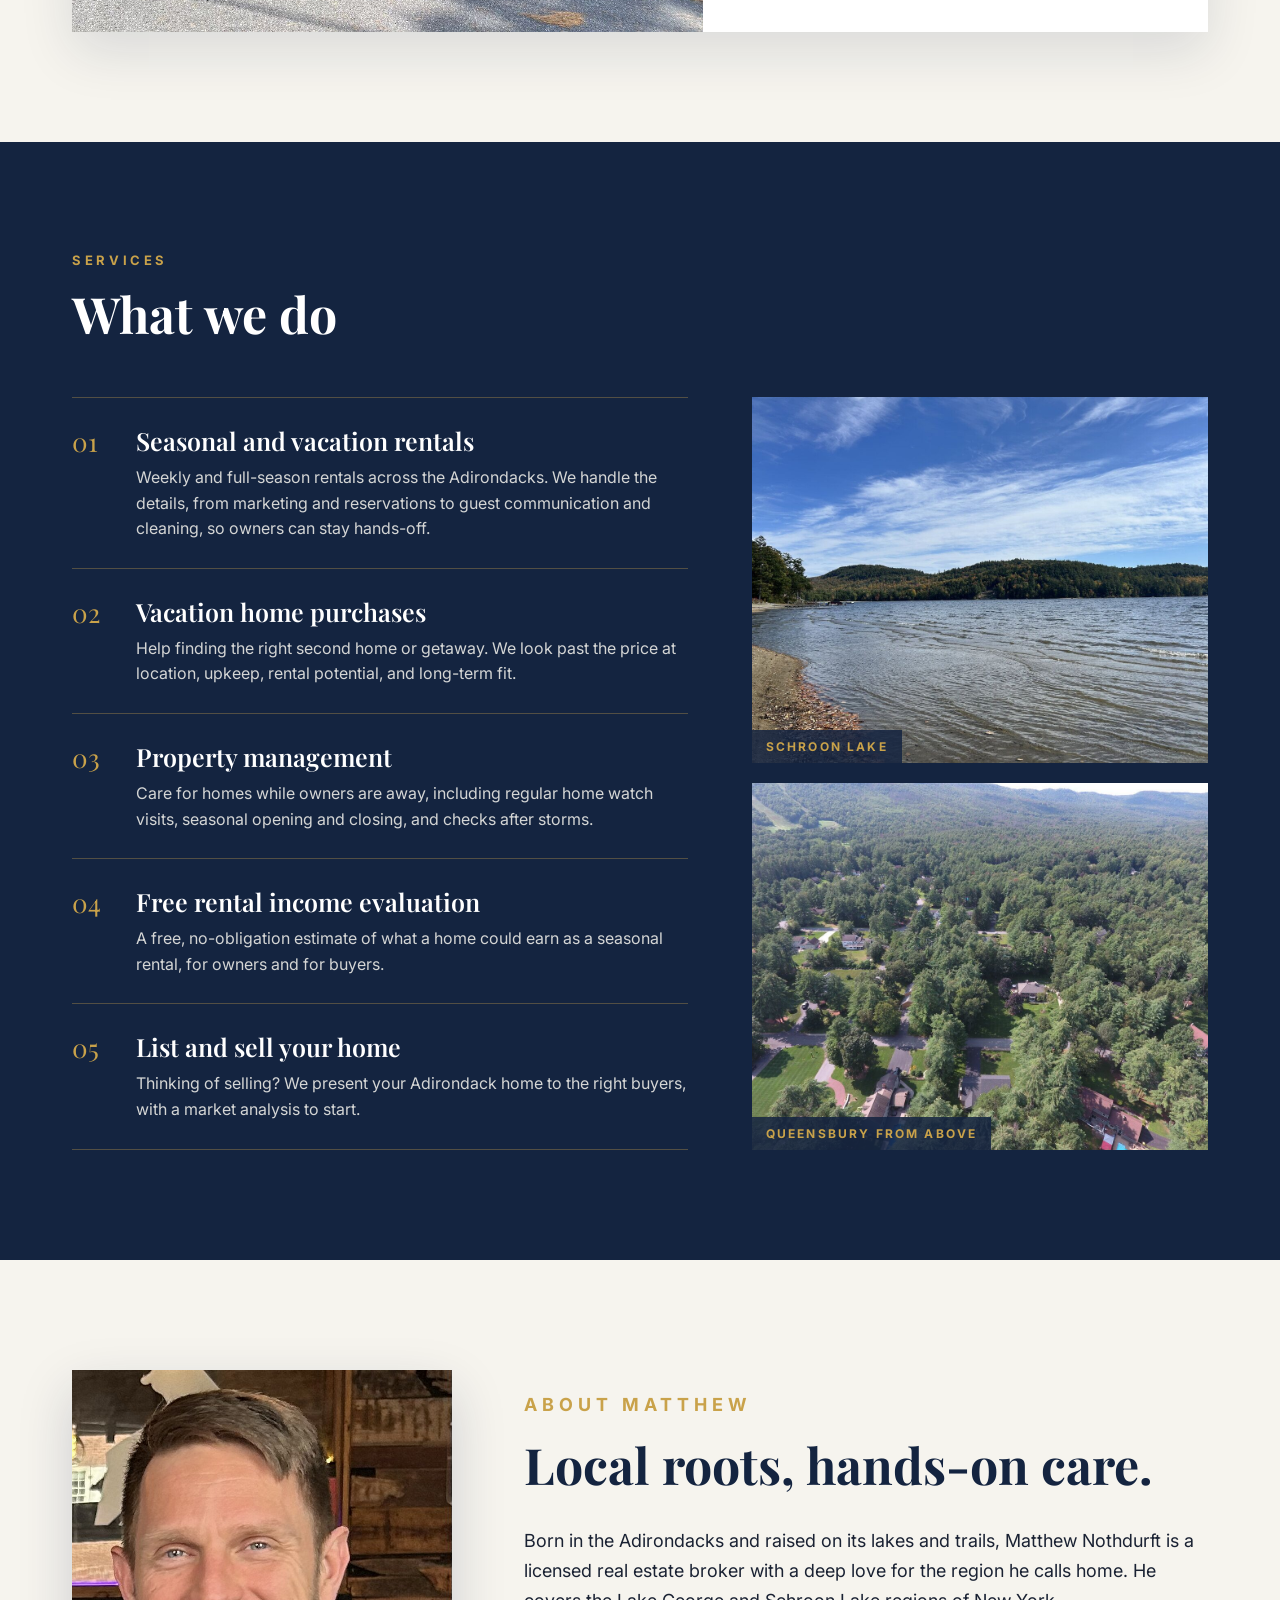
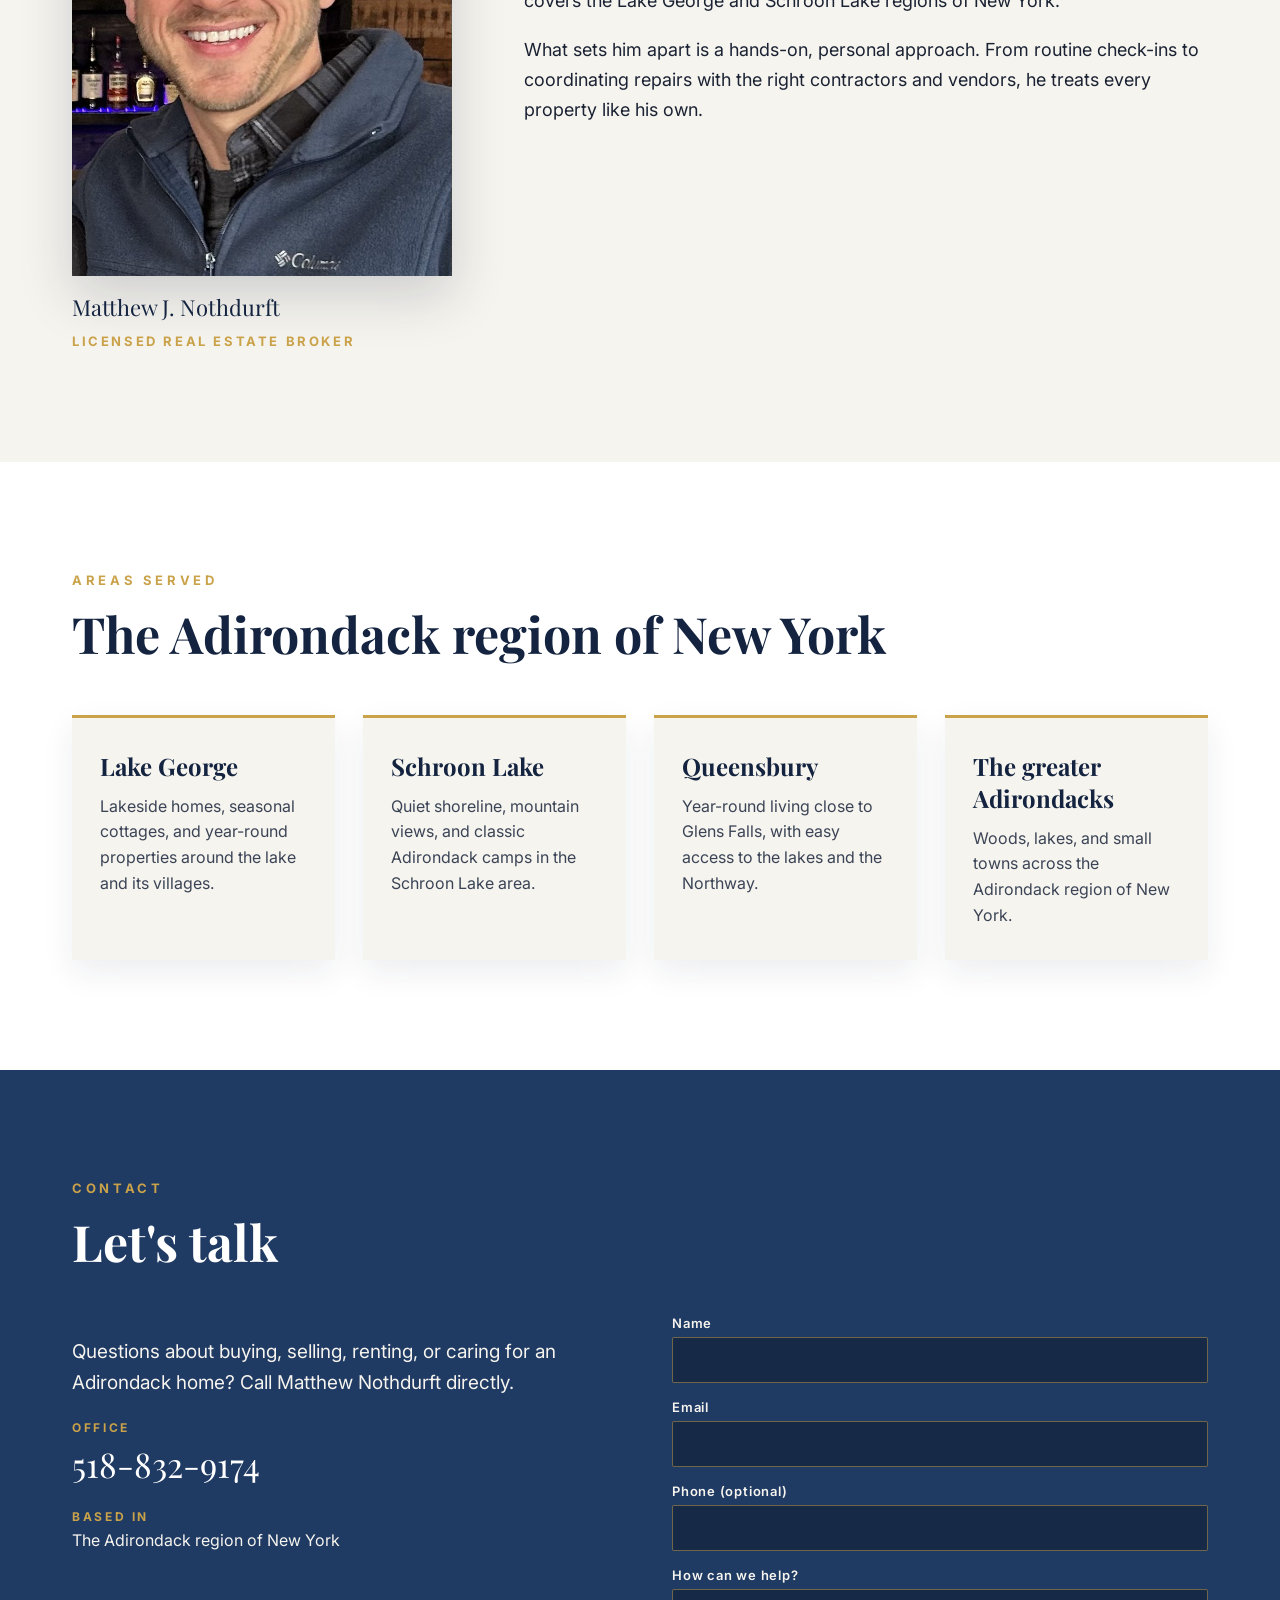
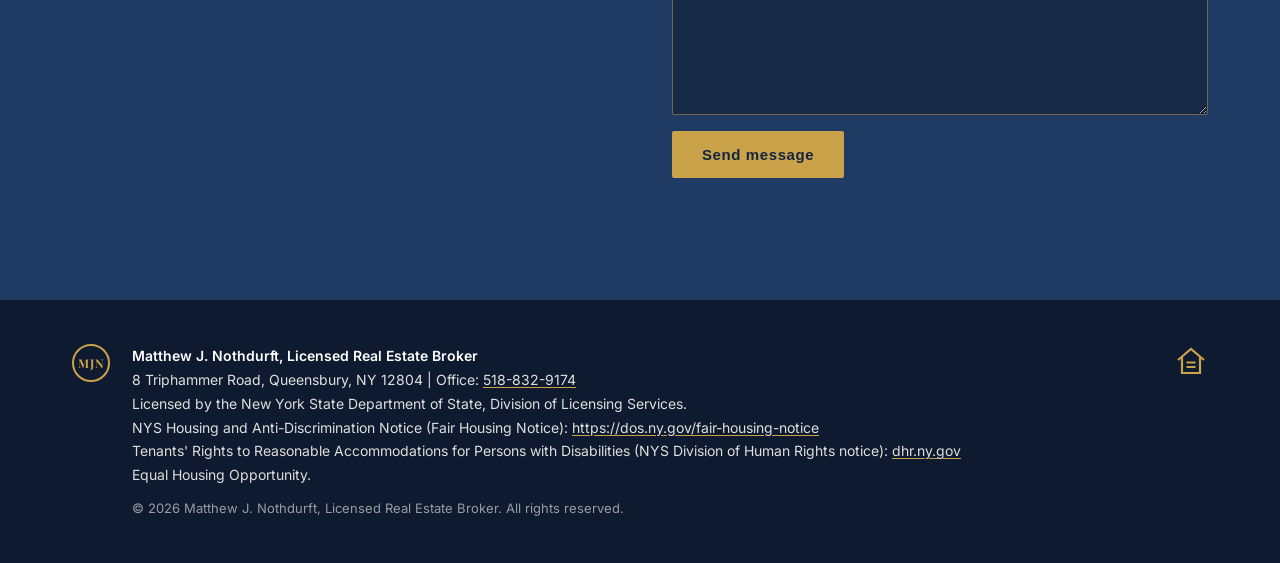
==== commit fbf35af0: "Remove MJN Realty name site-wide; broker name only (Matthew J. Nothdurft, Licensed Real Estate Broke" ====
--- a/index.html
+++ b/index.html
@@ -3,18 +3,18 @@
 <head>
 <meta charset="utf-8">
 <meta name="viewport" content="width=device-width, initial-scale=1">
-<title>MJN Realty | Adirondack Real Estate and Property Management</title>
-<meta name="description" content="MJN Realty. Real estate, seasonal rentals, and property management in the Adirondack region of New York.">
+<title>Matthew J. Nothdurft, Licensed Real Estate Broker | Adirondack Real Estate and Property Management</title>
+<meta name="description" content="Matthew J. Nothdurft, Licensed Real Estate Broker. Real estate, seasonal rentals, and property management in the Adirondack region of New York.">
 <link rel="canonical" href="https://mjnrealty.com/">
 <meta property="og:type" content="website">
-<meta property="og:site_name" content="MJN Realty">
-<meta property="og:title" content="MJN Realty | Adirondack Real Estate and Property Management">
-<meta property="og:description" content="MJN Realty. Real estate, seasonal rentals, and property management in the Adirondack region of New York.">
+<meta property="og:site_name" content="Matthew J. Nothdurft, Licensed Real Estate Broker">
+<meta property="og:title" content="Matthew J. Nothdurft, Licensed Real Estate Broker | Adirondack Real Estate and Property Management">
+<meta property="og:description" content="Matthew J. Nothdurft, Licensed Real Estate Broker. Real estate, seasonal rentals, and property management in the Adirondack region of New York.">
 <meta property="og:url" content="https://mjnrealty.com/">
 <meta property="og:image" content="https://mjnrealty.com/images/hero-schroon-lake-drone-DJI_0012.jpg">
 <meta name="twitter:card" content="summary_large_image">
 <script type="application/ld+json">
-{"@context":"https://schema.org","@type":"RealEstateAgent","name":"MJN Realty","url":"https://mjnrealty.com/","description":"MJN Realty. Real estate, seasonal rentals, and property management in the Adirondack region of New York.","telephone":"+1-518-832-9174","image":"https://mjnrealty.com/images/hero-schroon-lake-drone-DJI_0012.jpg","address":{"@type":"PostalAddress","streetAddress":"8 Triphammer Road","addressLocality":"Queensbury","addressRegion":"NY","postalCode":"12804","addressCountry":"US"},"founder":{"@type":"Person","name":"Matthew J. Nothdurft","jobTitle":"Licensed Real Estate Broker"},"areaServed":[{"@type":"Place","name":"Lake George, NY"},{"@type":"Place","name":"Schroon Lake, NY"},{"@type":"Place","name":"Queensbury, NY"},{"@type":"Place","name":"Glens Falls, NY"},{"@type":"Place","name":"Adirondacks, NY"}]}
+{"@context":"https://schema.org","@type":"RealEstateAgent","name":"Matthew J. Nothdurft, Licensed Real Estate Broker","url":"https://mjnrealty.com/","description":"Matthew J. Nothdurft, Licensed Real Estate Broker. Real estate, seasonal rentals, and property management in the Adirondack region of New York.","telephone":"+1-518-832-9174","image":"https://mjnrealty.com/images/hero-schroon-lake-drone-DJI_0012.jpg","address":{"@type":"PostalAddress","streetAddress":"8 Triphammer Road","addressLocality":"Queensbury","addressRegion":"NY","postalCode":"12804","addressCountry":"US"},"founder":{"@type":"Person","name":"Matthew J. Nothdurft","jobTitle":"Licensed Real Estate Broker"},"areaServed":[{"@type":"Place","name":"Lake George, NY"},{"@type":"Place","name":"Schroon Lake, NY"},{"@type":"Place","name":"Queensbury, NY"},{"@type":"Place","name":"Glens Falls, NY"},{"@type":"Place","name":"Adirondacks, NY"}]}
 </script>
 <link rel="icon" href="images/favicon.svg" type="image/svg+xml">
 <link rel="preconnect" href="https://fonts.googleapis.com"><link rel="preconnect" href="https://fonts.gstatic.com" crossorigin>
@@ -83,11 +83,9 @@
 <section id="about" class="about">
   <div class="wrap about-grid">
     <figure class="about-photo"><img src="images/matthew-nothdurft.jpg" alt="Matthew Nothdurft" width="671" height="894" loading="lazy"><figcaption>Matthew J. Nothdurft<br><span>Licensed Real Estate Broker</span></figcaption></figure>
-    <div class="about-text"><p class="eyebrow">About MJN Realty</p><h2>Local roots, hands-on care.</h2>
-      <p>Born in the Adirondacks and raised on its lakes and trails, Matthew Nothdurft leads MJN Realty with a deep love for the region he calls home.</p>
-      <p>MJN Realty is a full-service property management and real estate company covering the Lake George and Schroon Lake regions of New York.</p>
-      <p>What sets us apart is a hands-on, personal approach. From routine check-ins to coordinating repairs with the right contractors and vendors, we treat every property like our own.</p>
-      <p>Beyond the work itself, Matthew is a local resource for the area. PADI scuba certified and an e-bike enthusiast, he knows the Adirondacks inside and out and is glad to point you toward the best of what the region has to offer.</p>
+    <div class="about-text"><p class="eyebrow">About Matthew</p><h2>Local roots, hands-on care.</h2>
+      <p>Born in the Adirondacks and raised on its lakes and trails, Matthew Nothdurft is a licensed real estate broker with a deep love for the region he calls home. He covers the Lake George and Schroon Lake regions of New York.</p>
+      <p>What sets him apart is a hands-on, personal approach. From routine check-ins to coordinating repairs with the right contractors and vendors, he treats every property like his own.</p>
     </div>
   </div>
 </section>
@@ -105,7 +103,7 @@
 <section id="contact" class="contact">
   <div class="wrap"><p class="eyebrow">Contact</p><h2>Let's talk</h2><div class="contact-grid">
   <div class="contact-info">
-    <p class="contact-lead">Questions about buying, selling, renting, or caring for an Adirondack home? Call MJN Realty directly.</p>
+    <p class="contact-lead">Questions about buying, selling, renting, or caring for an Adirondack home? Call Matthew Nothdurft directly.</p>
     <p class="contact-phone"><span>Office</span><a href="tel:+15188329174">518-832-9174</a></p>
     <p class="contact-region"><span>Based in</span>The Adirondack region of New York</p>
   </div>
@@ -135,7 +133,7 @@
       <p>NYS Housing and Anti-Discrimination Notice (Fair Housing Notice): <a href="https://dos.ny.gov/fair-housing-notice" target="_blank" rel="noopener">https://dos.ny.gov/fair-housing-notice</a></p>
       <p>Tenants' Rights to Reasonable Accommodations for Persons with Disabilities (NYS Division of Human Rights notice): <a href="https://dhr.ny.gov/final-regulations-regarding-notice-tenants-rights-reasonable-accommodation" target="_blank" rel="noopener">dhr.ny.gov</a></p>
       <p>Equal Housing Opportunity.</p>
-      <p class="copy">&copy; <span data-year>2026</span> MJN Realty. All rights reserved.</p>
+      <p class="copy">&copy; <span data-year>2026</span> Matthew J. Nothdurft, Licensed Real Estate Broker. All rights reserved.</p>
     </div>
     <div class="eho" aria-label="Equal Housing Opportunity"><svg width="34" height="34" viewBox="0 0 34 34" fill="none" stroke="#c9a24a" stroke-width="2.2" aria-hidden="true"><path d="M4 16 17 5l13 11"/><path d="M8 13v16h18V13"/><path d="M12.5 18.5h9M12.5 23h9"/></svg></div>
   </div>
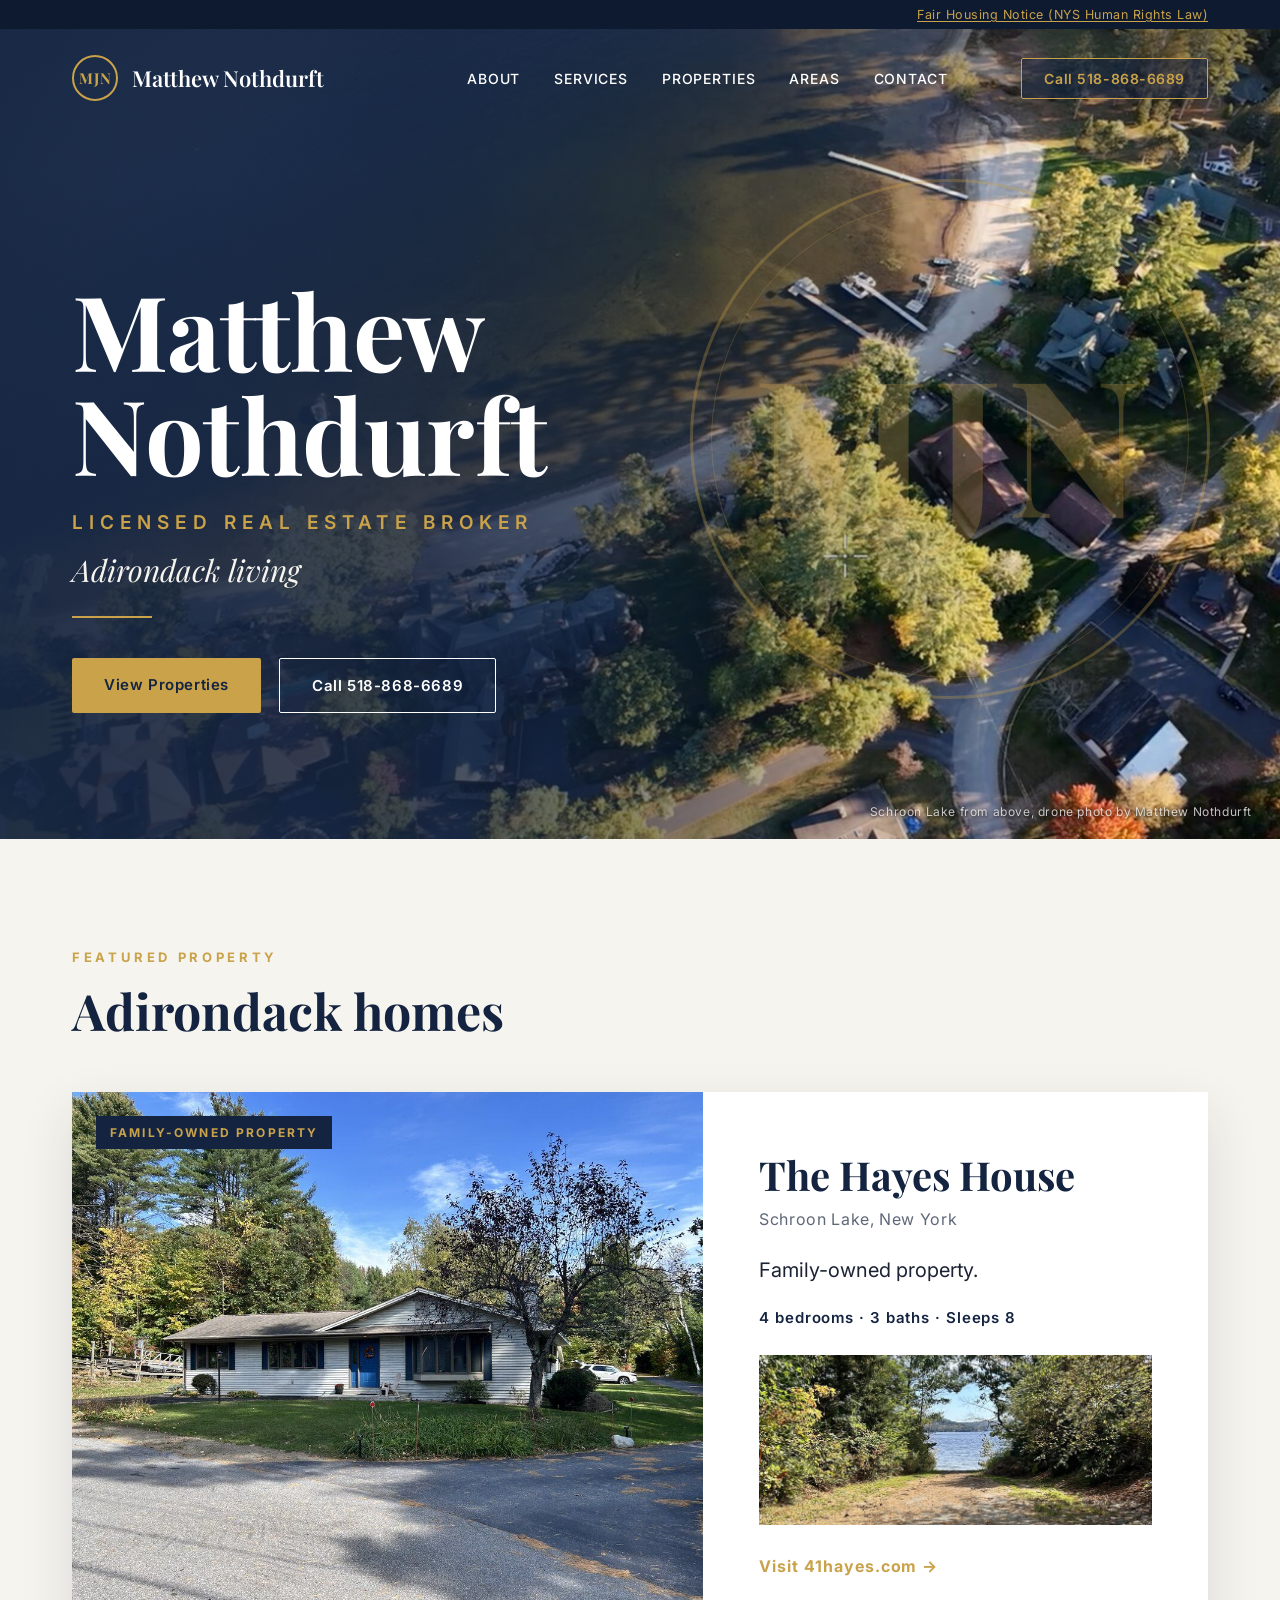
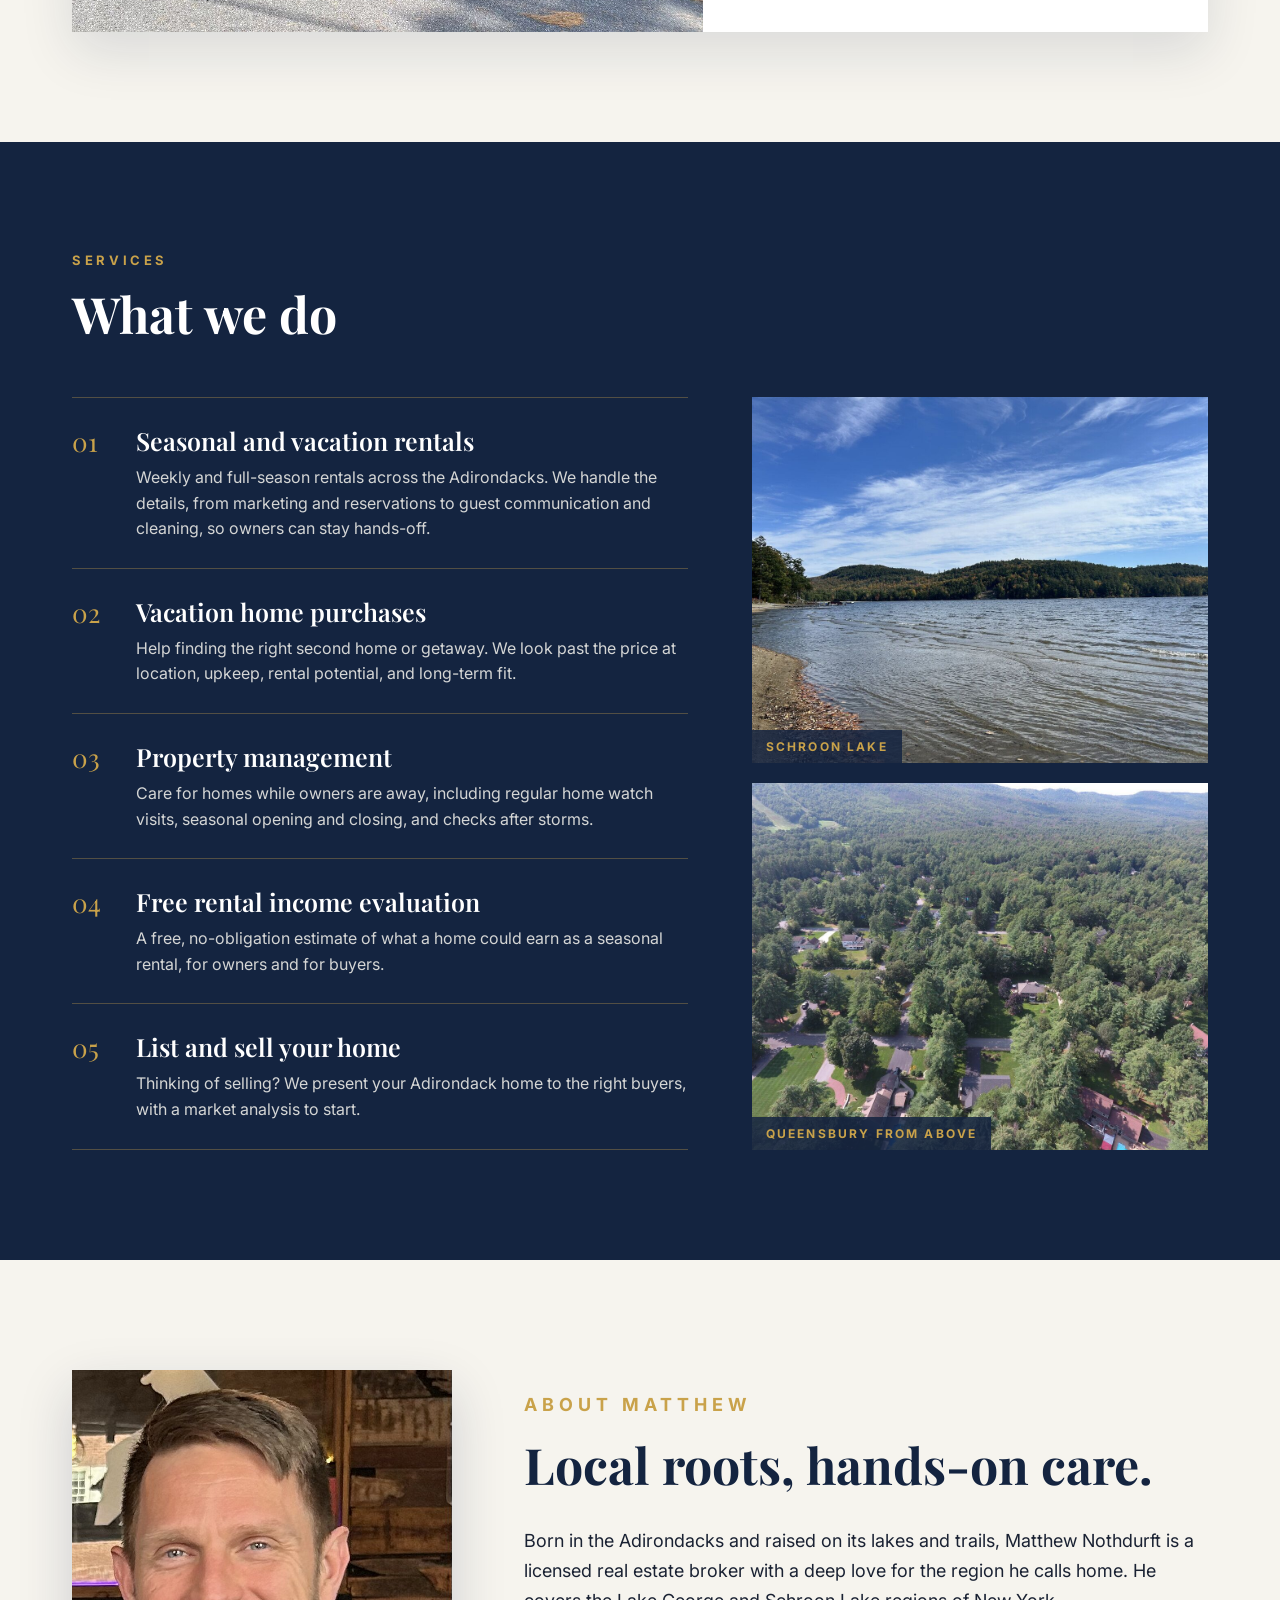
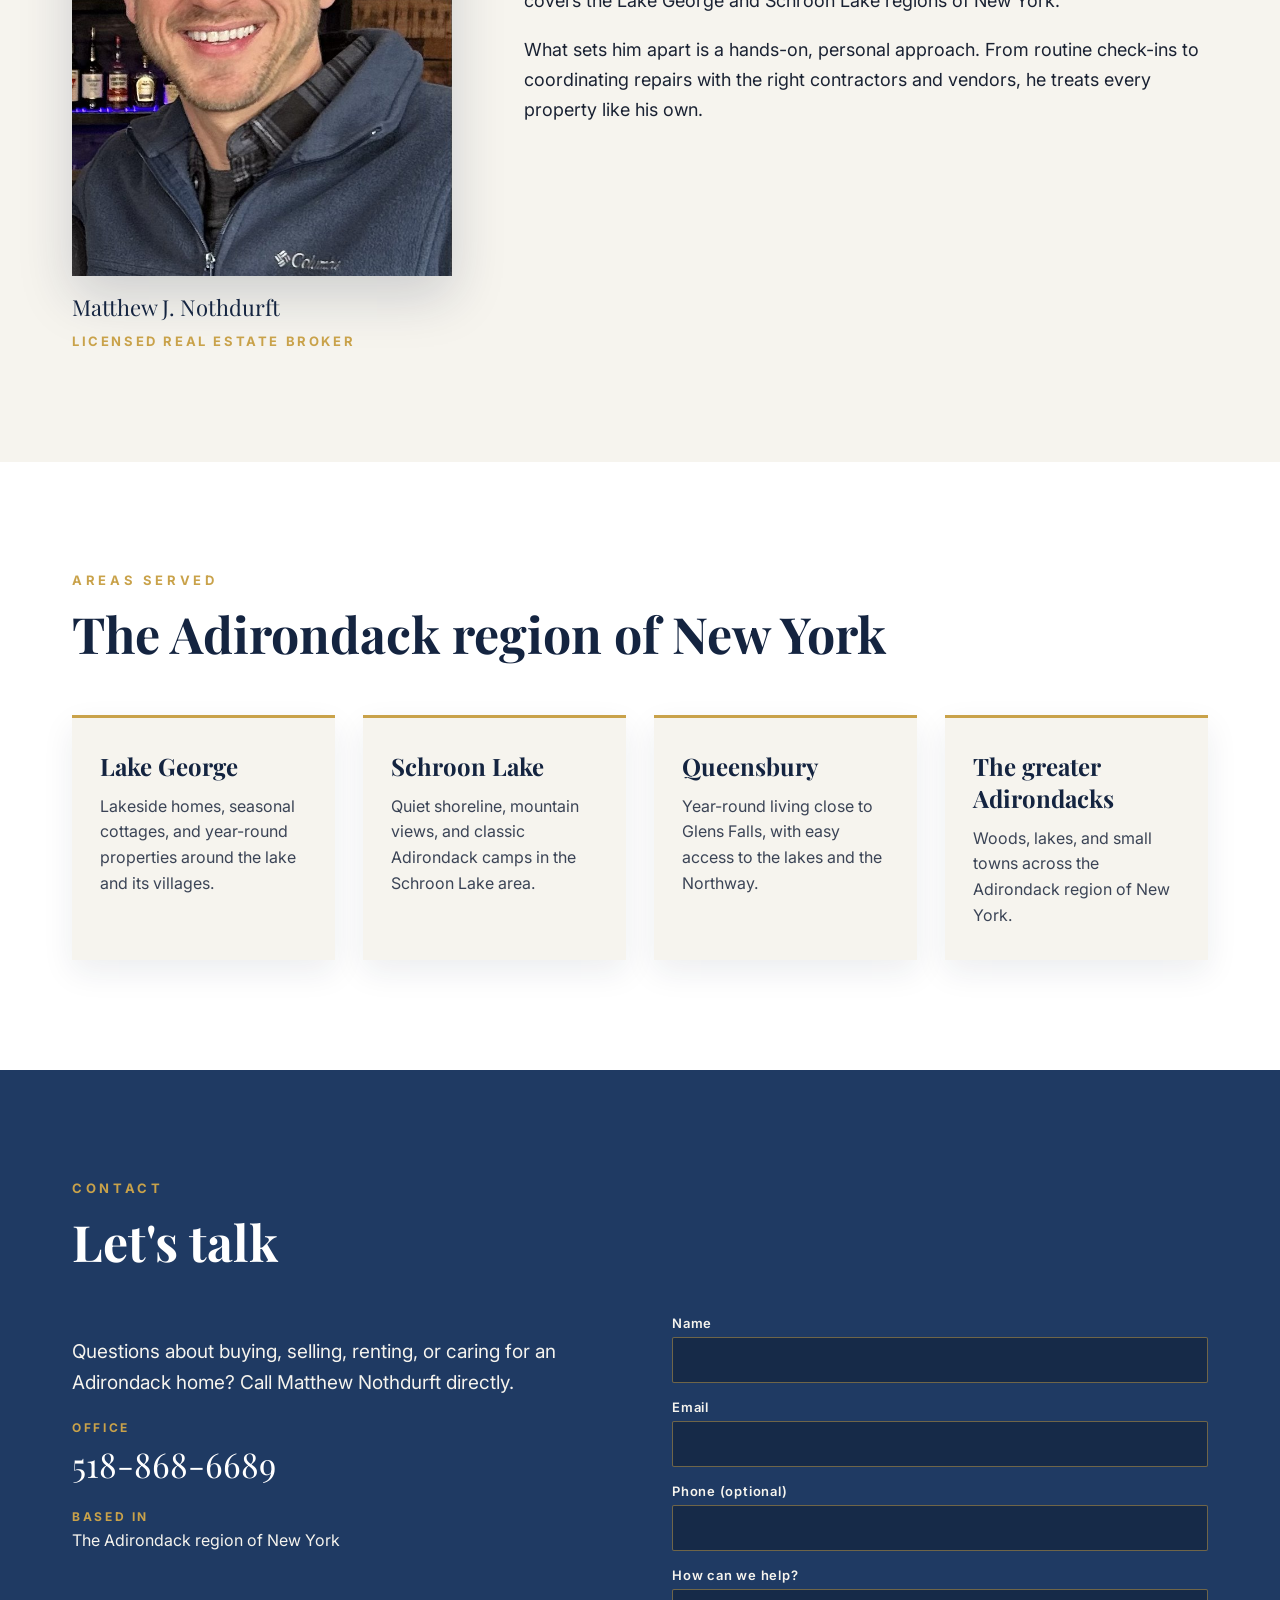
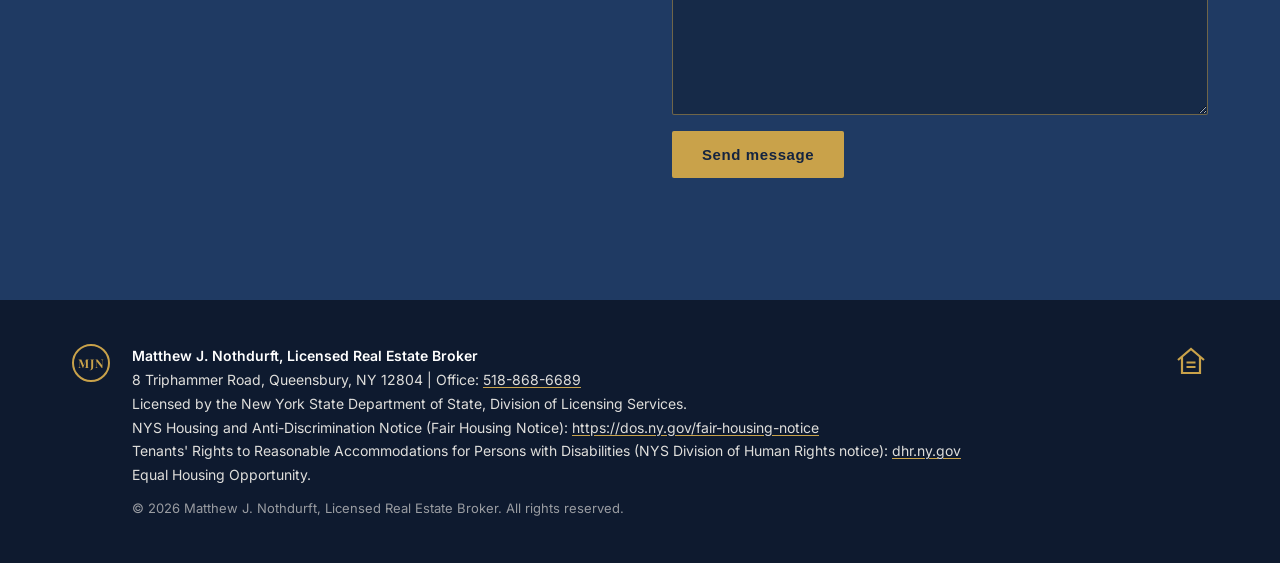
==== commit a7fc0917: "Replace public office number with the assistant line. Swap 518-832-9174 for 518-868-6689 in JSON-LD," ====
--- a/index.html
+++ b/index.html
@@ -14,7 +14,7 @@
 <meta property="og:image" content="https://mjnrealty.com/images/hero-schroon-lake-drone-DJI_0012.jpg">
 <meta name="twitter:card" content="summary_large_image">
 <script type="application/ld+json">
-{"@context":"https://schema.org","@type":"RealEstateAgent","name":"Matthew J. Nothdurft, Licensed Real Estate Broker","url":"https://mjnrealty.com/","description":"Matthew J. Nothdurft, Licensed Real Estate Broker. Real estate, seasonal rentals, and property management in the Adirondack region of New York.","telephone":"+1-518-832-9174","image":"https://mjnrealty.com/images/hero-schroon-lake-drone-DJI_0012.jpg","address":{"@type":"PostalAddress","streetAddress":"8 Triphammer Road","addressLocality":"Queensbury","addressRegion":"NY","postalCode":"12804","addressCountry":"US"},"founder":{"@type":"Person","name":"Matthew J. Nothdurft","jobTitle":"Licensed Real Estate Broker"},"areaServed":[{"@type":"Place","name":"Lake George, NY"},{"@type":"Place","name":"Schroon Lake, NY"},{"@type":"Place","name":"Queensbury, NY"},{"@type":"Place","name":"Glens Falls, NY"},{"@type":"Place","name":"Adirondacks, NY"}]}
+{"@context":"https://schema.org","@type":"RealEstateAgent","name":"Matthew J. Nothdurft, Licensed Real Estate Broker","url":"https://mjnrealty.com/","description":"Matthew J. Nothdurft, Licensed Real Estate Broker. Real estate, seasonal rentals, and property management in the Adirondack region of New York.","telephone":"+1-518-868-6689","image":"https://mjnrealty.com/images/hero-schroon-lake-drone-DJI_0012.jpg","address":{"@type":"PostalAddress","streetAddress":"8 Triphammer Road","addressLocality":"Queensbury","addressRegion":"NY","postalCode":"12804","addressCountry":"US"},"founder":{"@type":"Person","name":"Matthew J. Nothdurft","jobTitle":"Licensed Real Estate Broker"},"areaServed":[{"@type":"Place","name":"Lake George, NY"},{"@type":"Place","name":"Schroon Lake, NY"},{"@type":"Place","name":"Queensbury, NY"},{"@type":"Place","name":"Glens Falls, NY"},{"@type":"Place","name":"Adirondacks, NY"}]}
 </script>
 <link rel="icon" href="images/favicon.svg" type="image/svg+xml">
 <link rel="preconnect" href="https://fonts.googleapis.com"><link rel="preconnect" href="https://fonts.gstatic.com" crossorigin>
@@ -28,7 +28,7 @@
   <div class="site-nav-row">
     <a class="brand" href="#top" aria-label="Matthew Nothdurft, home"><span class="mono" aria-hidden="true">MJN</span><span class="brand-name">Matthew Nothdurft</span></a>
     <button class="nav-toggle" aria-controls="site-nav" aria-expanded="false"><span class="sr">Menu</span><span class="bars"></span></button>
-    <nav class="site-nav" id="site-nav" aria-label="Main"><a href="#about">About</a><a href="#services">Services</a><a href="#properties">Properties</a><a href="#areas">Areas</a><a href="#contact">Contact</a><a class="callbtn" href="tel:+15188329174">Call 518-832-9174</a></nav>
+    <nav class="site-nav" id="site-nav" aria-label="Main"><a href="#about">About</a><a href="#services">Services</a><a href="#properties">Properties</a><a href="#areas">Areas</a><a href="#contact">Contact</a><a class="callbtn" href="tel:+15188686689">Call 518-868-6689</a></nav>
   </div>
   <div class="wm" aria-hidden="true">MJN</div>
   <div class="hero-copy">
@@ -36,7 +36,7 @@
     <p class="lic">Licensed Real Estate Broker</p>
     <p class="adk">Adirondack living</p>
     <div class="rule"></div>
-    <div class="btns"><a class="btn gold" href="#properties">View Properties</a><a class="btn ghost" href="tel:+15188329174">Call 518-832-9174</a></div>
+    <div class="btns"><a class="btn gold" href="#properties">View Properties</a><a class="btn ghost" href="tel:+15188686689">Call 518-868-6689</a></div>
   </div>
   <div class="photo-credit">Schroon Lake from above, drone photo by Matthew Nothdurft</div>
 </header>
@@ -104,7 +104,7 @@
   <div class="wrap"><p class="eyebrow">Contact</p><h2>Let's talk</h2><div class="contact-grid">
   <div class="contact-info">
     <p class="contact-lead">Questions about buying, selling, renting, or caring for an Adirondack home? Call Matthew Nothdurft directly.</p>
-    <p class="contact-phone"><span>Office</span><a href="tel:+15188329174">518-832-9174</a></p>
+    <p class="contact-phone"><span>Office</span><a href="tel:+15188686689">518-868-6689</a></p>
     <p class="contact-region"><span>Based in</span>The Adirondack region of New York</p>
   </div>
   <!-- Contact form: Formspree free plan. Set FORMSPREE_ID in js/main.js to turn it on. While it is empty the form stays hidden and disabled. -->
@@ -128,7 +128,7 @@
     <span class="mono" aria-hidden="true">MJN</span>
     <div>
       <p class="lic-name">Matthew J. Nothdurft, Licensed Real Estate Broker</p>
-      <p>8 Triphammer Road, Queensbury, NY 12804 | Office: <a href="tel:+15188329174">518-832-9174</a></p>
+      <p>8 Triphammer Road, Queensbury, NY 12804 | Office: <a href="tel:+15188686689">518-868-6689</a></p>
       <p>Licensed by the New York State Department of State, Division of Licensing Services.</p>
       <p>NYS Housing and Anti-Discrimination Notice (Fair Housing Notice): <a href="https://dos.ny.gov/fair-housing-notice" target="_blank" rel="noopener">https://dos.ny.gov/fair-housing-notice</a></p>
       <p>Tenants' Rights to Reasonable Accommodations for Persons with Disabilities (NYS Division of Human Rights notice): <a href="https://dhr.ny.gov/final-regulations-regarding-notice-tenants-rights-reasonable-accommodation" target="_blank" rel="noopener">dhr.ny.gov</a></p>
